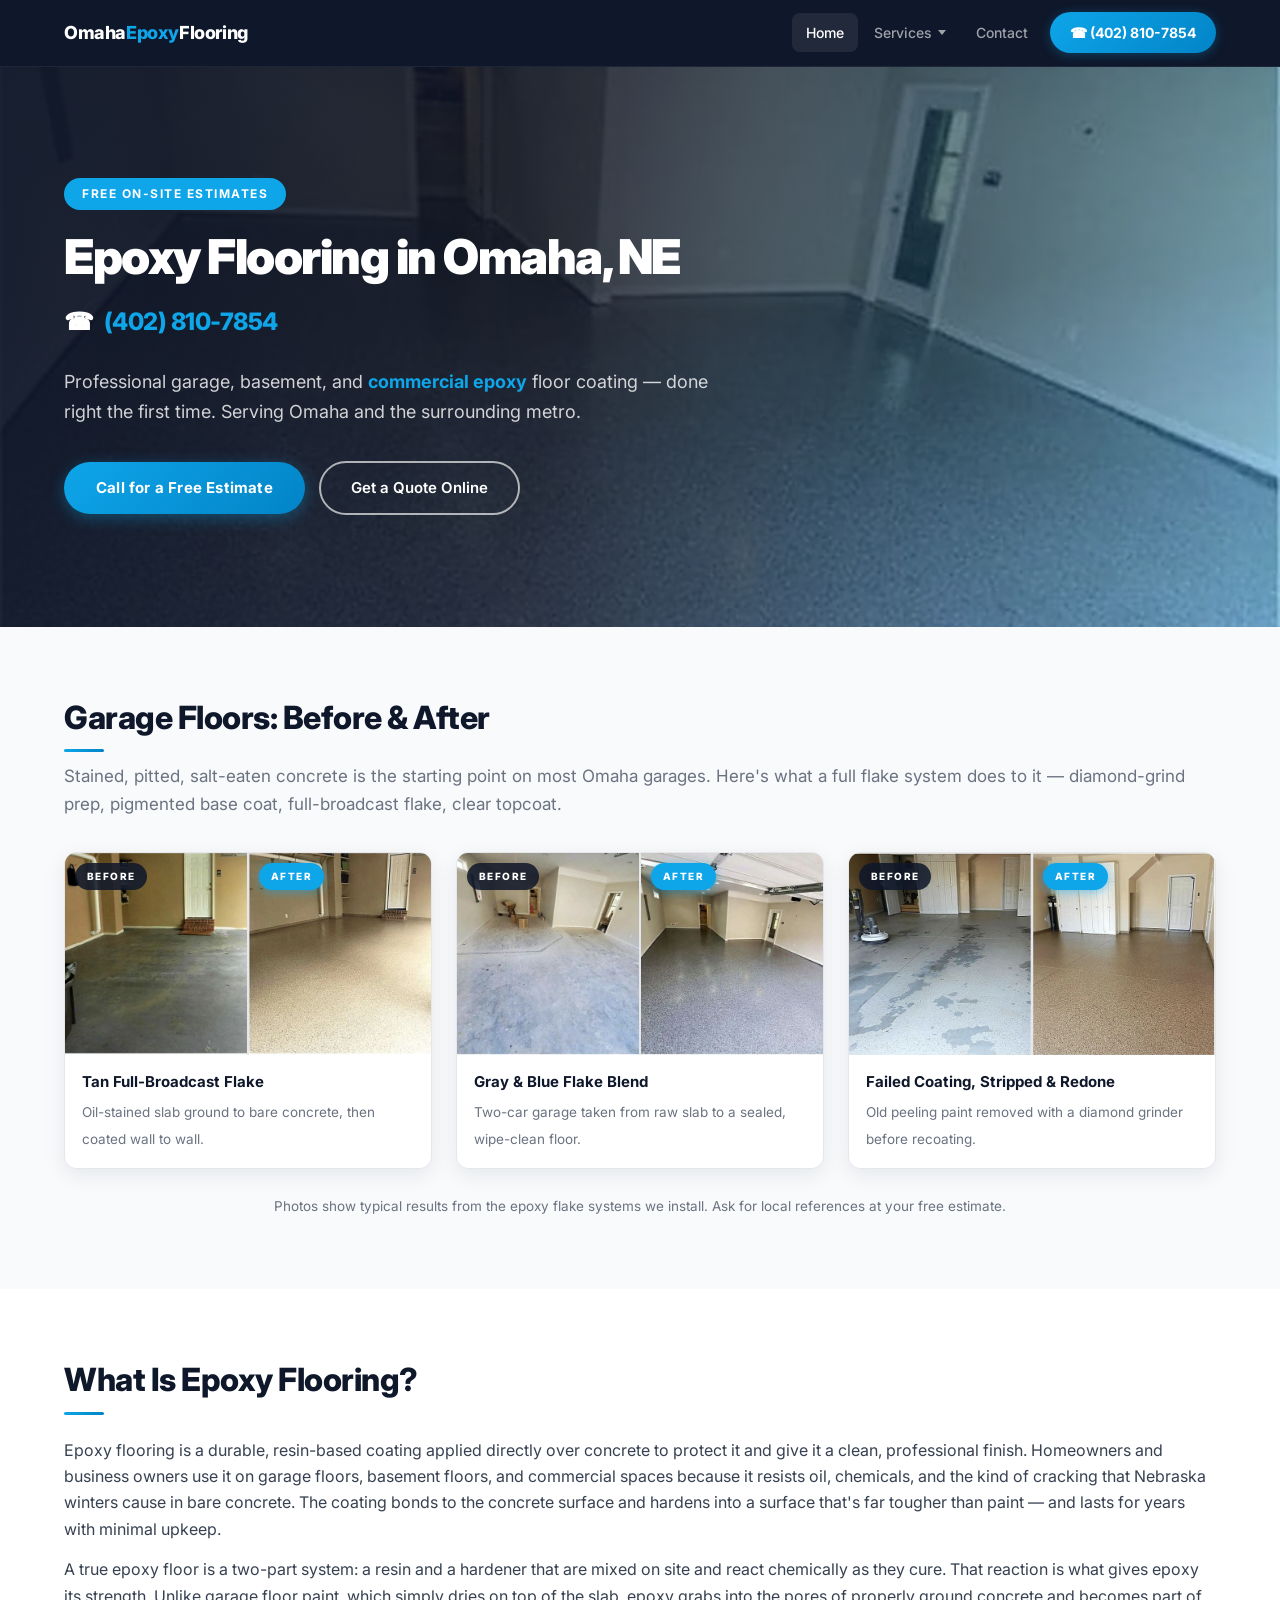
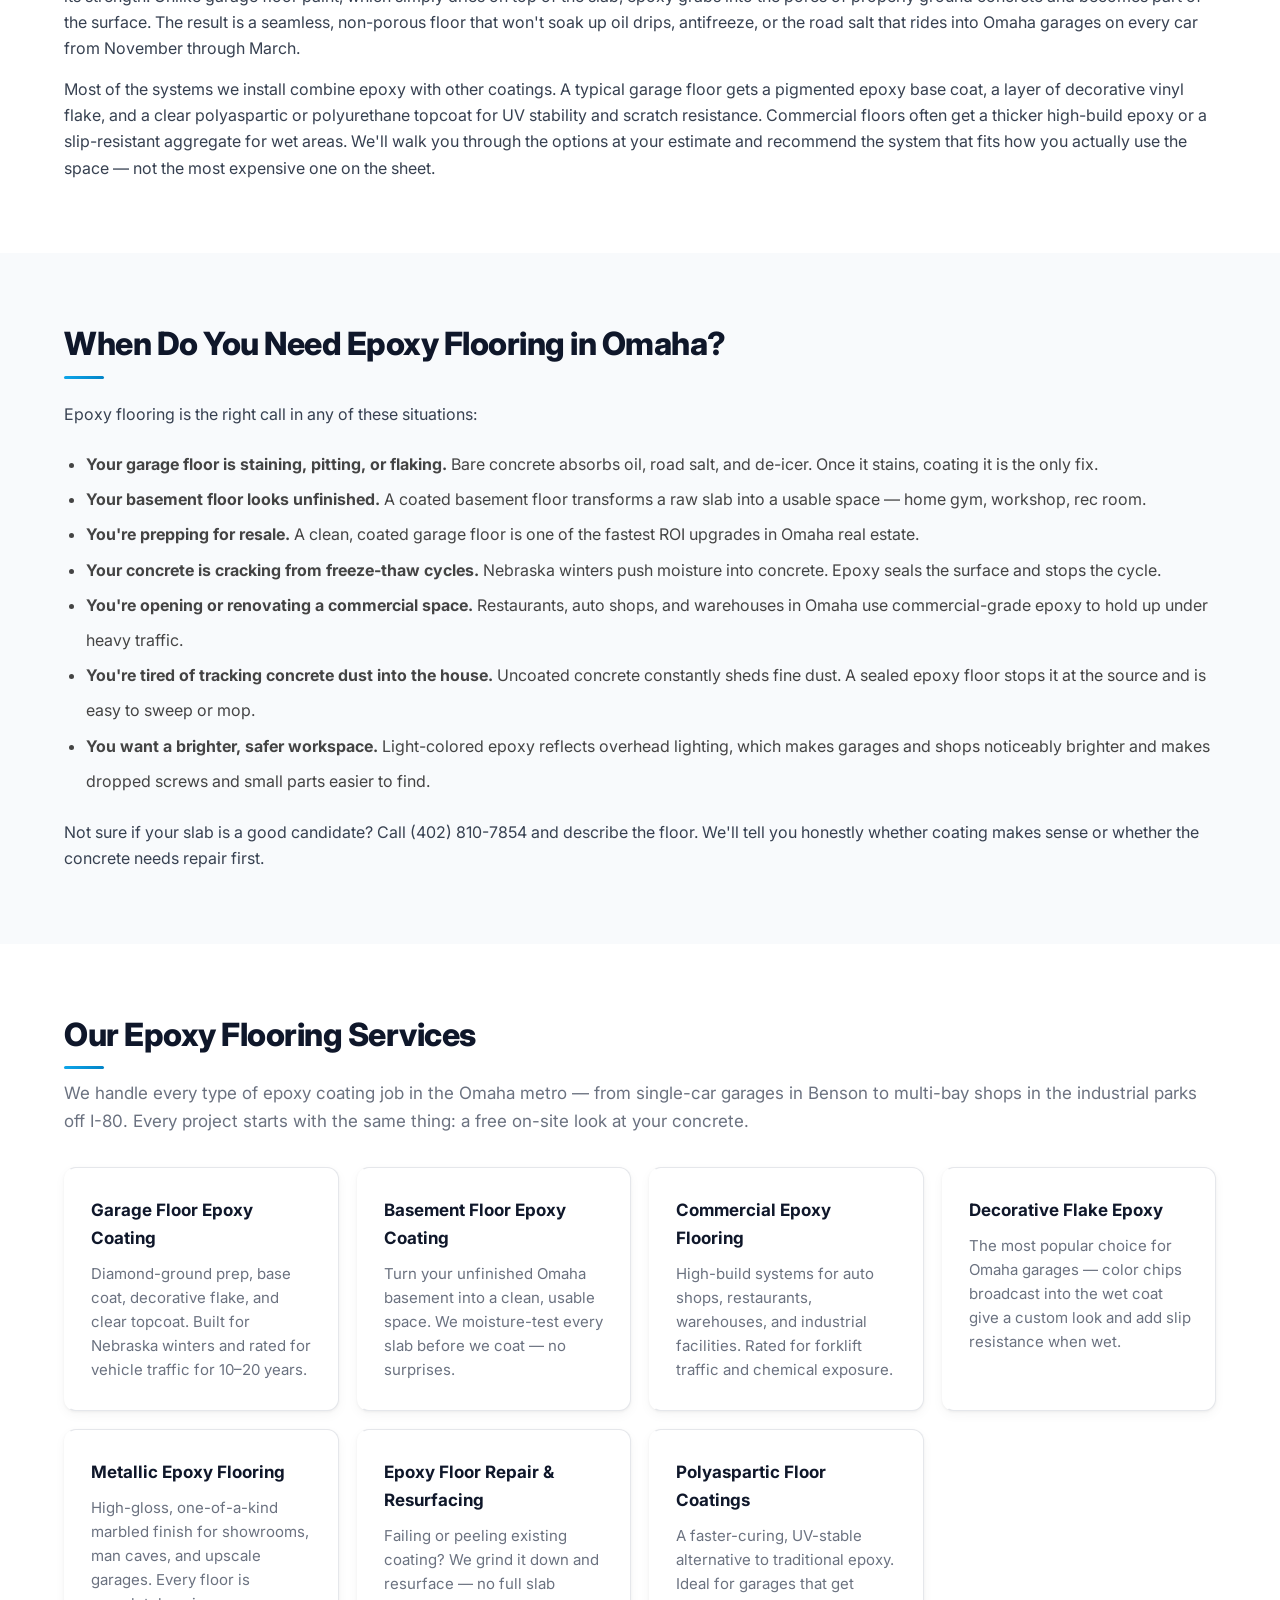
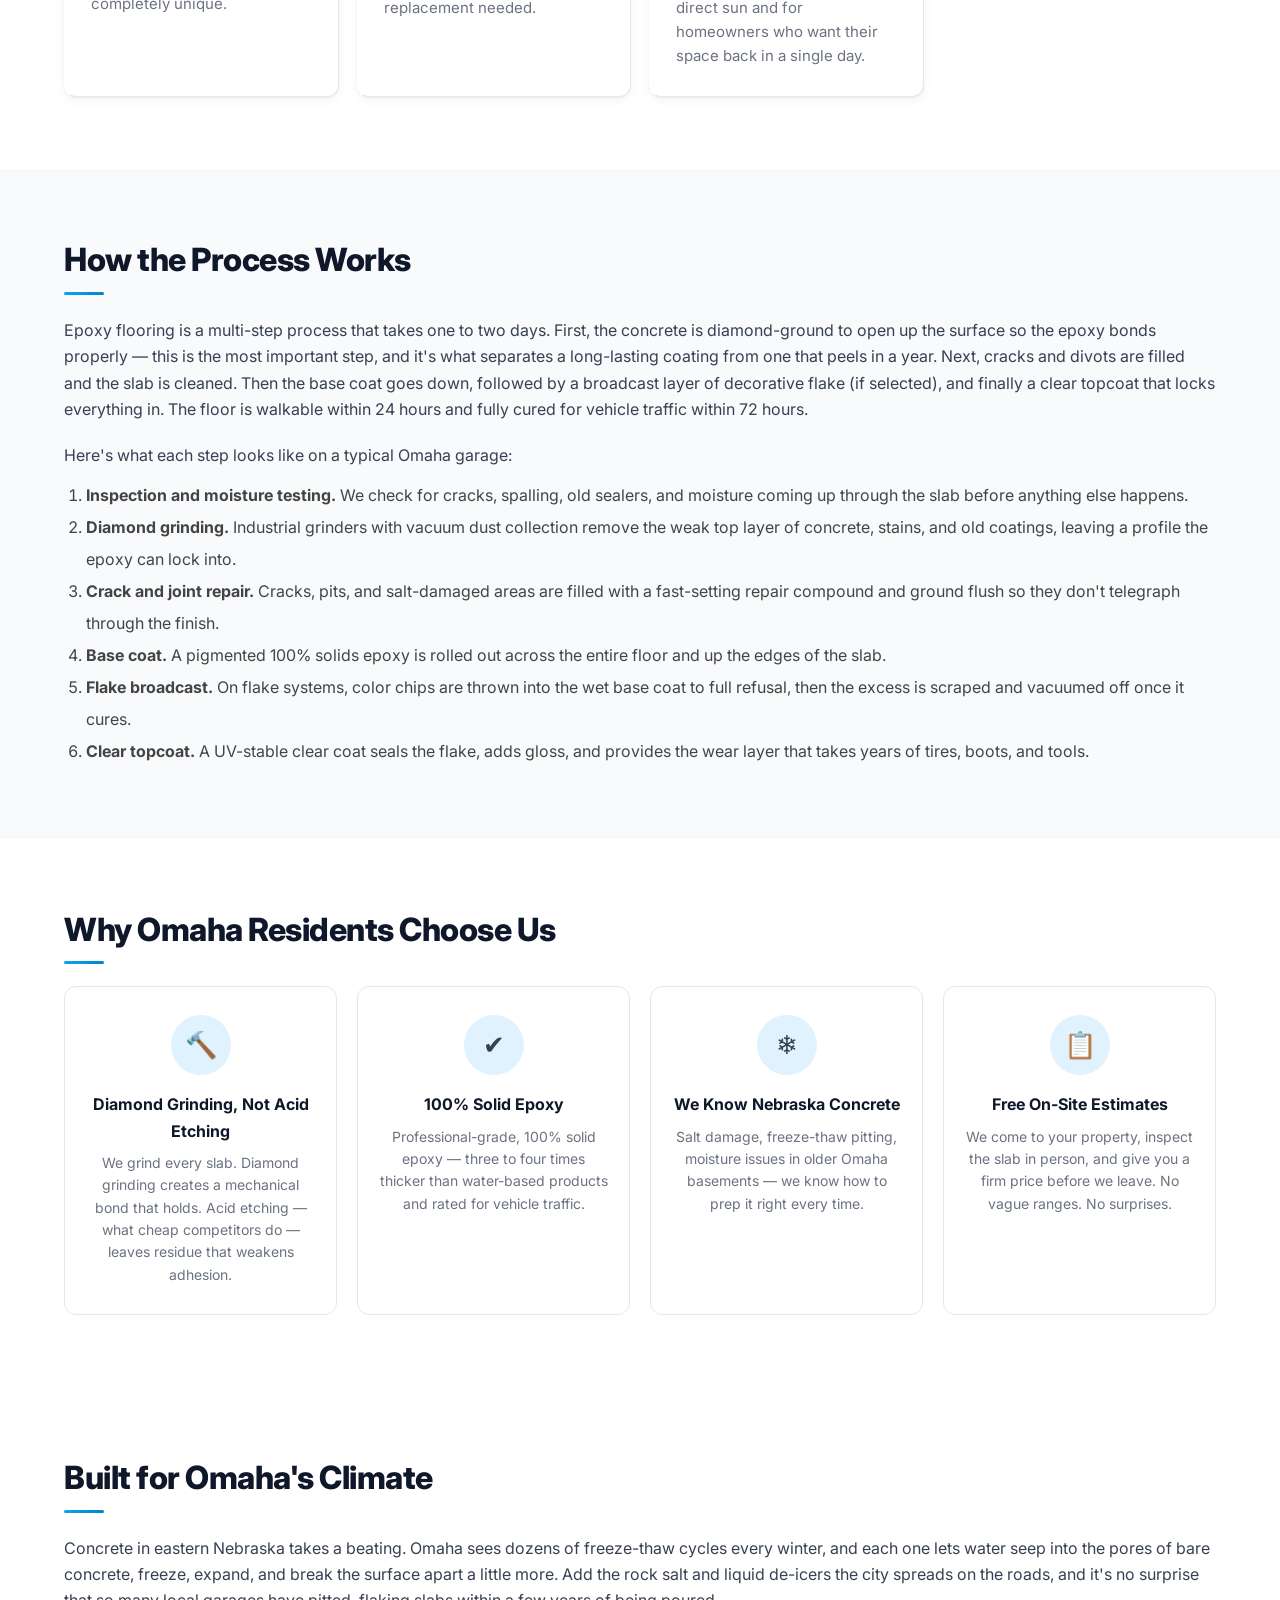
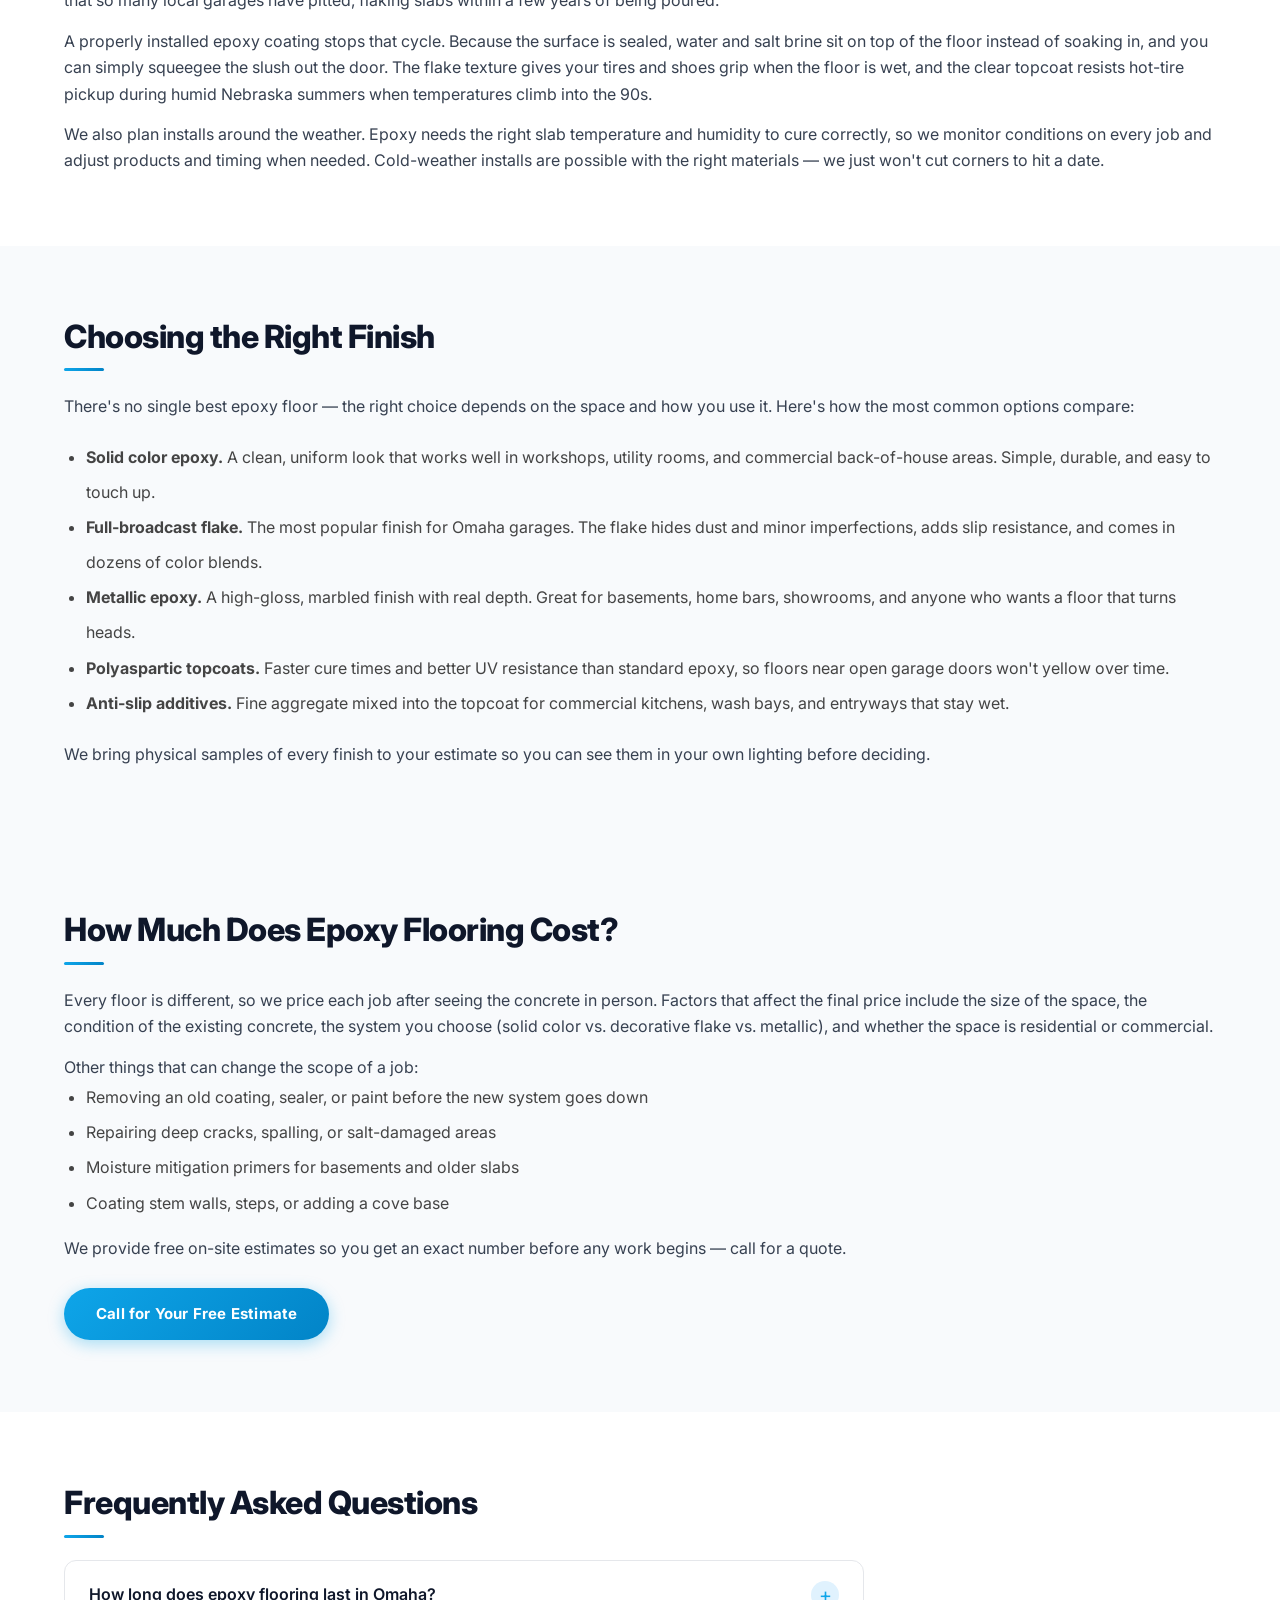
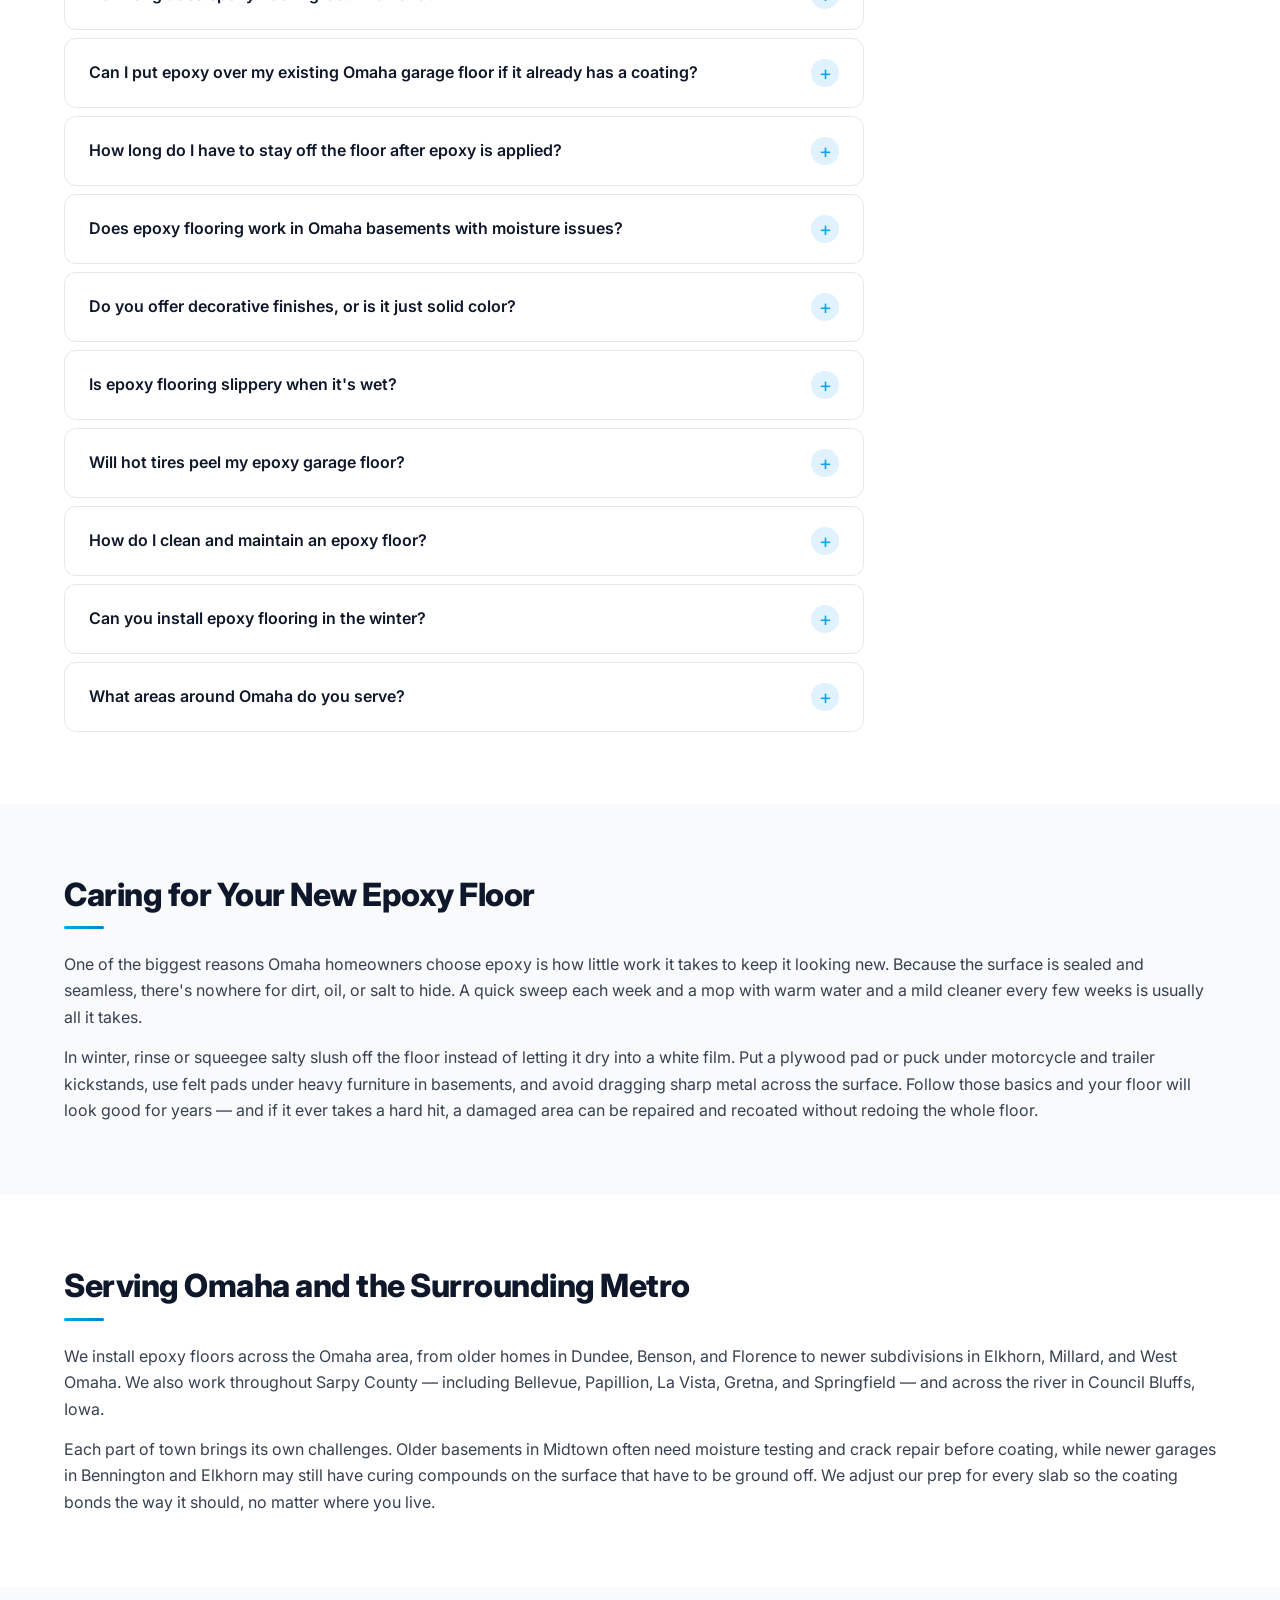
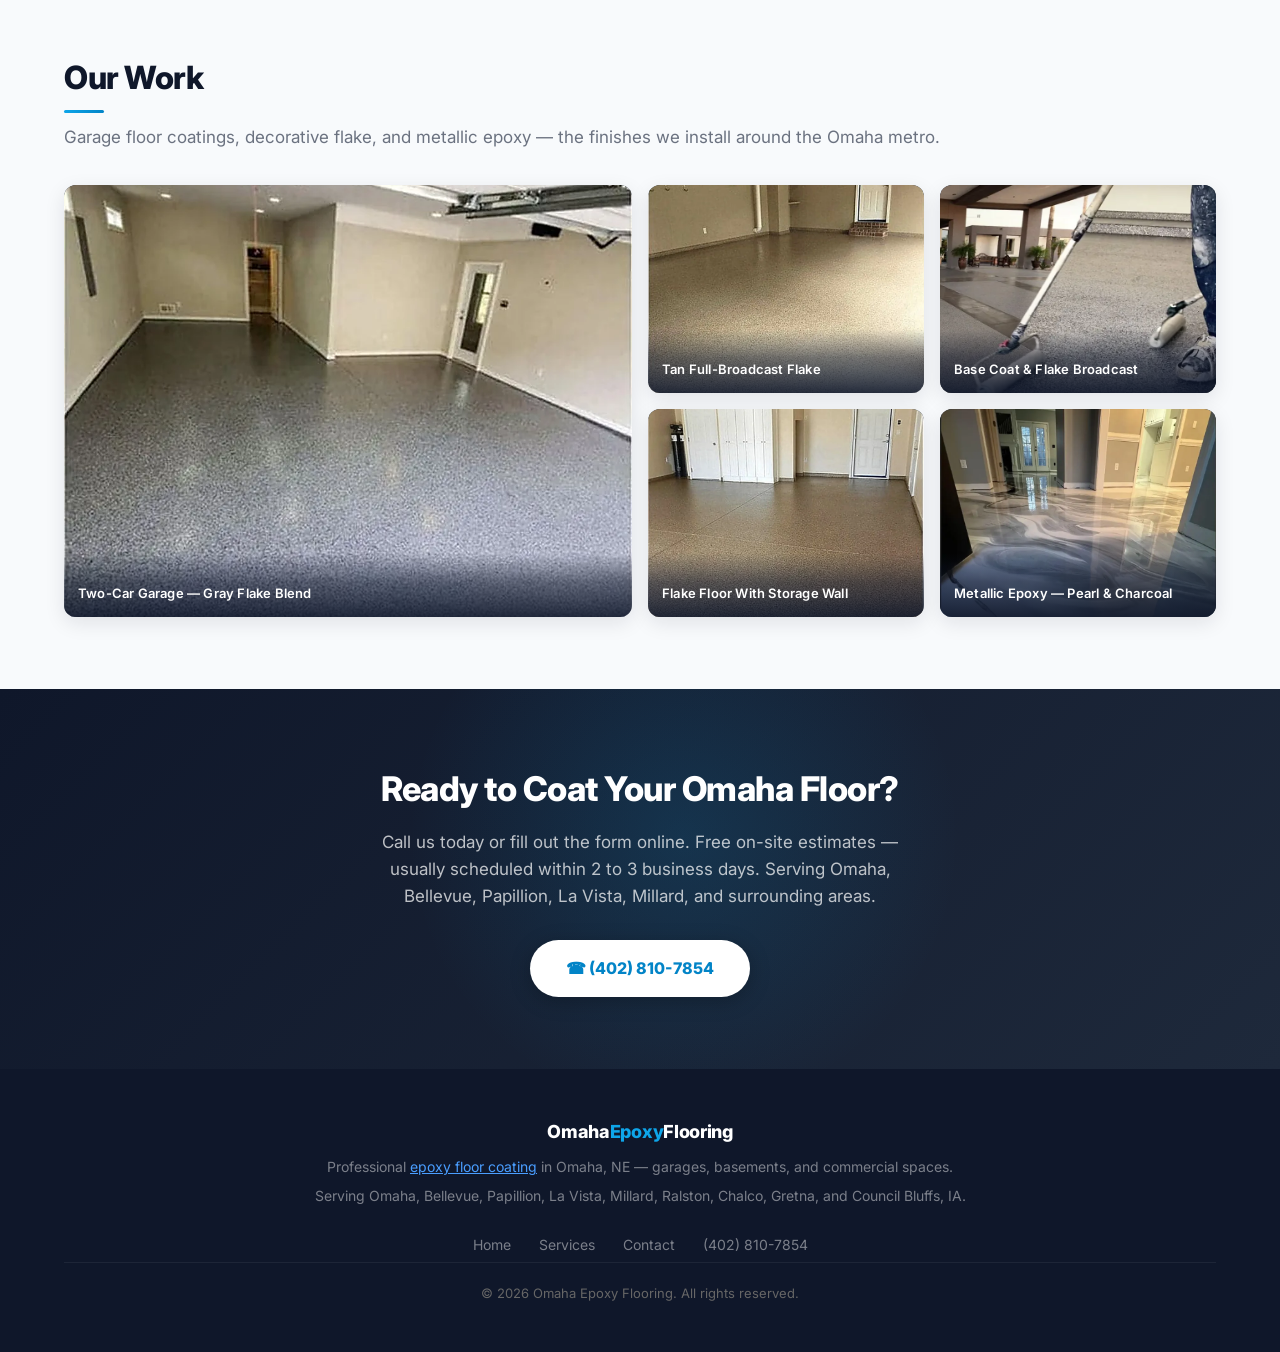
==== index.html @ 75a0d5e5 "Remove Savannah trash bin cleaning footer link Removed a paragraph about trash bin cleaning services" ====
<!DOCTYPE html>

<html lang="en">
<head>
<link href="https://www.omahaepoxyflooringpros.com/" rel="canonical"/>
<meta charset="utf-8"/>
<meta content="width=device-width, initial-scale=1.0" name="viewport"/>
<title>Epoxy Flooring in Omaha, NE | Free Estimates</title>
<meta content="Get professional epoxy floor coating in Omaha, NE. We coat garage floors, basements, and commercial spaces. Call today for a free on-site estimate." name="description"/>
<link href="https://fonts.googleapis.com" rel="preconnect"/>
<link crossorigin="" href="https://fonts.gstatic.com" rel="preconnect"/>
<link href="https://fonts.googleapis.com/css2?family=Inter:wght@400;500;600;700;800;900&amp;display=swap" rel="stylesheet"/>
<link href="styles.css" rel="stylesheet"/>
<script type="application/ld+json">
  {
    "@context": "https://schema.org",
    "@type": "LocalBusiness",
    "name": "Omaha Epoxy Flooring",
    "telephone": "(402) 810-7854",
    "address": {
      "@type": "PostalAddress",
      "addressLocality": "Omaha",
      "addressRegion": "NE",
      "addressCountry": "US"
    },
    "areaServed": "Omaha, NE",
    "url": "https://www.omahaepoxyflooringpros.com/",
    "image": "https://www.omahaepoxyflooringpros.com/hero-garage-epoxy-omaha.webp",
    "description": "Professional epoxy floor coating in Omaha, NE for garages, basements, and commercial spaces.",
    "openingHours": "Mo-Fr 08:00-18:00"
  }
  </script>
<script type="application/ld+json">
  {
    "@context": "https://schema.org",
    "@type": "FAQPage",
    "mainEntity": [
      {
        "@type": "Question",
        "name": "How long does epoxy flooring last in Omaha?",
        "acceptedAnswer": {
          "@type": "Answer",
          "text": "A professionally installed epoxy floor coating typically lasts 10 to 20 years in a residential garage and 5 to 10 years in a high-traffic commercial setting."
        }
      },
      {
        "@type": "Question",
        "name": "How long do I have to stay off the floor after epoxy is applied?",
        "acceptedAnswer": {
          "@type": "Answer",
          "text": "You can walk on it in about 24 hours. Light furniture after 48 hours. Full vehicle traffic after 72 hours."
        }
      },
      {
        "@type": "Question",
        "name": "Do you offer decorative finishes?",
        "acceptedAnswer": {
          "@type": "Answer",
          "text": "Yes — solid color, full-broadcast decorative flake, partial flake, and metallic epoxy systems. We bring samples to your free estimate."
        }
      },
      {"@type": "Question", "name": "Is epoxy flooring slippery when it's wet?", "acceptedAnswer": {"@type": "Answer", "text": "A smooth, high-gloss epoxy can be slick when wet, which is why most garage systems we install use decorative flake or an anti-slip additive in the topcoat. Both add texture that gives tires and shoes grip, even when you're tracking in snow and slush during an Omaha winter."}},
      {"@type": "Question", "name": "Will hot tires peel my epoxy garage floor?", "acceptedAnswer": {"@type": "Answer", "text": "Hot-tire pickup happens with thin, water-based kits and garage floor paint. A professional 100% solids system over a diamond-ground slab, sealed with a polyaspartic or polyurethane topcoat, is built to resist it."}},
      {"@type": "Question", "name": "How do I clean and maintain an epoxy floor?", "acceptedAnswer": {"@type": "Answer", "text": "Sweep or dust-mop regularly and mop with warm water and a mild, pH-neutral cleaner. Wipe up oil and chemical spills promptly, rinse road salt off in winter, and avoid harsh acids or citrus cleaners that can dull the topcoat."}},
      {"@type": "Question", "name": "Can you install epoxy flooring in the winter?", "acceptedAnswer": {"@type": "Answer", "text": "Yes, as long as the garage or space can be kept within the right temperature range during the install and cure. We use cold-weather products when needed and will tell you up front if conditions call for a different schedule."}},
      {"@type": "Question", "name": "What areas around Omaha do you serve?", "acceptedAnswer": {"@type": "Answer", "text": "We install epoxy floors throughout Omaha and the surrounding metro, including Bellevue, Papillion, La Vista, Millard, Ralston, Elkhorn, Gretna, Bennington, and Council Bluffs, Iowa. Call to confirm your address."}}
    ]
  }
  </script>
</head>
<body>
<nav>
<div class="nav-logo">Omaha<span>Epoxy</span>Flooring</div>
<div class="nav-links">
<a class="active" href="/">Home</a>
<div class="has-dropdown">
<a href="services.html">Services</a>
<div class="dropdown-menu">
<ul class="dropdown-menu-list">
<li><a href="garage-floor-epoxy-omaha.html">Garage Floors</a></li>
<li><a href="basement-floor-epoxy-omaha.html">Basement Floors</a></li>
<li><a href="commercial-epoxy-flooring-omaha.html">Commercial Floors</a></li>
<li><a href="metallic-epoxy-flooring-omaha.html">Metallic Epoxy</a></li>
<li><a href="polyaspartic-coating-omaha.html">Polyaspartic Coatings</a></li>
</ul>
</div>
</div>
<a href="contact.html">Contact</a>
<a class="nav-phone" href="tel:4028107854">☎ (402) 810-7854</a>
</div>
</nav>
<section class="hero">
<div class="hero-content">
<span class="free-quote-badge">Free On-Site Estimates</span>
<h1>Epoxy Flooring in Omaha, NE</h1>
<a class="hero-phone" href="tel:4028107854">☎ <span>(402) 810-7854</span></a>
<p>Professional garage, basement, and <a href="commercial-epoxy-flooring-omaha.html" style="color:var(--primary); font-weight:700;">commercial epoxy</a> floor coating — done right the first time. Serving Omaha and the surrounding metro.</p>
<div class="hero-ctas">
<a class="btn-primary" href="tel:4028107854">Call for a Free Estimate</a>
<a class="btn-outline" href="contact.html">Get a Quote Online</a>
</div>
</div>
</section>
<!-- BEFORE & AFTER -->
<section class="bg-light">
<h2 class="section-title">Garage Floors: Before &amp; After</h2>
<p class="section-sub">Stained, pitted, salt-eaten concrete is the starting point on most Omaha garages. Here's what a full flake system does to it — diamond-grind prep, pigmented base coat, full-broadcast flake, clear topcoat.</p>
<div class="ba-grid">
<div class="ba-card">
<div class="ba-pair">
<div class="ba-shot"><span class="ba-badge ba-badge--before">Before</span><img alt="Worn, oil-stained bare concrete garage floor before epoxy coating" height="994" loading="lazy" src="garage-floor-before-omaha-1.webp" width="900"/></div>
<div class="ba-shot"><span class="ba-badge ba-badge--after">After</span><img alt="Garage floor after tan full-broadcast epoxy flake coating" height="996" loading="lazy" src="garage-floor-epoxy-after-omaha-1.webp" width="900"/></div>
</div>
<div class="ba-label"><strong>Tan Full-Broadcast Flake</strong><span>Oil-stained slab ground to bare concrete, then coated wall to wall.</span></div>
</div>
<div class="ba-card">
<div class="ba-pair">
<div class="ba-shot"><span class="ba-badge ba-badge--before">Before</span><img alt="Dusty unfinished concrete garage slab before epoxy floor coating" height="991" loading="lazy" src="garage-floor-before-omaha-2.webp" width="900"/></div>
<div class="ba-shot"><span class="ba-badge ba-badge--after">After</span><img alt="Two car garage after gray and blue epoxy flake floor coating" height="993" loading="lazy" src="garage-floor-epoxy-after-omaha-2.webp" width="900"/></div>
</div>
<div class="ba-label"><strong>Gray &amp; Blue Flake Blend</strong><span>Two-car garage taken from raw slab to a sealed, wipe-clean floor.</span></div>
</div>
<div class="ba-card">
<div class="ba-pair">
<div class="ba-shot"><span class="ba-badge ba-badge--before">Before</span><img alt="Garage floor with failing paint being ground off before epoxy coating" height="1002" loading="lazy" src="garage-floor-before-omaha-3.webp" width="900"/></div>
<div class="ba-shot"><span class="ba-badge ba-badge--after">After</span><img alt="Finished garage floor with tan decorative epoxy flake coating" height="997" loading="lazy" src="garage-floor-epoxy-after-omaha-3.webp" width="900"/></div>
</div>
<div class="ba-label"><strong>Failed Coating, Stripped &amp; Redone</strong><span>Old peeling paint removed with a diamond grinder before recoating.</span></div>
</div>
</div>
<p class="ba-note">Photos show typical results from the epoxy flake systems we install. Ask for local references at your free estimate.</p>
</section>
<section>
<h2 class="section-title">What Is Epoxy Flooring?</h2>
<p>Epoxy flooring is a durable, resin-based coating applied directly over concrete to protect it and give it a clean, professional finish. Homeowners and business owners use it on garage floors, basement floors, and commercial spaces because it resists oil, chemicals, and the kind of cracking that Nebraska winters cause in bare concrete. The coating bonds to the concrete surface and hardens into a surface that's far tougher than paint — and lasts for years with minimal upkeep.</p>
<p style="margin-top:14px;">A true epoxy floor is a two-part system: a resin and a hardener that are mixed on site and react chemically as they cure. That reaction is what gives epoxy its strength. Unlike garage floor paint, which simply dries on top of the slab, epoxy grabs into the pores of properly ground concrete and becomes part of the surface. The result is a seamless, non-porous floor that won't soak up oil drips, antifreeze, or the road salt that rides into Omaha garages on every car from November through March.</p>
<p style="margin-top:14px;">Most of the systems we install combine epoxy with other coatings. A typical garage floor gets a pigmented epoxy base coat, a layer of decorative vinyl flake, and a clear polyaspartic or polyurethane topcoat for UV stability and scratch resistance. Commercial floors often get a thicker high-build epoxy or a slip-resistant aggregate for wet areas. We'll walk you through the options at your estimate and recommend the system that fits how you actually use the space — not the most expensive one on the sheet.</p>
</section>
<section class="bg-light">
<h2 class="section-title">When Do You Need Epoxy Flooring in Omaha?</h2>
<p style="margin-bottom:20px;">Epoxy flooring is the right call in any of these situations:</p>
<ul style="padding-left:22px; line-height:2.2; color:#444; font-size:16px;">
<li><strong>Your garage floor is staining, pitting, or flaking.</strong> Bare concrete absorbs oil, road salt, and de-icer. Once it stains, coating it is the only fix.</li>
<li><strong>Your basement floor looks unfinished.</strong> A coated basement floor transforms a raw slab into a usable space — home gym, workshop, rec room.</li>
<li><strong>You're prepping for resale.</strong> A clean, coated garage floor is one of the fastest ROI upgrades in Omaha real estate.</li>
<li><strong>Your concrete is cracking from freeze-thaw cycles.</strong> Nebraska winters push moisture into concrete. Epoxy seals the surface and stops the cycle.</li>
<li><strong>You're opening or renovating a commercial space.</strong> Restaurants, auto shops, and warehouses in Omaha use commercial-grade epoxy to hold up under heavy traffic.</li>
<li><strong>You're tired of tracking concrete dust into the house.</strong> Uncoated concrete constantly sheds fine dust. A sealed epoxy floor stops it at the source and is easy to sweep or mop.</li>
<li><strong>You want a brighter, safer workspace.</strong> Light-colored epoxy reflects overhead lighting, which makes garages and shops noticeably brighter and makes dropped screws and small parts easier to find.</li>
</ul>
<p style="margin-top:20px;">Not sure if your slab is a good candidate? Call <a href="tel:4028107854">(402) 810-7854</a> and describe the floor. We'll tell you honestly whether coating makes sense or whether the concrete needs repair first.</p>
</section>
<section>
<h2 class="section-title">Our Epoxy Flooring Services</h2>
<p class="section-sub">We handle every type of epoxy coating job in the Omaha metro — from single-car garages in Benson to multi-bay shops in the industrial parks off I-80. Every project starts with the same thing: a free on-site look at your concrete.</p>
<div class="services-grid">
<div class="service-card">
<h3><a href="garage-floor-epoxy-omaha.html">Garage Floor Epoxy Coating</a></h3>
<p>Diamond-ground prep, base coat, decorative flake, and clear topcoat. Built for Nebraska winters and rated for vehicle traffic for 10–20 years.</p>
</div>
<div class="service-card">
<h3><a href="basement-floor-epoxy-omaha.html">Basement Floor Epoxy Coating</a></h3>
<p>Turn your unfinished Omaha basement into a clean, usable space. We moisture-test every slab before we coat — no surprises.</p>
</div>
<div class="service-card">
<h3><a href="commercial-epoxy-flooring-omaha.html">Commercial Epoxy Flooring</a></h3>
<p>High-build systems for auto shops, restaurants, warehouses, and industrial facilities. Rated for forklift traffic and chemical exposure.</p>
</div>
<div class="service-card">
<h3>Decorative Flake Epoxy</h3>
<p>The most popular choice for Omaha garages — color chips broadcast into the wet coat give a custom look and add slip resistance when wet.</p>
</div>
<div class="service-card">
<h3><a href="metallic-epoxy-flooring-omaha.html">Metallic Epoxy Flooring</a></h3>
<p>High-gloss, one-of-a-kind marbled finish for showrooms, man caves, and upscale garages. Every floor is completely unique.</p>
</div>
<div class="service-card">
<h3>Epoxy Floor Repair &amp; Resurfacing</h3>
<p>Failing or peeling existing coating? We grind it down and resurface — no full slab replacement needed.</p>
</div>
<div class="service-card">
<h3><a href="polyaspartic-coating-omaha.html">Polyaspartic Floor Coatings</a></h3>
<p>A faster-curing, UV-stable alternative to traditional epoxy. Ideal for garages that get direct sun and for homeowners who want their space back in a single day.</p>
</div>
</div>
</section>
<section class="bg-light">
<h2 class="section-title">How the Process Works</h2>
<p>Epoxy flooring is a multi-step process that takes one to two days. First, the concrete is diamond-ground to open up the surface so the epoxy bonds properly — this is the most important step, and it's what separates a long-lasting coating from one that peels in a year. Next, cracks and divots are filled and the slab is cleaned. Then the base coat goes down, followed by a broadcast layer of decorative flake (if selected), and finally a clear topcoat that locks everything in. The floor is walkable within 24 hours and fully cured for vehicle traffic within 72 hours.</p>
<p style="margin:20px 0 10px;">Here's what each step looks like on a typical Omaha garage:</p>
<ol style="padding-left:22px; line-height:2; color:#444; font-size:16px;">
<li><strong>Inspection and moisture testing.</strong> We check for cracks, spalling, old sealers, and moisture coming up through the slab before anything else happens.</li>
<li><strong>Diamond grinding.</strong> Industrial grinders with vacuum dust collection remove the weak top layer of concrete, stains, and old coatings, leaving a profile the epoxy can lock into.</li>
<li><strong>Crack and joint repair.</strong> Cracks, pits, and salt-damaged areas are filled with a fast-setting repair compound and ground flush so they don't telegraph through the finish.</li>
<li><strong>Base coat.</strong> A pigmented 100% solids epoxy is rolled out across the entire floor and up the edges of the slab.</li>
<li><strong>Flake broadcast.</strong> On flake systems, color chips are thrown into the wet base coat to full refusal, then the excess is scraped and vacuumed off once it cures.</li>
<li><strong>Clear topcoat.</strong> A UV-stable clear coat seals the flake, adds gloss, and provides the wear layer that takes years of tires, boots, and tools.</li>
</ol>
</section>
<section>
<h2 class="section-title">Why Omaha Residents Choose Us</h2>
<div class="trust-grid">
<div class="trust-item">
<div class="trust-icon">🔨</div>
<h3>Diamond Grinding, Not Acid Etching</h3>
<p>We grind every slab. Diamond grinding creates a mechanical bond that holds. Acid etching — what cheap competitors do — leaves residue that weakens adhesion.</p>
</div>
<div class="trust-item">
<div class="trust-icon">✔</div>
<h3>100% Solid Epoxy</h3>
<p>Professional-grade, 100% solid epoxy — three to four times thicker than water-based products and rated for vehicle traffic.</p>
</div>
<div class="trust-item">
<div class="trust-icon">❄</div>
<h3>We Know Nebraska Concrete</h3>
<p>Salt damage, freeze-thaw pitting, moisture issues in older Omaha basements — we know how to prep it right every time.</p>
</div>
<div class="trust-item">
<div class="trust-icon">📋</div>
<h3>Free On-Site Estimates</h3>
<p>We come to your property, inspect the slab in person, and give you a firm price before we leave. No vague ranges. No surprises.</p>
</div>
</div>
</section>
<section>
<h2 class="section-title">Built for Omaha's Climate</h2>
<p>Concrete in eastern Nebraska takes a beating. Omaha sees dozens of freeze-thaw cycles every winter, and each one lets water seep into the pores of bare concrete, freeze, expand, and break the surface apart a little more. Add the rock salt and liquid de-icers the city spreads on the roads, and it's no surprise that so many local garages have pitted, flaking slabs within a few years of being poured.</p>
<p style="margin-top:14px;">A properly installed epoxy coating stops that cycle. Because the surface is sealed, water and salt brine sit on top of the floor instead of soaking in, and you can simply squeegee the slush out the door. The flake texture gives your tires and shoes grip when the floor is wet, and the clear topcoat resists hot-tire pickup during humid Nebraska summers when temperatures climb into the 90s.</p>
<p style="margin-top:14px;">We also plan installs around the weather. Epoxy needs the right slab temperature and humidity to cure correctly, so we monitor conditions on every job and adjust products and timing when needed. Cold-weather installs are possible with the right materials — we just won't cut corners to hit a date.</p>
</section>
<section class="bg-light">
<h2 class="section-title">Choosing the Right Finish</h2>
<p style="margin-bottom:20px;">There's no single best epoxy floor — the right choice depends on the space and how you use it. Here's how the most common options compare:</p>
<ul style="padding-left:22px; line-height:2.2; color:#444; font-size:16px;">
<li><strong>Solid color epoxy.</strong> A clean, uniform look that works well in workshops, utility rooms, and commercial back-of-house areas. Simple, durable, and easy to touch up.</li>
<li><strong>Full-broadcast flake.</strong> The most popular finish for Omaha garages. The flake hides dust and minor imperfections, adds slip resistance, and comes in dozens of color blends.</li>
<li><strong>Metallic epoxy.</strong> A high-gloss, marbled finish with real depth. Great for basements, home bars, showrooms, and anyone who wants a floor that turns heads.</li>
<li><strong>Polyaspartic topcoats.</strong> Faster cure times and better UV resistance than standard epoxy, so floors near open garage doors won't yellow over time.</li>
<li><strong>Anti-slip additives.</strong> Fine aggregate mixed into the topcoat for commercial kitchens, wash bays, and entryways that stay wet.</li>
</ul>
<p style="margin-top:20px;">We bring physical samples of every finish to your estimate so you can see them in your own lighting before deciding.</p>
</section>
<section class="bg-light">
<h2 class="section-title">How Much Does Epoxy Flooring Cost?</h2>
<p>Every floor is different, so we price each job after seeing the concrete in person. Factors that affect the final price include the size of the space, the condition of the existing concrete, the system you choose (solid color vs. decorative flake vs. metallic), and whether the space is residential or commercial.</p>
<p style="margin-top:14px;">Other things that can change the scope of a job:</p>
<ul style="padding-left:22px; line-height:2.2; color:#444; font-size:16px;">
<li>Removing an old coating, sealer, or paint before the new system goes down</li>
<li>Repairing deep cracks, spalling, or salt-damaged areas</li>
<li>Moisture mitigation primers for basements and older slabs</li>
<li>Coating stem walls, steps, or adding a cove base</li>
</ul>
<p style="margin-top:14px;">We provide free on-site estimates so you get an exact number before any work begins — call for a quote.</p>
<br/>
<a class="btn-primary" href="tel:4028107854">Call for Your Free Estimate</a>
</section>
<section>
<h2 class="section-title">Frequently Asked Questions</h2>
<div class="faq-list">
<div class="faq-item">
<div class="faq-question"><h3>How long does epoxy flooring last in Omaha?</h3><span class="faq-toggle">+</span></div>
<div class="faq-answer"><p>A professionally installed epoxy floor coating typically lasts 10 to 20 years in a residential garage and 5 to 10 years in a high-traffic commercial setting. Longevity depends mostly on the quality of the concrete prep and the thickness of the coating. Proper diamond grinding and a 100% solid epoxy system will outlast any DIY kit by years.</p></div>
</div>
<div class="faq-item">
<div class="faq-question"><h3>Can I put epoxy over my existing Omaha garage floor if it already has a coating?</h3><span class="faq-toggle">+</span></div>
<div class="faq-answer"><p>It depends on what's already there. If there's a previous epoxy or paint coating, it needs to be tested for adhesion before a new coat goes on. We test adhesion on every job before we start — if the existing coating is solid, we can often go right over it. If it's failing, we'll grind it down to bare concrete.</p></div>
</div>
<div class="faq-item">
<div class="faq-question"><h3>How long do I have to stay off the floor after epoxy is applied?</h3><span class="faq-toggle">+</span></div>
<div class="faq-answer"><p>You can walk on it in about 24 hours. Light furniture can go back in after 48 hours. Wait a full 72 hours before driving a vehicle onto the surface. We'll give you exact timing based on temperature and humidity — Nebraska weather affects cure times.</p></div>
</div>
<div class="faq-item">
<div class="faq-question"><h3>Does epoxy flooring work in Omaha basements with moisture issues?</h3><span class="faq-toggle">+</span></div>
<div class="faq-answer"><p>Epoxy works well in basements here as long as moisture comes from above the slab, not pushing up through it. If you have hydrostatic pressure, standard epoxy will eventually bubble and delaminate. We test for moisture before every basement job — if we find a problem, we'll address it before coating.</p></div>
</div>
<div class="faq-item">
<div class="faq-question"><h3>Do you offer decorative finishes, or is it just solid color?</h3><span class="faq-toggle">+</span></div>
<div class="faq-answer"><p>We offer solid color, full-broadcast decorative flake (the most popular choice for Omaha garages), partial flake, and <a href="metallic-epoxy-flooring-omaha.html" style="color:var(--primary); font-weight:700;">metallic epoxy</a> systems. Decorative flake adds texture that makes the floor less slippery when wet. We'll bring samples to your free estimate.</p></div>
</div>
<div class="faq-item">
<div class="faq-question"><h3>Is epoxy flooring slippery when it's wet?</h3><span class="faq-toggle">+</span></div>
<div class="faq-answer"><p>A smooth, high-gloss epoxy can be slick when wet, which is why most garage systems we install use decorative flake or an anti-slip additive in the topcoat. Both add texture that gives tires and shoes grip, even when you're tracking in snow and slush during an Omaha winter.</p></div>
</div>
<div class="faq-item">
<div class="faq-question"><h3>Will hot tires peel my epoxy garage floor?</h3><span class="faq-toggle">+</span></div>
<div class="faq-answer"><p>Hot-tire pickup happens with thin, water-based kits and garage floor paint. A professional 100% solids system over a diamond-ground slab, sealed with a polyaspartic or polyurethane topcoat, is built to resist it.</p></div>
</div>
<div class="faq-item">
<div class="faq-question"><h3>How do I clean and maintain an epoxy floor?</h3><span class="faq-toggle">+</span></div>
<div class="faq-answer"><p>Sweep or dust-mop regularly and mop with warm water and a mild, pH-neutral cleaner. Wipe up oil and chemical spills promptly, rinse road salt off in winter, and avoid harsh acids or citrus cleaners that can dull the topcoat.</p></div>
</div>
<div class="faq-item">
<div class="faq-question"><h3>Can you install epoxy flooring in the winter?</h3><span class="faq-toggle">+</span></div>
<div class="faq-answer"><p>Yes, as long as the garage or space can be kept within the right temperature range during the install and cure. We use cold-weather products when needed and will tell you up front if conditions call for a different schedule.</p></div>
</div>
<div class="faq-item">
<div class="faq-question"><h3>What areas around Omaha do you serve?</h3><span class="faq-toggle">+</span></div>
<div class="faq-answer"><p>We install epoxy floors throughout Omaha and the surrounding metro, including Bellevue, Papillion, La Vista, Millard, Ralston, Elkhorn, Gretna, Bennington, and Council Bluffs, Iowa. Call to confirm your address.</p></div>
</div>
</div>
</section>
<section class="bg-light">
<h2 class="section-title">Caring for Your New Epoxy Floor</h2>
<p>One of the biggest reasons Omaha homeowners choose epoxy is how little work it takes to keep it looking new. Because the surface is sealed and seamless, there's nowhere for dirt, oil, or salt to hide. A quick sweep each week and a mop with warm water and a mild cleaner every few weeks is usually all it takes.</p>
<p style="margin-top:14px;">In winter, rinse or squeegee salty slush off the floor instead of letting it dry into a white film. Put a plywood pad or puck under motorcycle and trailer kickstands, use felt pads under heavy furniture in basements, and avoid dragging sharp metal across the surface. Follow those basics and your floor will look good for years — and if it ever takes a hard hit, a damaged area can be repaired and recoated without redoing the whole floor.</p>
</section>
<section>
<h2 class="section-title">Serving Omaha and the Surrounding Metro</h2>
<p>We install epoxy floors across the Omaha area, from older homes in Dundee, Benson, and Florence to newer subdivisions in Elkhorn, Millard, and West Omaha. We also work throughout Sarpy County — including Bellevue, Papillion, La Vista, Gretna, and Springfield — and across the river in Council Bluffs, Iowa.</p>
<p style="margin-top:14px;">Each part of town brings its own challenges. Older basements in Midtown often need moisture testing and crack repair before coating, while newer garages in Bennington and Elkhorn may still have curing compounds on the surface that have to be ground off. We adjust our prep for every slab so the coating bonds the way it should, no matter where you live.</p>
</section>
<!-- PHOTO GALLERY -->
<section class="bg-light">
<h2 class="section-title">Our Work</h2>
<p class="section-sub">Garage floor coatings, decorative flake, and metallic epoxy — the finishes we install around the Omaha metro.</p>
<div class="photo-grid">
<div class="photo-item photo-item--wide">
<img alt="Two car residential garage with gray epoxy flake floor coating in Omaha NE" height="993" loading="lazy" src="garage-floor-epoxy-after-omaha-2.webp" width="900"/>
<div class="photo-caption">Two-Car Garage — Gray Flake Blend</div>
</div>
<div class="photo-item">
<img alt="Garage floor coated with tan decorative epoxy flake" height="996" loading="lazy" src="garage-floor-epoxy-after-omaha-1.webp" width="900"/>
<div class="photo-caption">Tan Full-Broadcast Flake</div>
</div>
<div class="photo-item">
<img alt="Installer rolling epoxy base coat before broadcasting decorative flake" height="497" loading="lazy" src="epoxy-flake-broadcast-application.webp" width="1000"/>
<div class="photo-caption">Base Coat &amp; Flake Broadcast</div>
</div>
<div class="photo-item">
<img alt="Garage with tan epoxy flake floor and built in storage cabinets" height="997" loading="lazy" src="garage-floor-epoxy-after-omaha-3.webp" width="900"/>
<div class="photo-caption">Flake Floor With Storage Wall</div>
</div>
<div class="photo-item">
<img alt="Metallic epoxy floor with pearl and charcoal swirl finish" height="926" loading="lazy" src="metallic-epoxy-floor-omaha-1.webp" width="800"/>
<div class="photo-caption">Metallic Epoxy — Pearl &amp; Charcoal</div>
</div>
</div>
</section>
<section class="cta-banner">
<h2>Ready to Coat Your Omaha Floor?</h2>
<p>Call us today or fill out the form online. Free on-site estimates — usually scheduled within 2 to 3 business days. Serving Omaha, Bellevue, Papillion, La Vista, Millard, and surrounding areas.</p>
<a class="btn-white" href="tel:4028107854">☎ (402) 810-7854</a>
</section>
<footer>
<div class="footer-logo">Omaha<span>Epoxy</span>Flooring</div>
<p>Professional <a href="http://www.epoxyfloorscolumbusga.com/" style="color:#4a9eff;text-decoration:underline;">epoxy floor coating</a> in Omaha, NE — garages, basements, and commercial spaces.</p>
<p style="margin-top:6px;">Serving Omaha, Bellevue, Papillion, La Vista, Millard, Ralston, Chalco, Gretna, and Council Bluffs, IA.</p>
<nav>
<a href="/">Home</a>
<a href="services.html">Services</a>
<a href="contact.html">Contact</a>
<a href="tel:4028107854">(402) 810-7854</a>
</nav>
<p style="margin-top:20px; font-size:13px; color:#666;">© 2026 Omaha Epoxy Flooring. All rights reserved.</p>
</footer>
<script>
document.querySelectorAll('.faq-question').forEach(q => {
  q.addEventListener('click', () => q.closest('.faq-item').classList.toggle('open'));
});
</script>
</body>
</html>
---- styles.css ----
/* =================================
   Omaha Epoxy Flooring — Stylesheet
   Modern redesign — sky blue palette
   iDeVRM / GitHub Pages
   ================================= */

@import url('https://fonts.googleapis.com/css2?family=Inter:wght@400;500;600;700;800;900&display=swap');

* { margin: 0; padding: 0; box-sizing: border-box; }

:root {
  --primary:       #0ea5e9;
  --primary-dark:  #0284c7;
  --primary-light: #e0f2fe;
  --dark:          #0f172a;
  --dark2:         #1e293b;
  --text:          #374151;
  --muted:         #6b7280;
  --light:         #f8fafc;
  --white:         #ffffff;
  --border:        #e5e7eb;
  --radius:        12px;
  --pill:          100px;
}

body { font-family: 'Inter', 'Segoe UI', sans-serif; color: var(--text); line-height: 1.65; font-size: 16px; }
a { text-decoration: none; color: inherit; }
img { max-width: 100%; }

/* ── BUTTONS ── */
.btn-primary {
  display: inline-flex; align-items: center; gap: 8px;
  background: linear-gradient(135deg, var(--primary) 0%, var(--primary-dark) 100%);
  color: var(--white); padding: 14px 32px; border-radius: var(--pill);
  font-size: 15px; font-weight: 700; letter-spacing: 0.2px;
  transition: all 0.25s; cursor: pointer; border: none;
  box-shadow: 0 4px 16px rgba(14,165,233,0.35);
}
.btn-primary:hover { transform: translateY(-2px); box-shadow: 0 8px 24px rgba(14,165,233,0.45); }

.btn-outline {
  display: inline-flex; align-items: center; gap: 8px;
  border: 2px solid rgba(255,255,255,0.65); color: var(--white);
  padding: 13px 30px; border-radius: var(--pill);
  font-size: 15px; font-weight: 600; transition: all 0.25s;
}
.btn-outline:hover { background: rgba(255,255,255,0.12); border-color: var(--white); }

/* ── NAV ── */
nav {
  background: var(--dark); padding: 0 5%;
  display: flex; align-items: center; justify-content: space-between;
  position: sticky; top: 0; z-index: 100;
  border-bottom: 1px solid rgba(255,255,255,0.06);
}
.nav-logo { color: var(--white); font-size: 18px; font-weight: 800; padding: 18px 0; letter-spacing: -0.4px; }
.nav-logo span { color: var(--primary); }
.nav-links { display: flex; gap: 2px; align-items: center; }
.nav-links a { color: rgba(255,255,255,0.6); padding: 8px 14px; font-size: 14px; font-weight: 500; transition: all 0.2s; border-radius: 8px; }
.nav-links a:hover, .nav-links a.active { color: var(--white); background: rgba(255,255,255,0.08); }
.nav-phone {
  background: linear-gradient(135deg, var(--primary), var(--primary-dark)) !important;
  color: var(--white) !important; padding: 9px 20px !important;
  border-radius: var(--pill) !important; font-weight: 700 !important;
  font-size: 14px !important; box-shadow: 0 2px 12px rgba(14,165,233,0.3) !important;
  margin-left: 6px !important;
}
.nav-phone:hover { opacity: 0.88 !important; }

/* ── HERO ── */
.hero {
  background: linear-gradient(100deg, rgba(15,23,42,0.95) 0%, rgba(15,23,42,0.80) 44%, rgba(2,132,199,0.40) 100%),
              url('hero-garage-epoxy-omaha.webp') center 60%/cover no-repeat;
  min-height: 560px; display: flex; align-items: center; padding: 80px 5%;
}
.hero-content { max-width: 680px; }
.hero h1 { color: var(--white); font-size: 48px; line-height: 1.12; margin-bottom: 18px; font-weight: 900; letter-spacing: -1.5px; }
.hero p { color: rgba(255,255,255,0.8); font-size: 18px; margin-bottom: 34px; line-height: 1.65; }
.hero-ctas { display: flex; gap: 14px; flex-wrap: wrap; align-items: center; }
.hero-phone { color: var(--white); font-size: 24px; font-weight: 800; margin-bottom: 26px; display: inline-flex; align-items: center; gap: 10px; letter-spacing: -0.5px; }
.hero-phone span { color: var(--primary); }
.free-quote-badge {
  background: var(--primary); color: var(--white); border-radius: var(--pill);
  padding: 6px 18px; font-weight: 700; font-size: 12px;
  text-transform: uppercase; letter-spacing: 1.5px; display: inline-block; margin-bottom: 20px;
}

/* ── SECTIONS ── */
section { padding: 72px 5%; }
.section-title { font-size: 32px; font-weight: 800; color: var(--dark); letter-spacing: -0.5px; line-height: 1.2; }
.section-title::after { content: ''; display: block; width: 40px; height: 3px; background: linear-gradient(90deg, var(--primary), var(--primary-dark)); border-radius: 2px; margin-top: 12px; margin-bottom: 22px; }
.section-sub { font-size: 17px; color: var(--muted); margin-top: -12px; margin-bottom: 32px; }
.bg-light { background: var(--light); }

/* ── SERVICE CARDS ── */
.services-grid { display: grid; grid-template-columns: repeat(auto-fill, minmax(260px, 1fr)); gap: 18px; }
.service-card {
  background: var(--white); border-radius: var(--radius); padding: 28px 24px;
  box-shadow: 0 1px 3px rgba(0,0,0,0.05), 0 4px 12px rgba(0,0,0,0.04);
  border: 1px solid var(--border); border-left: 3px solid transparent;
  transition: all 0.25s;
}
.service-card:hover { border-left-color: var(--primary); transform: translateY(-3px); box-shadow: 0 8px 28px rgba(14,165,233,0.12); }
.service-card h3 { font-size: 17px; font-weight: 700; margin-bottom: 10px; color: var(--dark); }
.service-card p { font-size: 15px; color: var(--muted); line-height: 1.6; }

/* ── FAQ ACCORDION ── */
.faq-list { max-width: 800px; display: flex; flex-direction: column; gap: 8px; }
.faq-item { background: var(--white); border: 1px solid var(--border); border-radius: var(--radius); overflow: hidden; transition: box-shadow 0.2s; }
.faq-item:hover { box-shadow: 0 2px 12px rgba(0,0,0,0.06); }
.faq-question { padding: 20px 24px; cursor: pointer; display: flex; justify-content: space-between; align-items: center; gap: 16px; user-select: none; }
.faq-question h3 { font-size: 16px; font-weight: 600; color: var(--dark); line-height: 1.4; }
.faq-toggle { flex-shrink: 0; width: 28px; height: 28px; border-radius: 50%; background: var(--primary-light); color: var(--primary); display: flex; align-items: center; justify-content: center; font-size: 20px; line-height: 1; transition: all 0.25s; }
.faq-item.open .faq-toggle { background: var(--primary); color: var(--white); transform: rotate(45deg); }
.faq-answer { display: none; border-top: 1px solid var(--border); }
.faq-answer p { padding: 16px 24px 20px; font-size: 15px; color: var(--muted); line-height: 1.7; }
.faq-item.open .faq-answer { display: block; }

/* ── TRUST GRID ── */
.trust-grid { display: grid; grid-template-columns: repeat(auto-fill, minmax(220px, 1fr)); gap: 20px; }
.trust-item { padding: 28px 20px; background: var(--white); border-radius: var(--radius); border: 1px solid var(--border); text-align: center; transition: box-shadow 0.2s; }
.trust-item:hover { box-shadow: 0 4px 20px rgba(0,0,0,0.08); }
.trust-icon { font-size: 26px; width: 60px; height: 60px; border-radius: 50%; background: var(--primary-light); display: flex; align-items: center; justify-content: center; margin: 0 auto 16px; }
.trust-item h3 { font-size: 16px; font-weight: 700; color: var(--dark); margin-bottom: 8px; }
.trust-item p { font-size: 14px; color: var(--muted); line-height: 1.6; }

/* ── CTA BANNER ── */
.cta-banner { background: linear-gradient(135deg, var(--dark) 0%, var(--dark2) 100%); padding: 72px 5%; text-align: center; position: relative; overflow: hidden; }
.cta-banner::before { content: ''; position: absolute; top: -40%; left: 30%; width: 600px; height: 600px; background: radial-gradient(circle, rgba(14,165,233,0.15) 0%, transparent 65%); pointer-events: none; }
.cta-banner h2 { color: var(--white); font-size: 34px; margin-bottom: 12px; font-weight: 800; letter-spacing: -0.5px; position: relative; }
.cta-banner p { color: rgba(255,255,255,0.72); margin-bottom: 30px; font-size: 17px; max-width: 540px; margin-left: auto; margin-right: auto; line-height: 1.6; position: relative; }
.btn-white { background: var(--white); color: var(--primary-dark); padding: 15px 36px; border-radius: var(--pill); font-weight: 800; font-size: 16px; display: inline-flex; align-items: center; gap: 8px; transition: all 0.25s; box-shadow: 0 4px 20px rgba(0,0,0,0.25); position: relative; }
.btn-white:hover { transform: translateY(-2px); box-shadow: 0 8px 32px rgba(0,0,0,0.3); }

/* ── CONTACT FORM ── */
.contact-grid { display: grid; grid-template-columns: 1fr 1fr; gap: 56px; max-width: 1000px; }
.contact-info h2 { font-size: 26px; font-weight: 800; margin-bottom: 14px; color: var(--dark); letter-spacing: -0.3px; }
.contact-info p { color: var(--muted); margin-bottom: 20px; font-size: 16px; line-height: 1.65; }
.contact-detail { display: flex; align-items: flex-start; gap: 14px; margin-bottom: 16px; font-size: 15px; }
form .form-group { margin-bottom: 16px; }
form label { display: block; font-weight: 600; margin-bottom: 6px; font-size: 12px; color: var(--dark); text-transform: uppercase; letter-spacing: 0.6px; }
form input, form textarea, form select { width: 100%; padding: 13px 16px; border: 1.5px solid var(--border); border-radius: 10px; font-size: 15px; font-family: inherit; transition: border-color 0.2s, box-shadow 0.2s; background: var(--white); color: var(--text); }
form input:focus, form textarea:focus, form select:focus { border-color: var(--primary); outline: none; box-shadow: 0 0 0 3px rgba(14,165,233,0.12); }
form textarea { height: 130px; resize: vertical; }
form button { width: 100%; margin-top: 8px; font-size: 16px; justify-content: center; }

/* ── FOOTER ── */
footer { background: var(--dark); color: rgba(255,255,255,0.45); padding: 48px 5%; text-align: center; }
footer .footer-logo { color: var(--white); font-size: 18px; font-weight: 800; margin-bottom: 10px; letter-spacing: -0.3px; }
footer .footer-logo span { color: var(--primary); }
footer p { font-size: 14px; margin-top: 8px; line-height: 1.6; }
footer nav { margin-top: 20px; display: flex; justify-content: center; gap: 4px; flex-wrap: wrap; }
footer nav a { color: rgba(255,255,255,0.45); font-size: 14px; padding: 6px 12px; border-radius: 8px; transition: all 0.2s; }
footer nav a:hover { color: var(--white); background: rgba(255,255,255,0.08); }

/* ── PAGE HEADER ── */
.page-header { background: linear-gradient(135deg, rgba(15,23,42,0.93) 0%, rgba(2,132,199,0.52) 100%), url('hero-garage-epoxy-omaha.webp') center 60%/cover no-repeat; padding: 72px 5%; text-align: center; }
.page-header h1 { color: var(--white); font-size: 40px; margin-bottom: 12px; font-weight: 900; letter-spacing: -0.8px; }
.page-header p { color: rgba(255,255,255,0.78); font-size: 18px; }

/* ── RESPONSIVE ── */
@media (max-width: 768px) {
  nav { flex-wrap: wrap; padding: 12px 5%; gap: 10px; }
  .nav-links { flex-wrap: wrap; gap: 2px; width: 100%; }
  .nav-logo { padding: 0; }
  .hero { min-height: auto; padding: 56px 5%; }
  .hero h1 { font-size: 32px; letter-spacing: -0.8px; }
  .hero p { font-size: 16px; }
  .section-title { font-size: 26px; }
  .contact-grid { grid-template-columns: 1fr; gap: 36px; }
  .trust-grid { grid-template-columns: 1fr 1fr; }
  .services-grid { grid-template-columns: 1fr; }
  .cta-banner h2 { font-size: 26px; }
}


/* ---- Services nav dropdown ---- */
.nav-links .has-dropdown { position: relative; display: inline-flex; align-items: center; }
.has-dropdown > a { display: inline-flex; align-items: center; gap: 6px; }
.has-dropdown > a::after {
  content: ""; width: 0; height: 0;
  border-left: 4px solid transparent; border-right: 4px solid transparent;
  border-top: 5px solid currentColor;
}
/* padding-top (not margin) keeps the gap inside the hover target */
.dropdown-menu {
  display: none; position: absolute; top: 100%; left: -14px;
  padding-top: 14px; min-width: 250px; z-index: 200;
}
.has-dropdown:hover .dropdown-menu,
.has-dropdown:focus-within .dropdown-menu { display: block; }
.dropdown-menu-list {
  list-style: none; margin: 0; padding: 8px 0;
  background: var(--dark2);
  border: 1px solid rgba(255,255,255,0.08);
  border-top: 3px solid var(--primary);
  border-radius: 10px;
  box-shadow: 0 12px 32px rgba(0,0,0,0.35);
}
.dropdown-menu-list li + li { border-top: 1px solid rgba(255,255,255,0.06); }
.dropdown-menu-list a {
  display: block; padding: 11px 20px;
  color: rgba(255,255,255,0.72); font-size: 14px; font-weight: 500;
  white-space: nowrap; border-radius: 0;
}
.dropdown-menu-list a:hover { background: rgba(255,255,255,0.09); color: #fff; }
@media (max-width: 860px) {
  .dropdown-menu { position: static; padding-top: 6px; min-width: 0; }
  .dropdown-menu-list { box-shadow: none; }
}

/* =================================
   BEFORE / AFTER + PHOTO GALLERY
   ================================= */

/* ── Before / After cards ── */
.ba-grid { display: grid; grid-template-columns: repeat(3, 1fr); gap: 24px; margin-top: 34px; }
.ba-card {
  background: var(--white); border: 1px solid var(--border);
  border-radius: var(--radius); overflow: hidden;
  box-shadow: 0 6px 22px rgba(15,23,42,0.08); transition: all 0.25s;
}
.ba-card:hover { transform: translateY(-3px); box-shadow: 0 14px 34px rgba(15,23,42,0.14); }
.ba-pair { display: grid; grid-template-columns: 1fr 1fr; gap: 2px; background: var(--border); }
.ba-shot { position: relative; aspect-ratio: 9 / 10; overflow: hidden; background: var(--dark2); }
.ba-shot img { width: 100%; height: 100%; object-fit: cover; display: block; }
.ba-badge {
  position: absolute; top: 10px; left: 10px; z-index: 2;
  font-size: 10px; font-weight: 800; letter-spacing: 1.4px; text-transform: uppercase;
  padding: 5px 12px; border-radius: var(--pill); color: var(--white);
}
.ba-badge--before { background: rgba(15,23,42,0.85); }
.ba-badge--after  { background: var(--primary); box-shadow: 0 2px 10px rgba(14,165,233,0.5); }
.ba-label { padding: 15px 17px 17px; }
.ba-label strong { display: block; color: var(--dark); font-size: 15px; font-weight: 700; margin-bottom: 3px; }
.ba-label span { color: var(--muted); font-size: 13.5px; line-height: 1.5; }
.ba-note { margin-top: 26px; font-size: 13.5px; color: var(--muted); text-align: center; }

/* ── Photo gallery ── */
/* 4 cols x 2 rows of ~4:3 tiles -> grid aspect 8/3 keeps every tile in proportion */
.photo-grid {
  display: grid; grid-template-columns: repeat(4, 1fr); grid-template-rows: repeat(2, 1fr);
  gap: 16px; margin-top: 34px; aspect-ratio: 8 / 3;
}
.photo-item {
  position: relative; border-radius: var(--radius); overflow: hidden; min-height: 0;
  background: var(--dark2); box-shadow: 0 6px 20px rgba(15,23,42,0.10);
}
.photo-item--wide { grid-column: span 2; grid-row: span 2; }
.photo-item img { width: 100%; height: 100%; object-fit: cover; display: block; transition: transform 0.55s ease; }
.photo-item:hover img { transform: scale(1.06); }
.photo-caption {
  position: absolute; left: 0; right: 0; bottom: 0; z-index: 2;
  background: linear-gradient(to top, rgba(15,23,42,0.90) 0%, rgba(15,23,42,0.55) 55%, rgba(15,23,42,0) 100%);
  color: var(--white); font-size: 13px; font-weight: 600; letter-spacing: 0.2px;
  padding: 30px 14px 12px;
}

@media (max-width: 960px) {
  .ba-grid { grid-template-columns: 1fr; gap: 20px; }
  .photo-grid {
    grid-template-columns: repeat(2, 1fr); grid-template-rows: none;
    grid-auto-rows: auto; aspect-ratio: auto;
  }
  .photo-item { aspect-ratio: 4 / 3; }
  .photo-item--wide { grid-column: span 2; grid-row: auto; aspect-ratio: 16 / 10; }
}
@media (max-width: 560px) {
  .photo-grid { grid-template-columns: 1fr; }
  .photo-item--wide { grid-column: span 1; aspect-ratio: 4 / 3; }
  .ba-label { padding: 13px 14px 15px; }
}

/* ── Inline photo row (service pages) ── */
.photo-row { display: grid; grid-template-columns: repeat(3, 1fr); gap: 16px; margin-top: 30px; }
.photo-row--two { grid-template-columns: repeat(2, 1fr); }
.photo-row > .photo-item { aspect-ratio: 4 / 3; }
@media (max-width: 760px) {
  .photo-row, .photo-row--two { grid-template-columns: 1fr; }
}
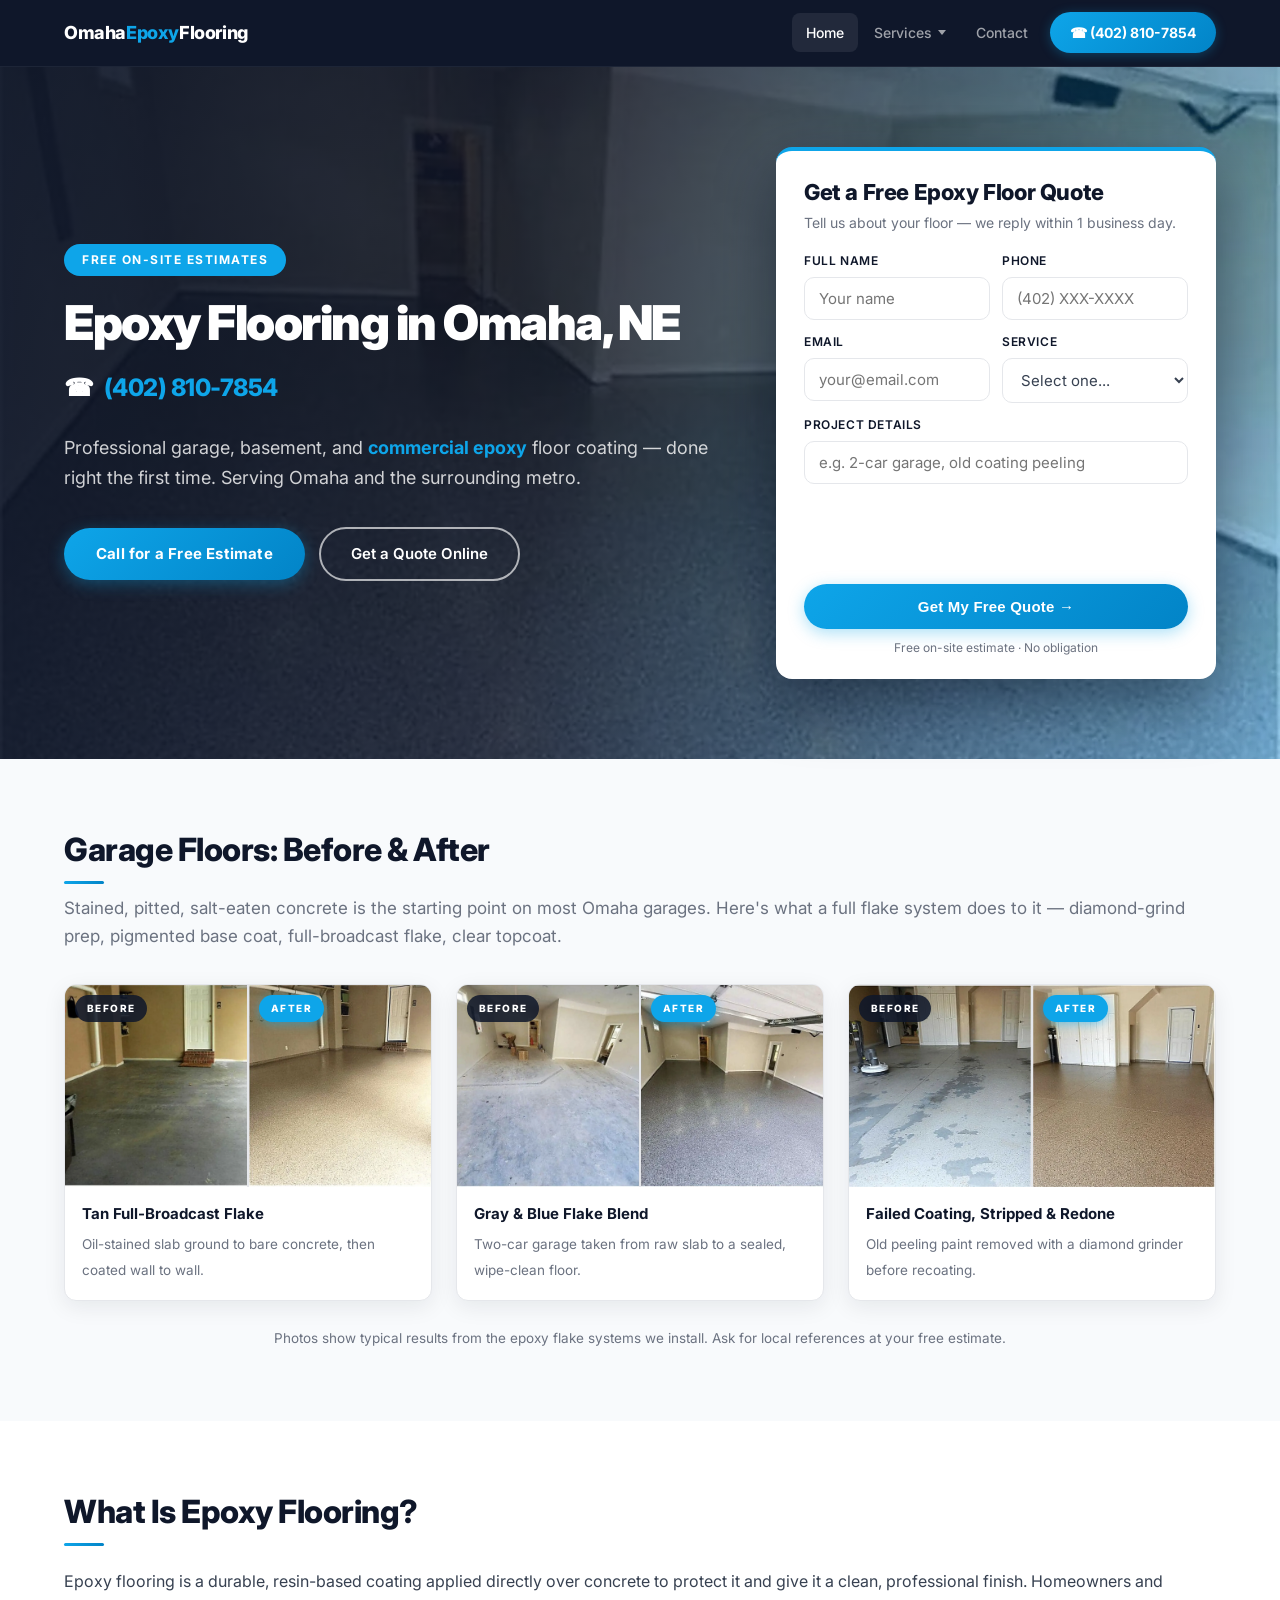
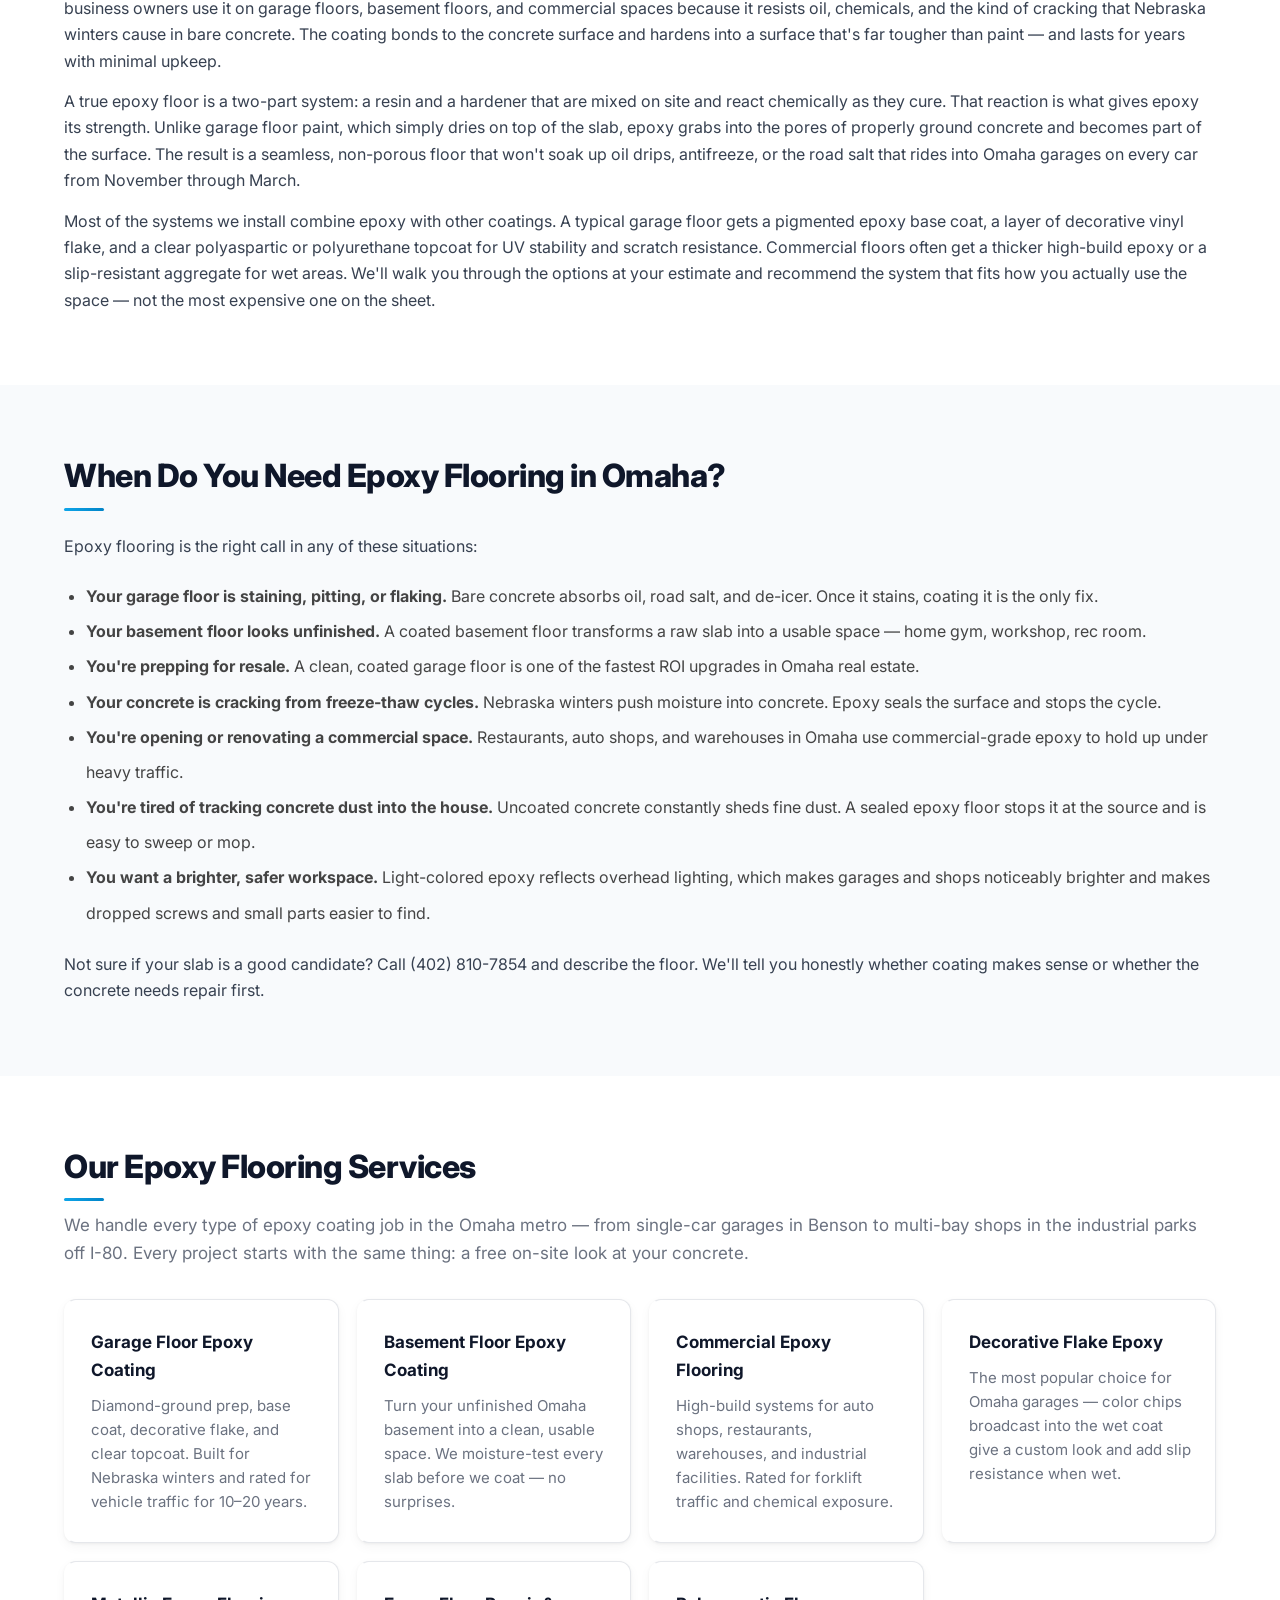
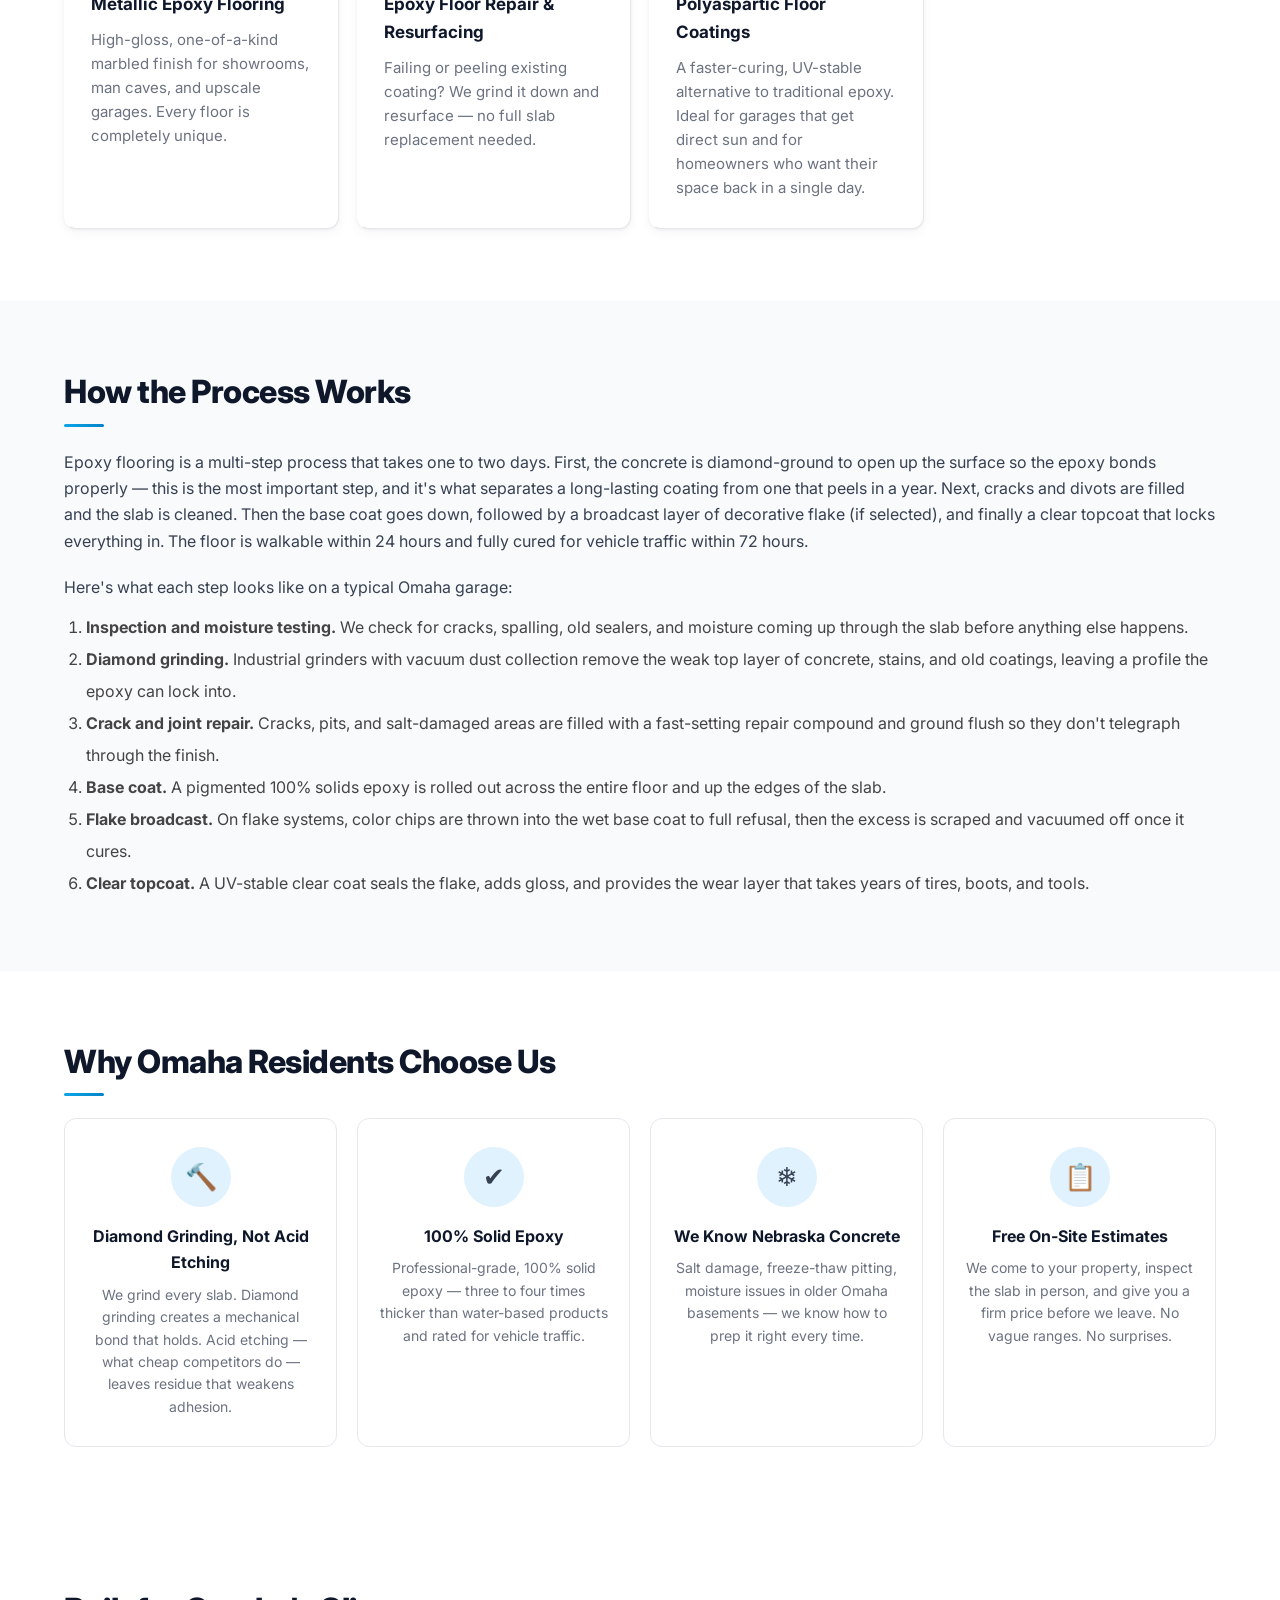
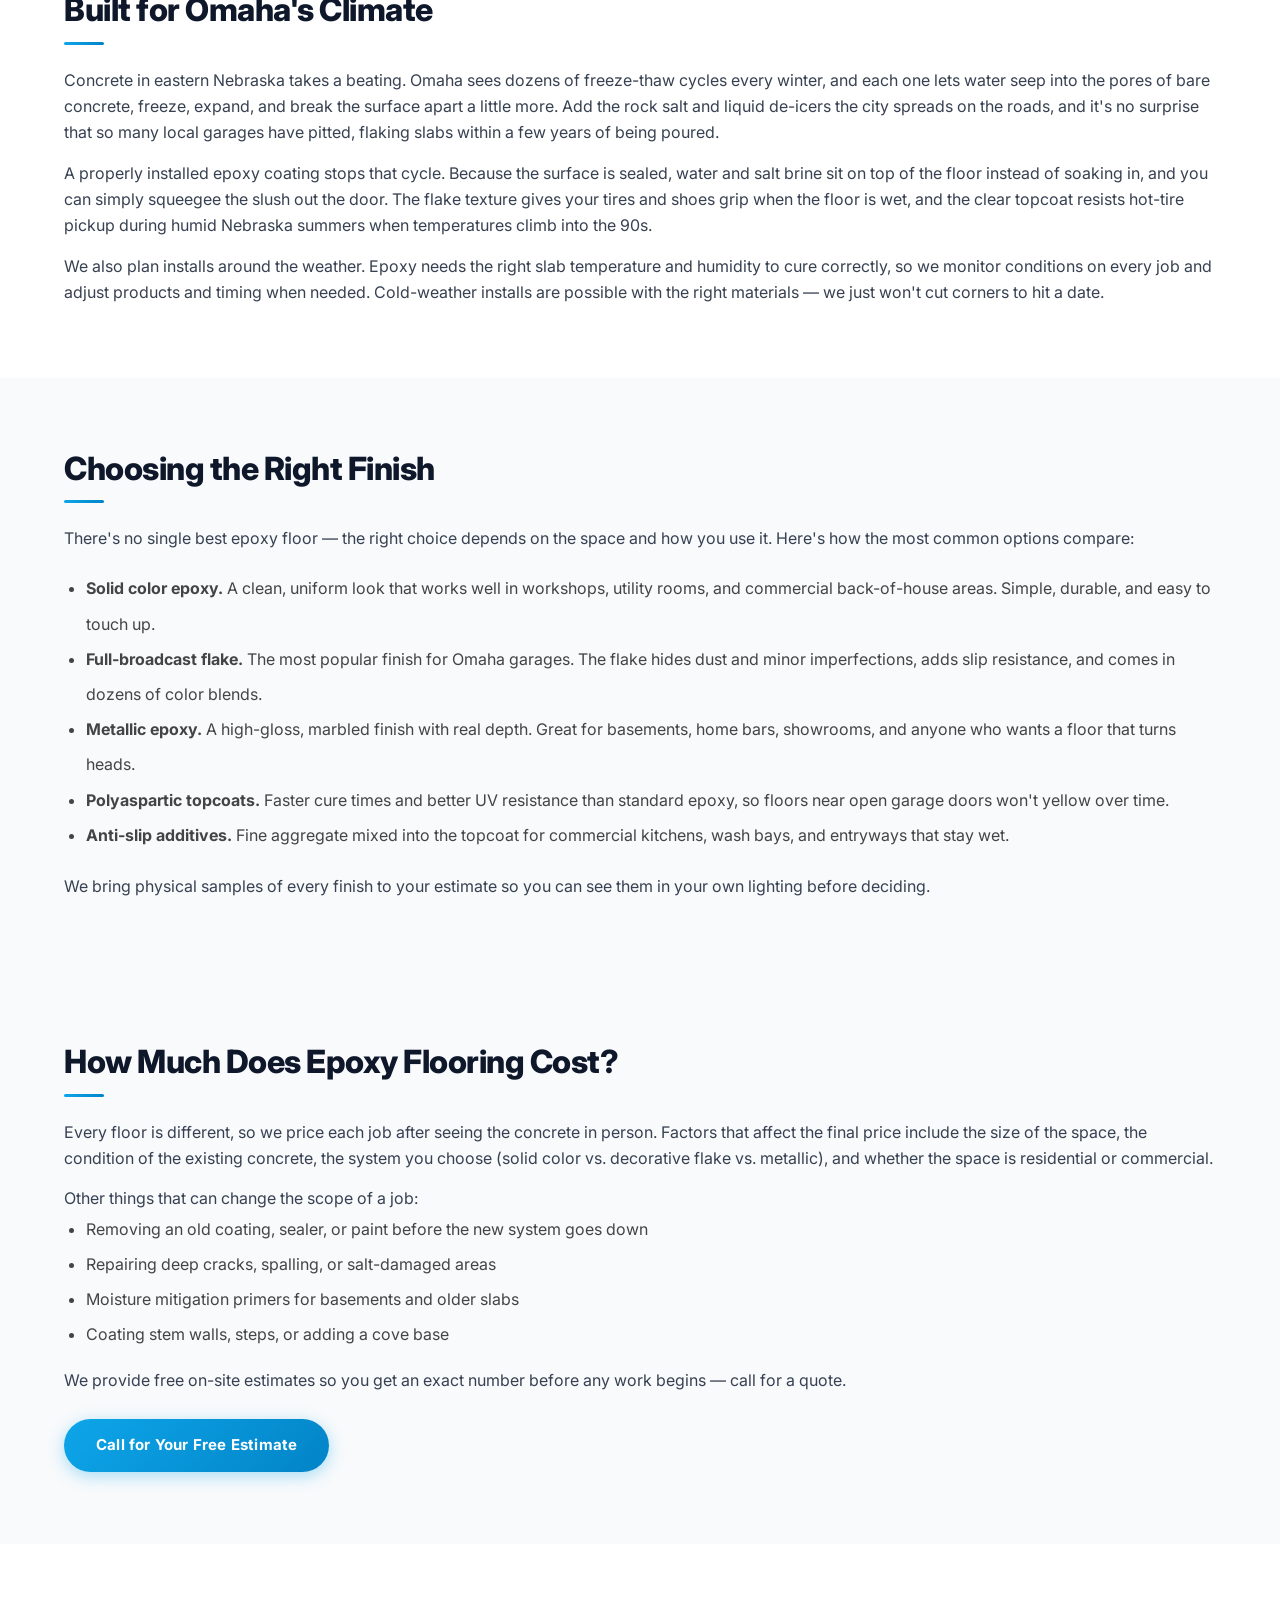
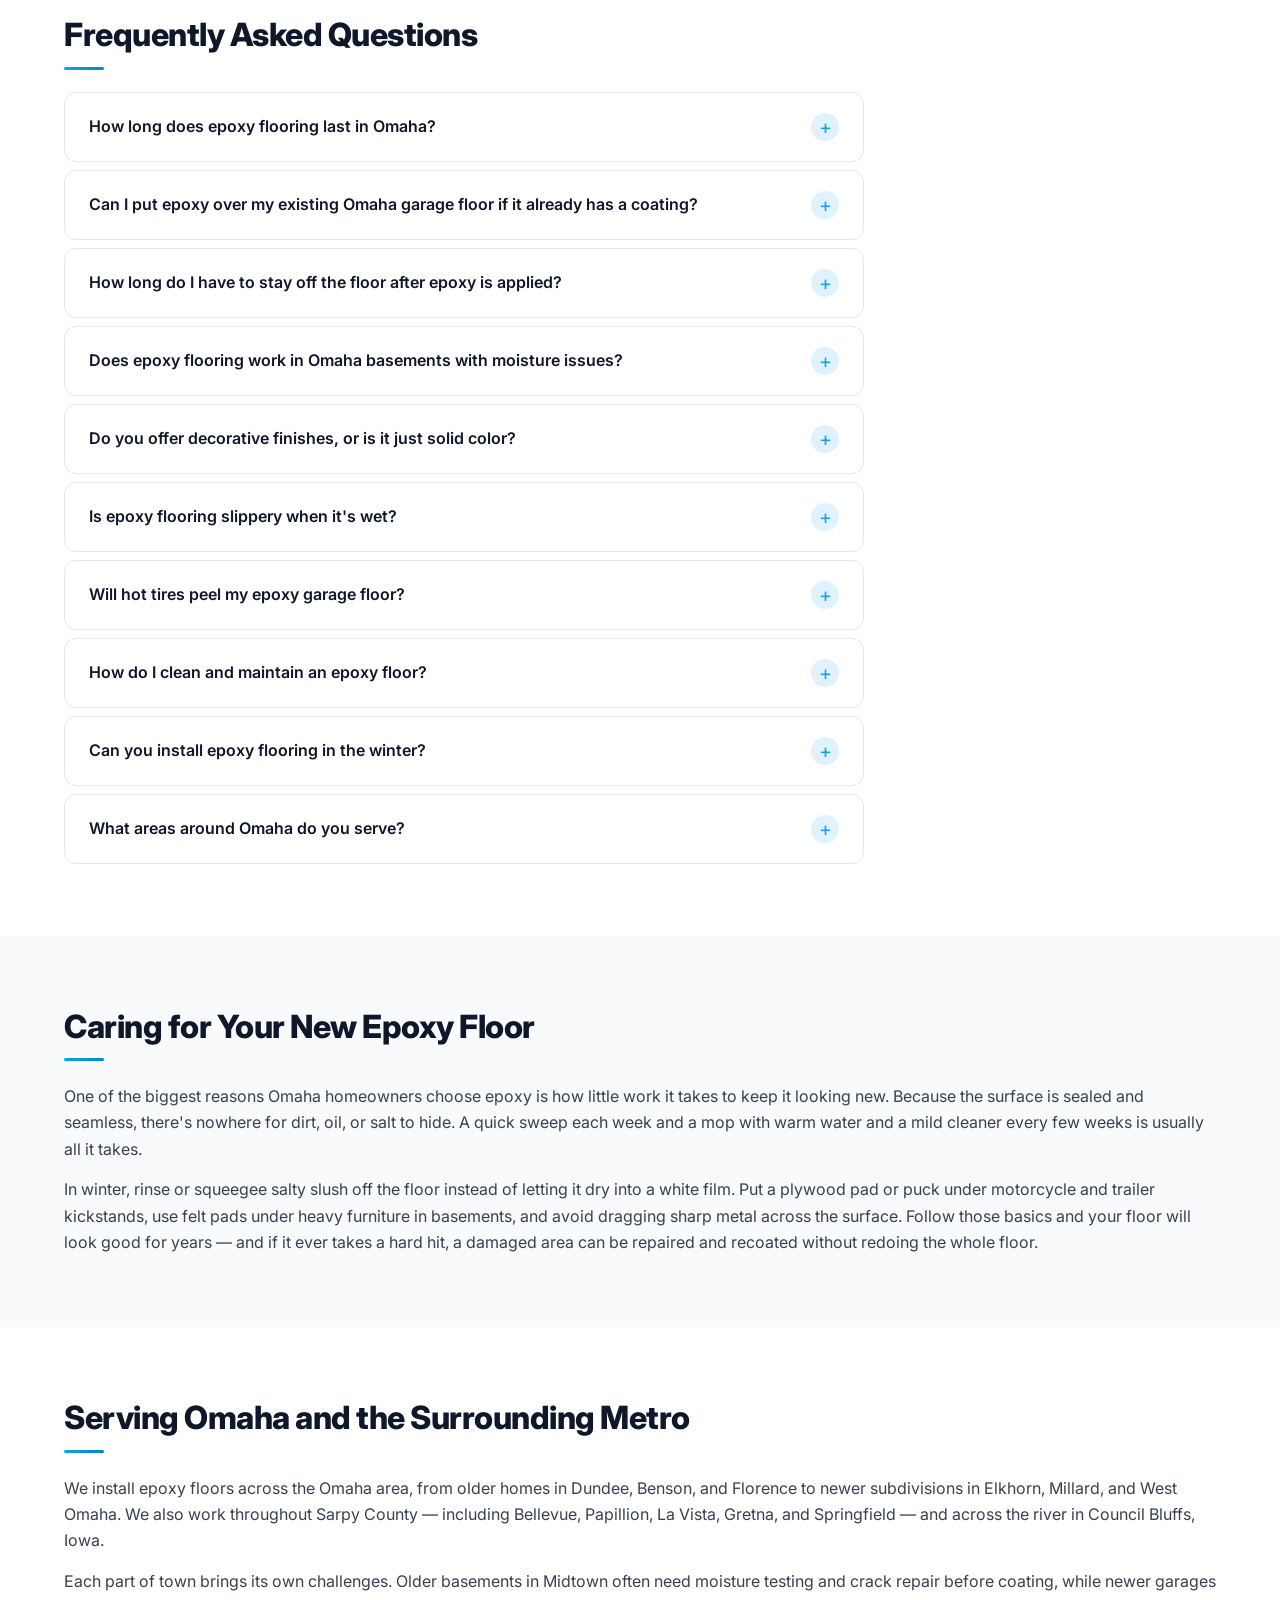
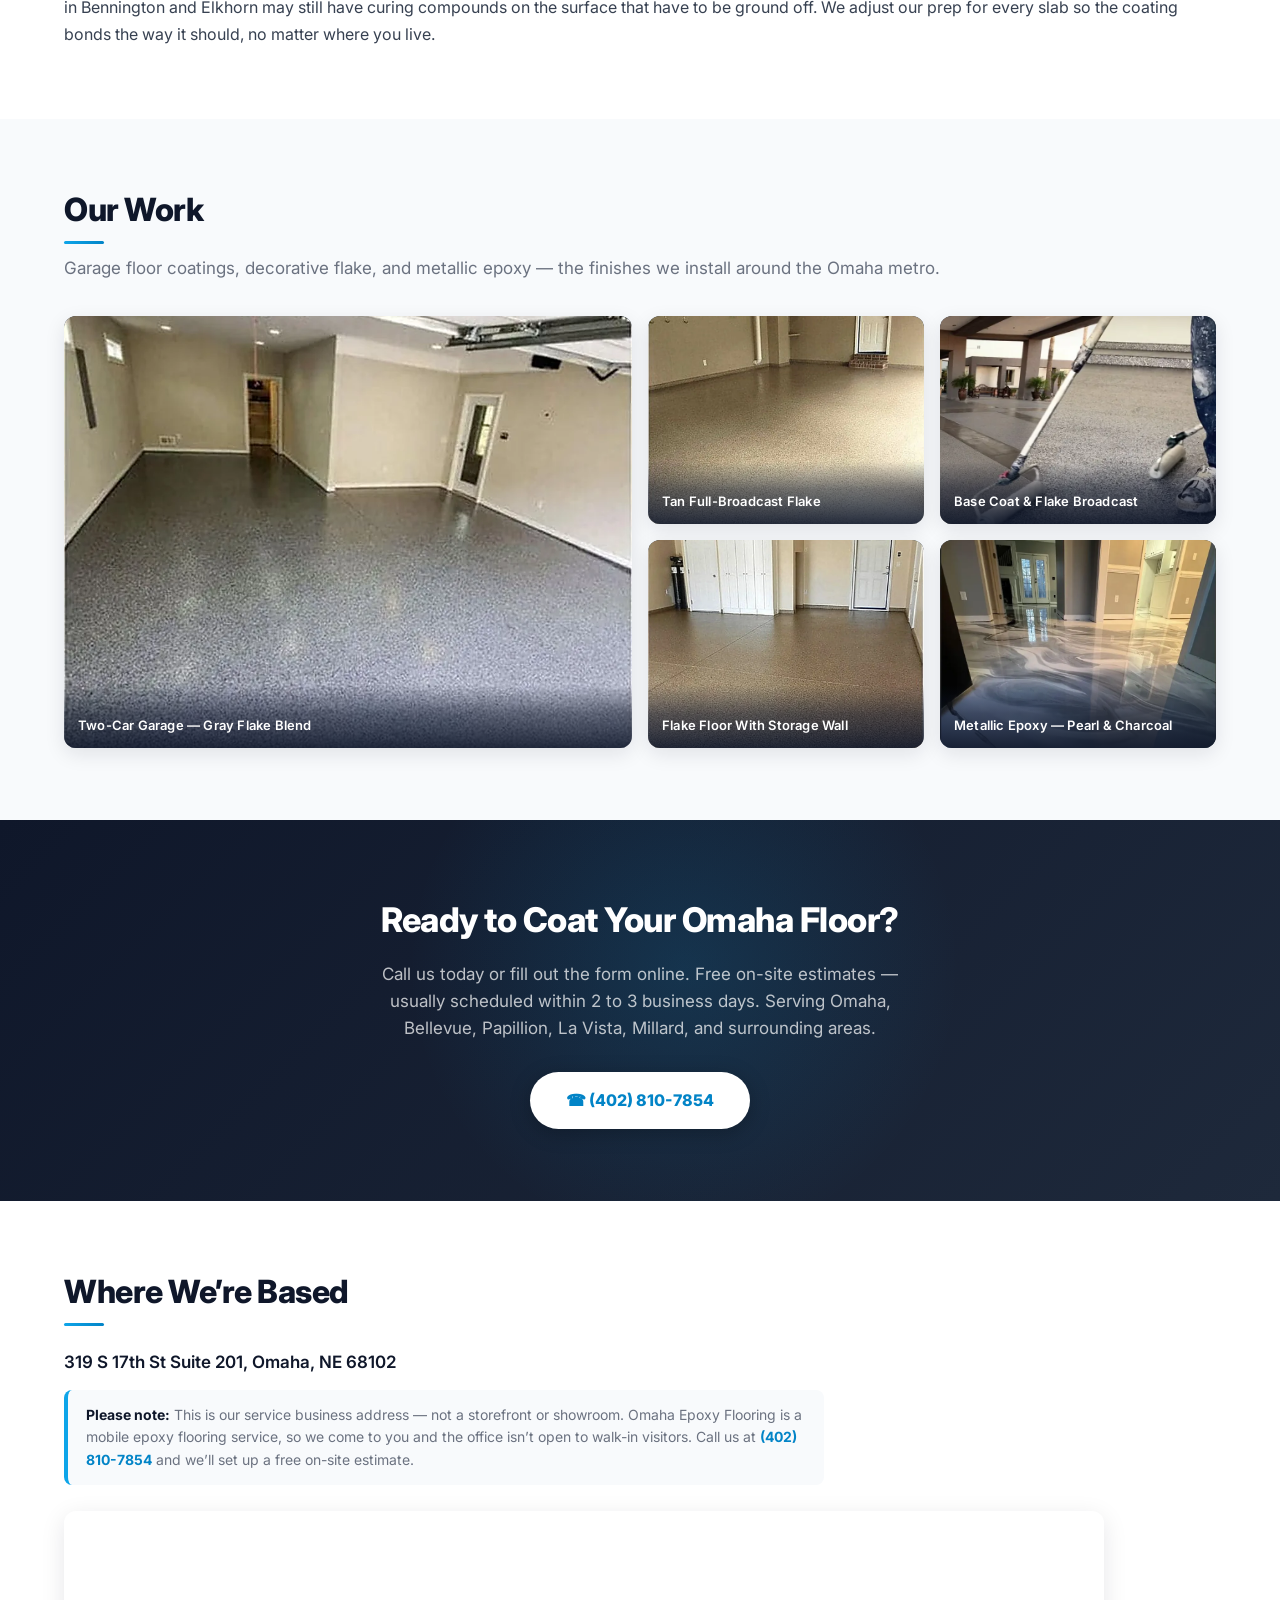
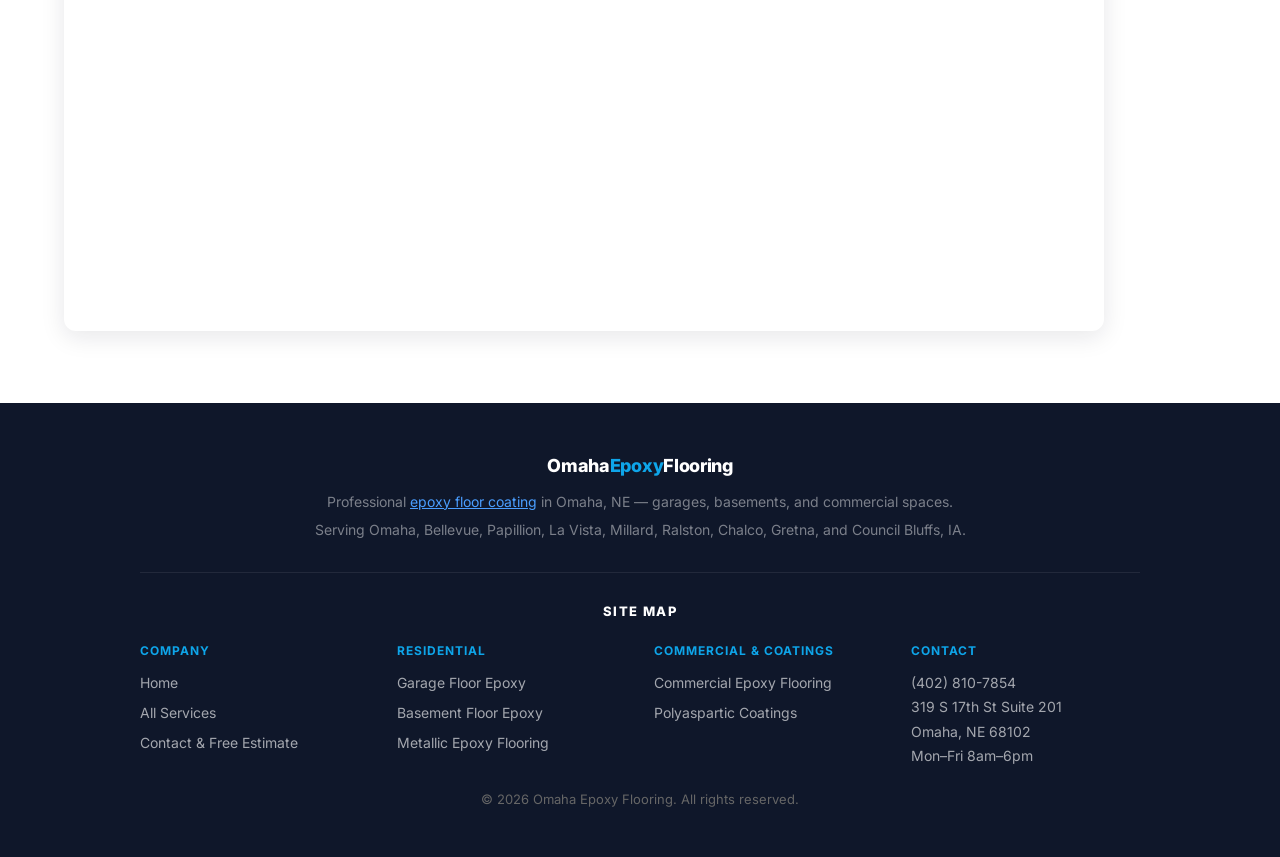
==== commit cafb7cdb: "Add business address, hero quote form, location map and footer site map; restore GSC verification ta" ====
--- a/index.html
+++ b/index.html
@@ -5,12 +5,14 @@
 <link href="https://www.omahaepoxyflooringpros.com/" rel="canonical"/>
 <meta charset="utf-8"/>
 <meta content="width=device-width, initial-scale=1.0" name="viewport"/>
+<meta content="c0JQcZ9uG5_QbLoRIh1S2BYED-ddRG3EpZ6x0F8Cx3Y" name="google-site-verification"/>
 <title>Epoxy Flooring in Omaha, NE | Free Estimates</title>
 <meta content="Get professional epoxy floor coating in Omaha, NE. We coat garage floors, basements, and commercial spaces. Call today for a free on-site estimate." name="description"/>
 <link href="https://fonts.googleapis.com" rel="preconnect"/>
 <link crossorigin="" href="https://fonts.gstatic.com" rel="preconnect"/>
 <link href="https://fonts.googleapis.com/css2?family=Inter:wght@400;500;600;700;800;900&amp;display=swap" rel="stylesheet"/>
-<link href="styles.css" rel="stylesheet"/>
+<link href="styles.css?v=20261019" rel="stylesheet"/>
+<script async="" defer="" src="https://js.hcaptcha.com/1/api.js"></script>
 <script type="application/ld+json">
   {
     "@context": "https://schema.org",
@@ -19,8 +21,10 @@
     "telephone": "(402) 810-7854",
     "address": {
       "@type": "PostalAddress",
+      "streetAddress": "319 S 17th St Suite 201",
       "addressLocality": "Omaha",
       "addressRegion": "NE",
+      "postalCode": "68102",
       "addressCountry": "US"
     },
     "areaServed": "Omaha, NE",
@@ -90,6 +94,7 @@
 </div>
 </nav>
 <section class="hero">
+<div class="hero-inner">
 <div class="hero-content">
 <span class="free-quote-badge">Free On-Site Estimates</span>
 <h1>Epoxy Flooring in Omaha, NE</h1>
@@ -100,6 +105,50 @@
 <a class="btn-outline" href="contact.html">Get a Quote Online</a>
 </div>
 </div>
+<div class="hero-form" id="quote">
+<h2 class="hero-form-title">Get a Free Epoxy Floor Quote</h2>
+<p class="hero-form-sub">Tell us about your floor &mdash; we reply within 1 business day.</p>
+<form action="https://formspree.io/f/xlgaowgk" method="POST">
+<input name="_subject" type="hidden" value="New Lead &mdash; Homepage Quote Form &mdash; Epoxy Flooring in Omaha"/>
+<div class="form-row">
+<div class="form-group">
+<label for="hq-name">Full Name</label>
+<input autocomplete="name" id="hq-name" name="name" placeholder="Your name" required="" type="text"/>
+</div>
+<div class="form-group">
+<label for="hq-phone">Phone</label>
+<input autocomplete="tel" id="hq-phone" name="phone" placeholder="(402) XXX-XXXX" required="" type="tel"/>
+</div>
+</div>
+<div class="form-row">
+<div class="form-group">
+<label for="hq-email">Email</label>
+<input autocomplete="email" id="hq-email" name="email" placeholder="your@email.com" type="email"/>
+</div>
+<div class="form-group">
+<label for="hq-service">Service</label>
+<select id="hq-service" name="service">
+<option value="">Select one...</option>
+<option value="garage-floor-epoxy">Garage Floor Epoxy</option>
+<option value="basement-floor-epoxy">Basement Floor Epoxy</option>
+<option value="commercial-epoxy">Commercial Epoxy Flooring</option>
+<option value="metallic-epoxy">Metallic Epoxy</option>
+<option value="polyaspartic">Polyaspartic Coating</option>
+<option value="not-sure">Not sure &mdash; need advice</option>
+</select>
+</div>
+</div>
+<div class="form-group">
+<label for="hq-details">Project Details</label>
+<input id="hq-details" name="details" placeholder="e.g. 2-car garage, old coating peeling" type="text"/>
+</div>
+<div class="h-captcha" data-sitekey="a63a3644-0fc8-4288-8ac4-30ec6cce0a66"></div>
+<input autocomplete="off" name="_gotcha" style="display:none" tabindex="-1" type="text"/>
+<button class="btn-primary" type="submit">Get My Free Quote &rarr;</button>
+<p class="hero-form-note">Free on-site estimate &middot; No obligation</p>
+</form>
+</div>
+</div>
 </section>
 <!-- BEFORE & AFTER -->
 <section class="bg-light">
@@ -132,7 +181,7 @@
 </section>
 <section>
 <h2 class="section-title">What Is Epoxy Flooring?</h2>
-<p>Epoxy flooring is a durable, resin-based coating applied directly over concrete to protect it and give it a clean, professional finish. Homeowners and business owners use it on garage floors, basement floors, and commercial spaces because it resists oil, chemicals, and the kind of cracking that Nebraska winters cause in bare concrete. The coating bonds to the concrete surface and hardens into a surface that's far tougher than paint — and lasts for years with minimal upkeep.</p>
+<p><a href="https://www.mandurahepoxyflooring.com/">Epoxy flooring</a> is a durable, resin-based coating applied directly over concrete to protect it and give it a clean, professional finish. Homeowners and business owners use it on garage floors, basement floors, and commercial spaces because it resists oil, chemicals, and the kind of cracking that Nebraska winters cause in bare concrete. The coating bonds to the concrete surface and hardens into a surface that's far tougher than paint — and lasts for years with minimal upkeep.</p>
 <p style="margin-top:14px;">A true epoxy floor is a two-part system: a resin and a hardener that are mixed on site and react chemically as they cure. That reaction is what gives epoxy its strength. Unlike garage floor paint, which simply dries on top of the slab, epoxy grabs into the pores of properly ground concrete and becomes part of the surface. The result is a seamless, non-porous floor that won't soak up oil drips, antifreeze, or the road salt that rides into Omaha garages on every car from November through March.</p>
 <p style="margin-top:14px;">Most of the systems we install combine epoxy with other coatings. A typical garage floor gets a pigmented epoxy base coat, a layer of decorative vinyl flake, and a clear polyaspartic or polyurethane topcoat for UV stability and scratch resistance. Commercial floors often get a thicker high-build epoxy or a slip-resistant aggregate for wet areas. We'll walk you through the options at your estimate and recommend the system that fits how you actually use the space — not the most expensive one on the sheet.</p>
 </section>
@@ -341,16 +390,56 @@
 <p>Call us today or fill out the form online. Free on-site estimates — usually scheduled within 2 to 3 business days. Serving Omaha, Bellevue, Papillion, La Vista, Millard, and surrounding areas.</p>
 <a class="btn-white" href="tel:4028107854">☎ (402) 810-7854</a>
 </section>
+<!-- MAP / LOCATION -->
+<section class="location-section">
+<h2 class="section-title">Where We&rsquo;re Based</h2>
+<p class="location-address">319 S 17th St Suite 201, Omaha, NE 68102</p>
+<p class="location-note"><strong>Please note:</strong> This is our service business address &mdash; not a storefront or showroom. Omaha Epoxy Flooring is a mobile epoxy flooring service, so we come to you and the office isn&rsquo;t open to walk-in visitors. Call us at <a href="tel:4028107854">(402) 810-7854</a> and we&rsquo;ll set up a free on-site estimate.</p>
+<div class="map-embed">
+<iframe allowfullscreen="" height="420" loading="lazy" referrerpolicy="no-referrer-when-downgrade" src="https://www.google.com/maps?q=319%20S%2017th%20St%20Suite%20201%2C%20Omaha%2C%20NE%2068102&amp;output=embed" style="border:0; display:block;" title="Map to Omaha Epoxy Flooring service address, 319 S 17th St Suite 201, Omaha, NE 68102" width="100%"></iframe>
+</div>
+</section>
 <footer>
 <div class="footer-logo">Omaha<span>Epoxy</span>Flooring</div>
 <p>Professional <a href="http://www.epoxyfloorscolumbusga.com/" style="color:#4a9eff;text-decoration:underline;">epoxy floor coating</a> in Omaha, NE — garages, basements, and commercial spaces.</p>
 <p style="margin-top:6px;">Serving Omaha, Bellevue, Papillion, La Vista, Millard, Ralston, Chalco, Gretna, and Council Bluffs, IA.</p>
-<nav>
-<a href="/">Home</a>
-<a href="services.html">Services</a>
-<a href="contact.html">Contact</a>
-<a href="tel:4028107854">(402) 810-7854</a>
-</nav>
+<div class="footer-sitemap" role="navigation" aria-label="Site map">
+<p class="footer-sitemap-title">Site Map</p>
+<div class="footer-sitemap-grid">
+<div class="footer-sitemap-col">
+<p class="footer-col-title">Company</p>
+<ul>
+<li><a href="/">Home</a></li>
+<li><a href="services.html">All Services</a></li>
+<li><a href="contact.html">Contact &amp; Free Estimate</a></li>
+</ul>
+</div>
+<div class="footer-sitemap-col">
+<p class="footer-col-title">Residential</p>
+<ul>
+<li><a href="garage-floor-epoxy-omaha.html">Garage Floor Epoxy</a></li>
+<li><a href="basement-floor-epoxy-omaha.html">Basement Floor Epoxy</a></li>
+<li><a href="metallic-epoxy-flooring-omaha.html">Metallic Epoxy Flooring</a></li>
+</ul>
+</div>
+<div class="footer-sitemap-col">
+<p class="footer-col-title">Commercial &amp; Coatings</p>
+<ul>
+<li><a href="commercial-epoxy-flooring-omaha.html">Commercial Epoxy Flooring</a></li>
+<li><a href="polyaspartic-coating-omaha.html">Polyaspartic Coatings</a></li>
+</ul>
+</div>
+<div class="footer-sitemap-col">
+<p class="footer-col-title">Contact</p>
+<address>
+<a href="tel:4028107854">(402) 810-7854</a><br/>
+319 S 17th St Suite 201<br/>
+Omaha, NE 68102<br/>
+Mon&ndash;Fri 8am&ndash;6pm
+</address>
+</div>
+</div>
+</div>
 <p style="margin-top:20px; font-size:13px; color:#666;">© 2026 Omaha Epoxy Flooring. All rights reserved.</p>
 </footer>
 <script>
--- a/styles.css
+++ b/styles.css
@@ -278,3 +278,50 @@
 @media (max-width: 760px) {
   .photo-row, .photo-row--two { grid-template-columns: 1fr; }
 }
+
+
+/* =================================
+   HERO QUOTE FORM / LOCATION MAP / FOOTER SITE MAP
+   ================================= */
+
+/* ── Hero quote form ── */
+.hero-inner { display: grid; grid-template-columns: minmax(0, 1fr) minmax(0, 440px); gap: 48px; align-items: center; width: 100%; max-width: 1240px; margin: 0 auto; }
+.hero-form { background: var(--white); border-radius: 16px; padding: 28px 28px 22px; border-top: 4px solid var(--primary); box-shadow: 0 24px 60px rgba(2,6,23,0.45); }
+.hero-form .hero-form-title { font-size: 22px; font-weight: 800; color: var(--dark); letter-spacing: -0.4px; line-height: 1.25; margin-bottom: 6px; }
+.hero .hero-form p { color: var(--muted); font-size: 14px; line-height: 1.5; margin-bottom: 18px; }
+.hero-form .form-row { display: grid; grid-template-columns: 1fr 1fr; gap: 12px; }
+.hero-form form .form-group { margin-bottom: 12px; }
+.hero-form form input, .hero-form form select { padding: 11px 14px; }
+.hero-form .h-captcha { margin: 2px 0 6px; min-height: 78px; }
+.hero-form form button { margin-top: 4px; }
+.hero .hero-form .hero-form-note { font-size: 12px; text-align: center; margin: 10px 0 0; }
+
+/* ── Location map (home page) ── */
+.location-address { font-size: 17px; font-weight: 600; color: var(--dark); margin-bottom: 14px; }
+.location-note { max-width: 760px; padding: 14px 18px; margin-bottom: 26px; background: var(--light); border-left: 4px solid var(--primary); border-radius: 8px; font-size: 14px; color: var(--muted); line-height: 1.6; }
+.location-note strong { color: var(--dark); }
+.location-note a { color: var(--primary-dark); font-weight: 700; }
+.map-embed { max-width: 1040px; border-radius: var(--radius); overflow: hidden; box-shadow: 0 6px 24px rgba(15,23,42,0.10); }
+
+/* ── Footer site map ── */
+.footer-sitemap { max-width: 1000px; margin: 30px auto 0; padding-top: 28px; border-top: 1px solid rgba(255,255,255,0.08); text-align: left; }
+footer .footer-sitemap-title { color: var(--white); font-size: 13px; font-weight: 800; text-transform: uppercase; letter-spacing: 1.4px; text-align: center; margin: 0 0 20px; }
+.footer-sitemap-grid { display: grid; grid-template-columns: repeat(4, minmax(0, 1fr)); gap: 28px; }
+footer .footer-col-title { color: var(--primary); font-size: 12px; font-weight: 700; text-transform: uppercase; letter-spacing: 1px; margin: 0 0 10px; }
+.footer-sitemap ul { list-style: none; }
+.footer-sitemap li { margin-bottom: 7px; font-size: 14px; }
+.footer-sitemap a { color: rgba(255,255,255,0.62); transition: color 0.2s; }
+.footer-sitemap a:hover { color: var(--white); }
+.footer-sitemap address { font-style: normal; font-size: 14px; line-height: 1.75; color: rgba(255,255,255,0.62); }
+
+@media (max-width: 960px) {
+  .hero-inner { grid-template-columns: 1fr; gap: 36px; }
+  .hero-form { max-width: 560px; }
+  .footer-sitemap-grid { grid-template-columns: repeat(2, minmax(0, 1fr)); }
+}
+@media (max-width: 480px) {
+  .hero-form { padding: 22px 18px 18px; }
+  .hero-form .form-row { grid-template-columns: 1fr; gap: 0; }
+  .hero-form .h-captcha { transform: scale(0.86); transform-origin: 0 0; }
+  .footer-sitemap-grid { grid-template-columns: 1fr; gap: 22px; }
+}
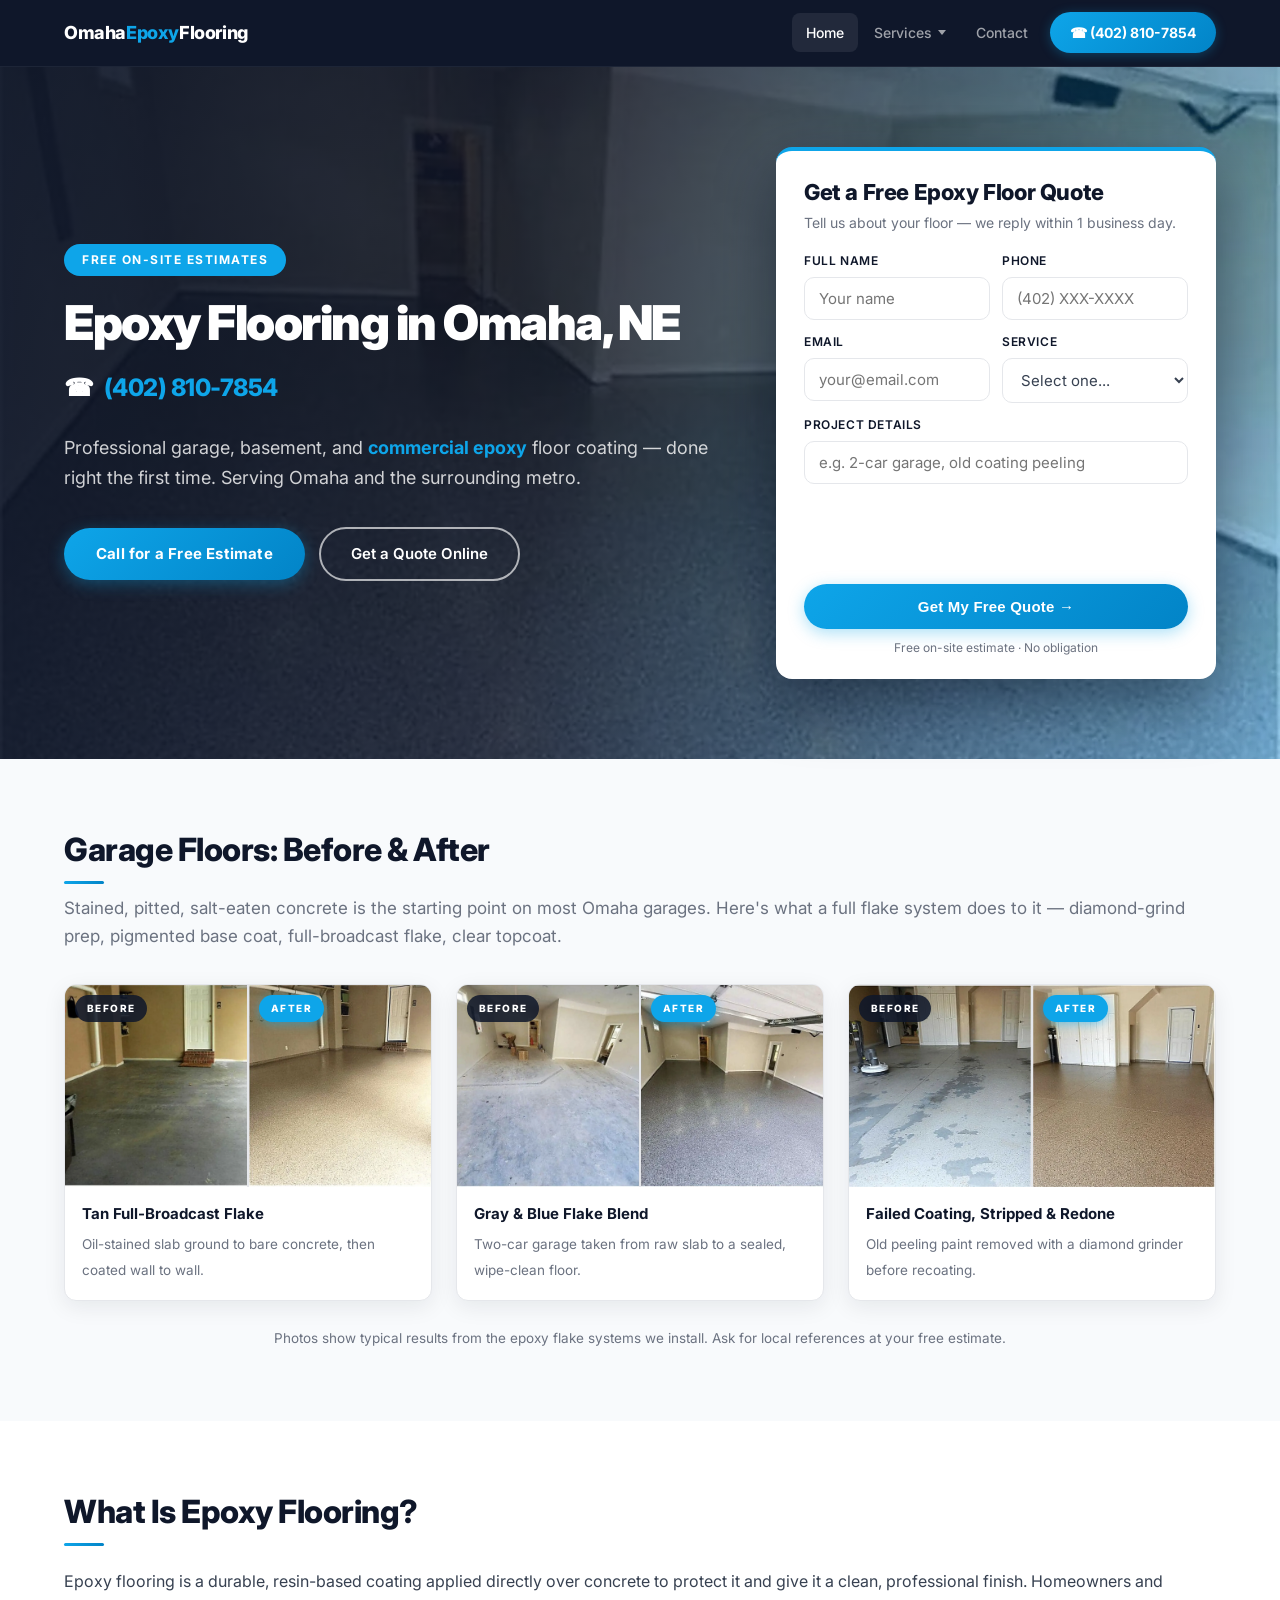
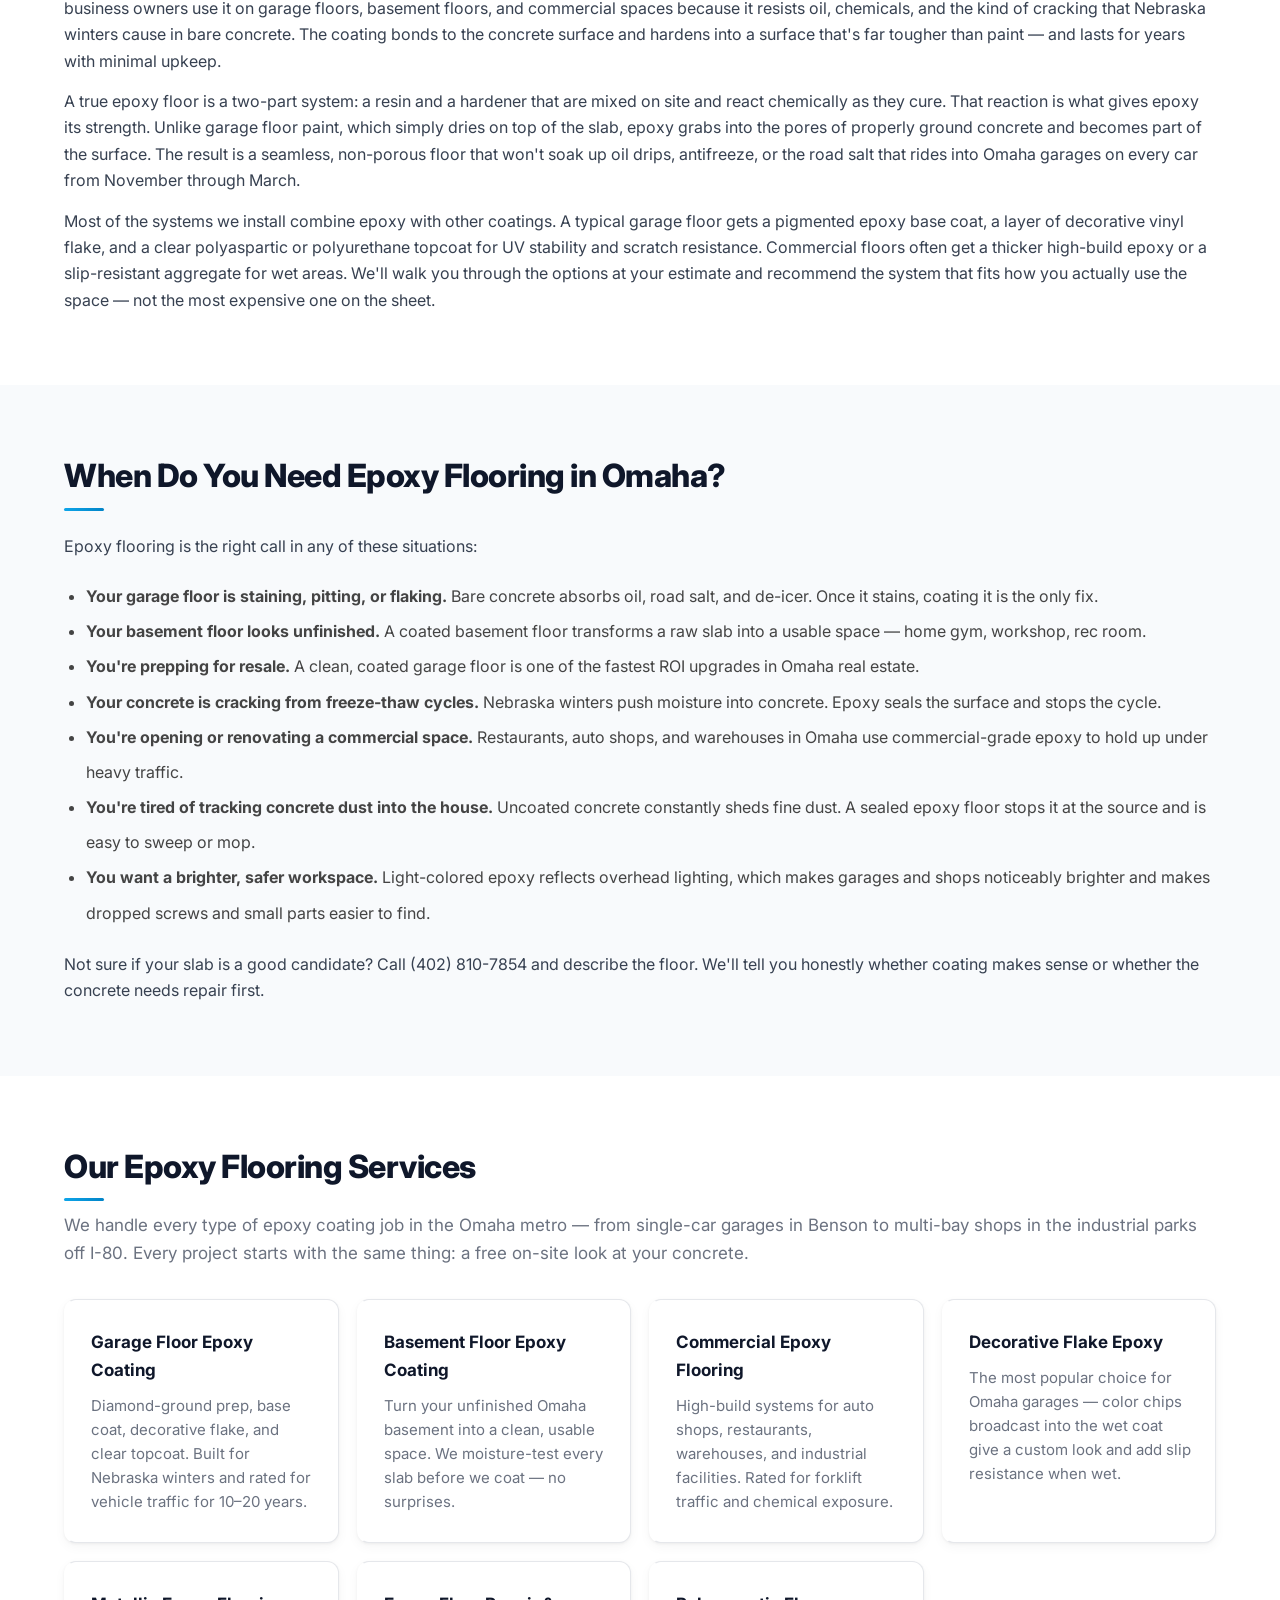
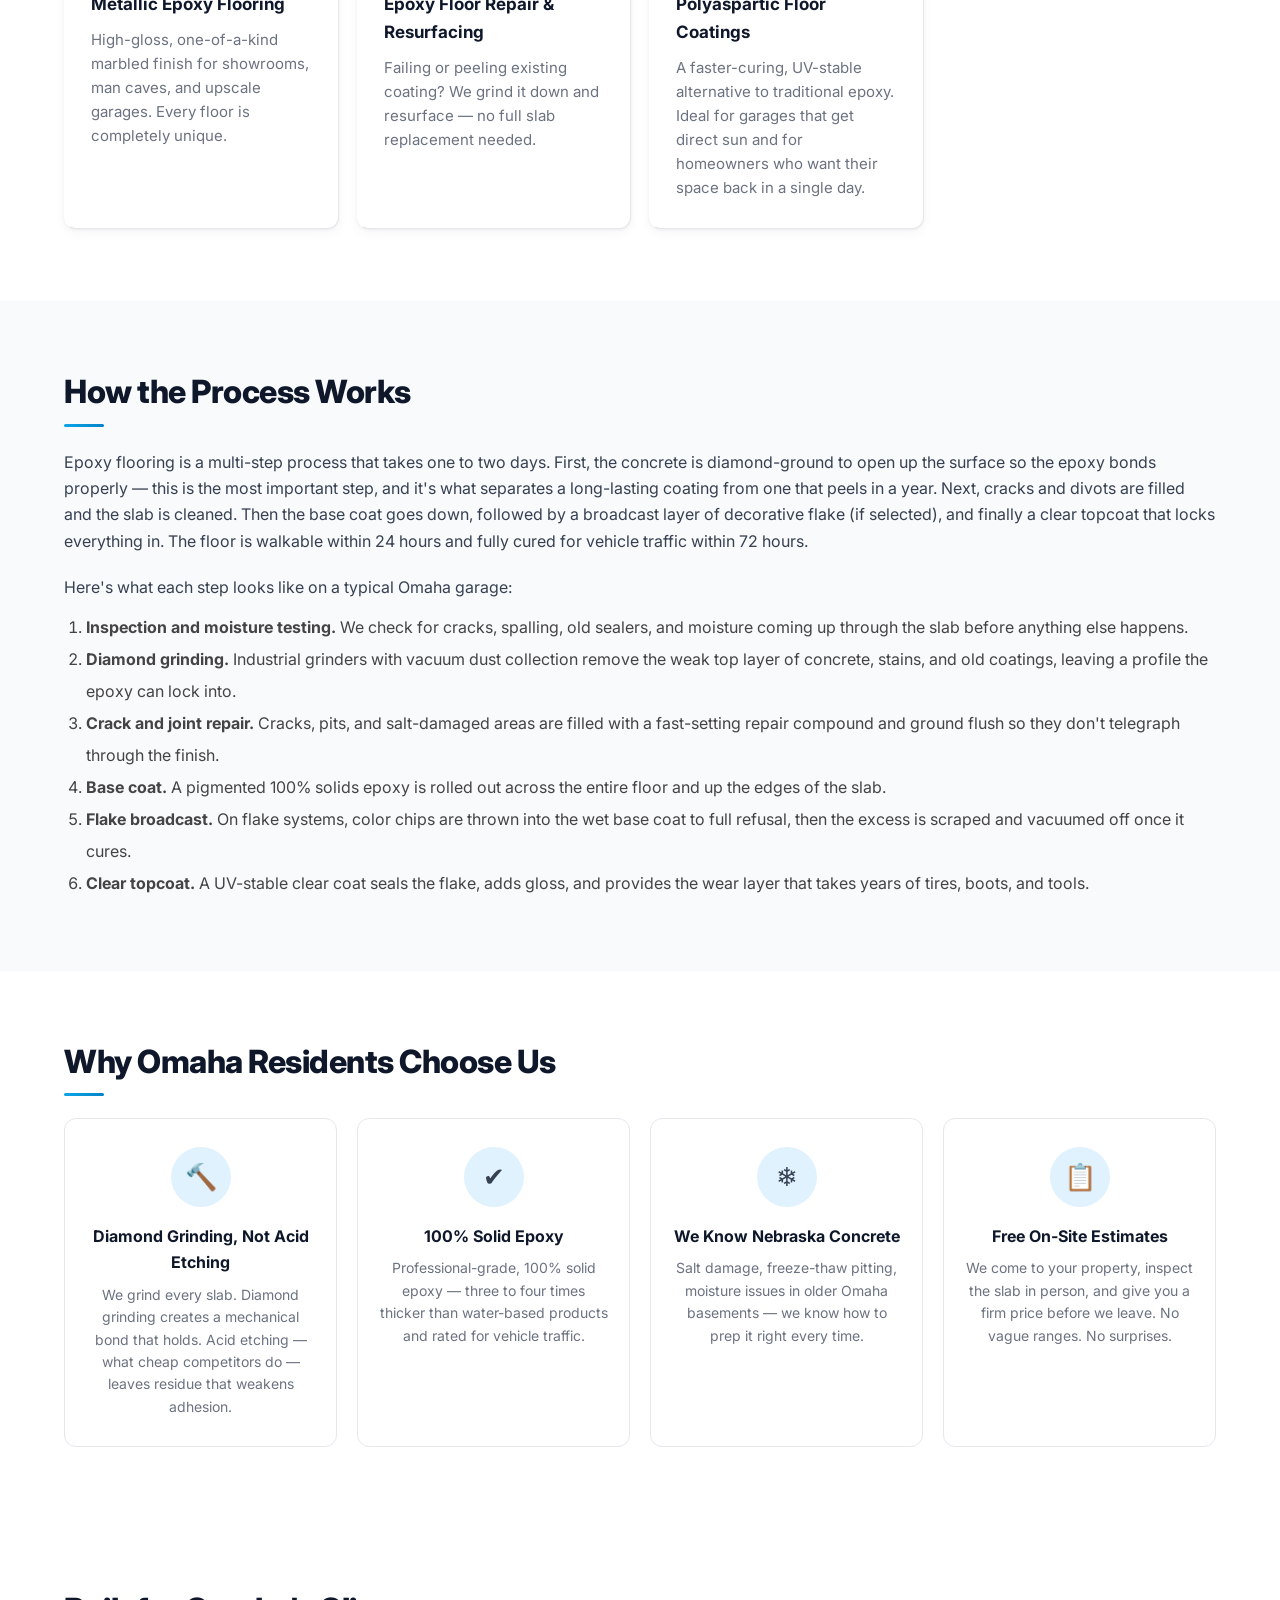
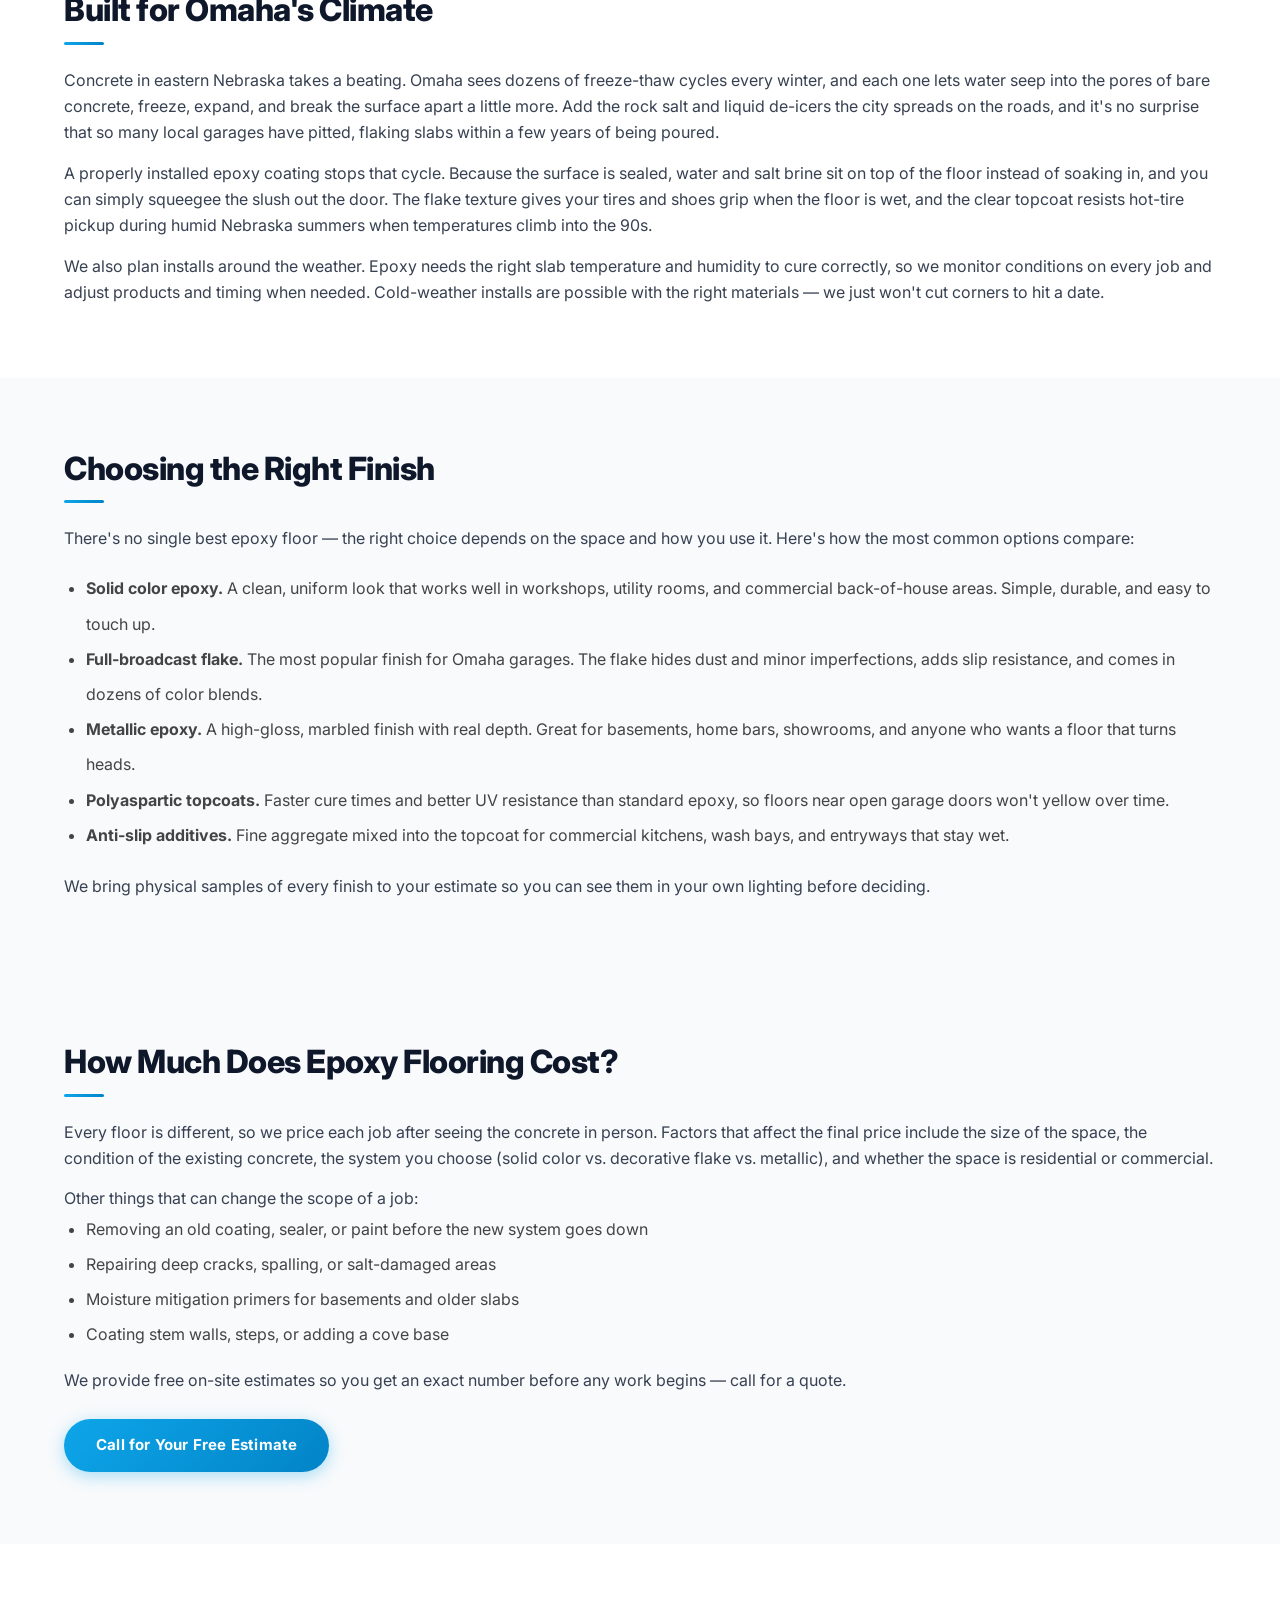
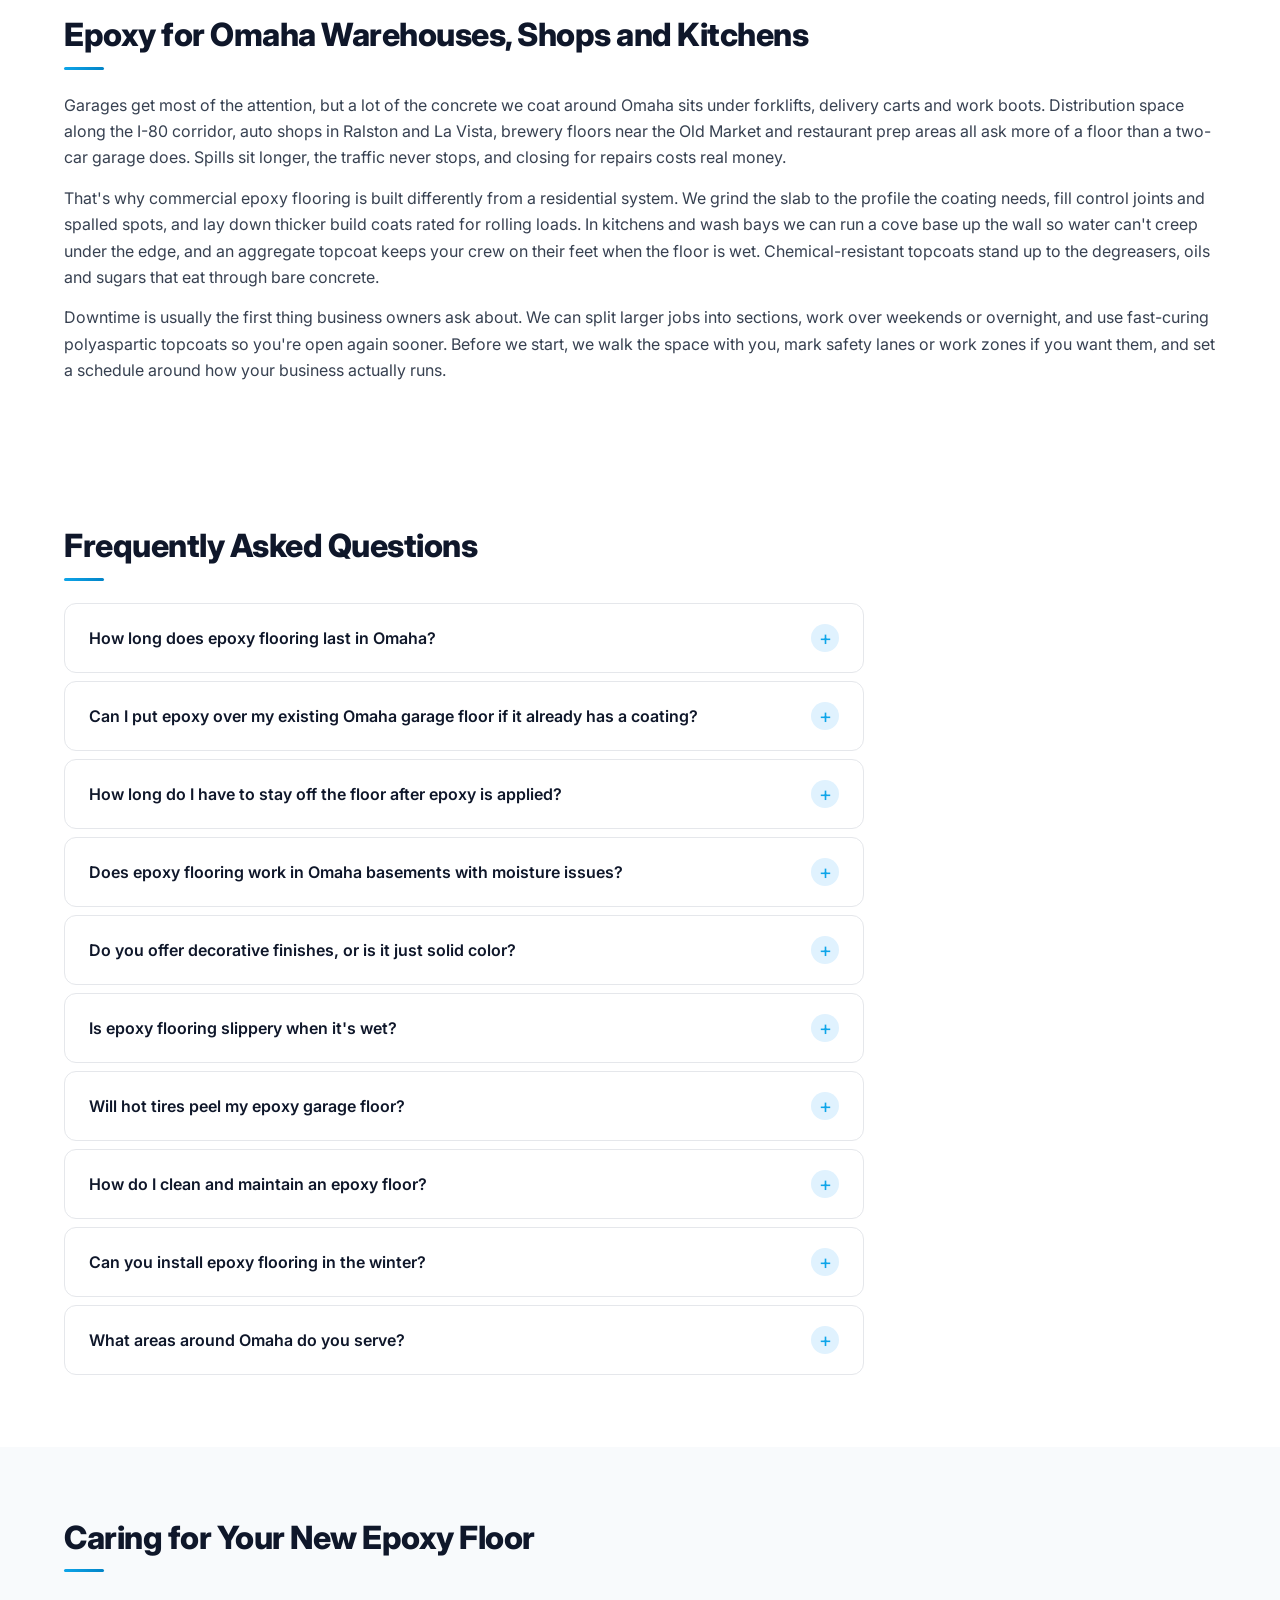
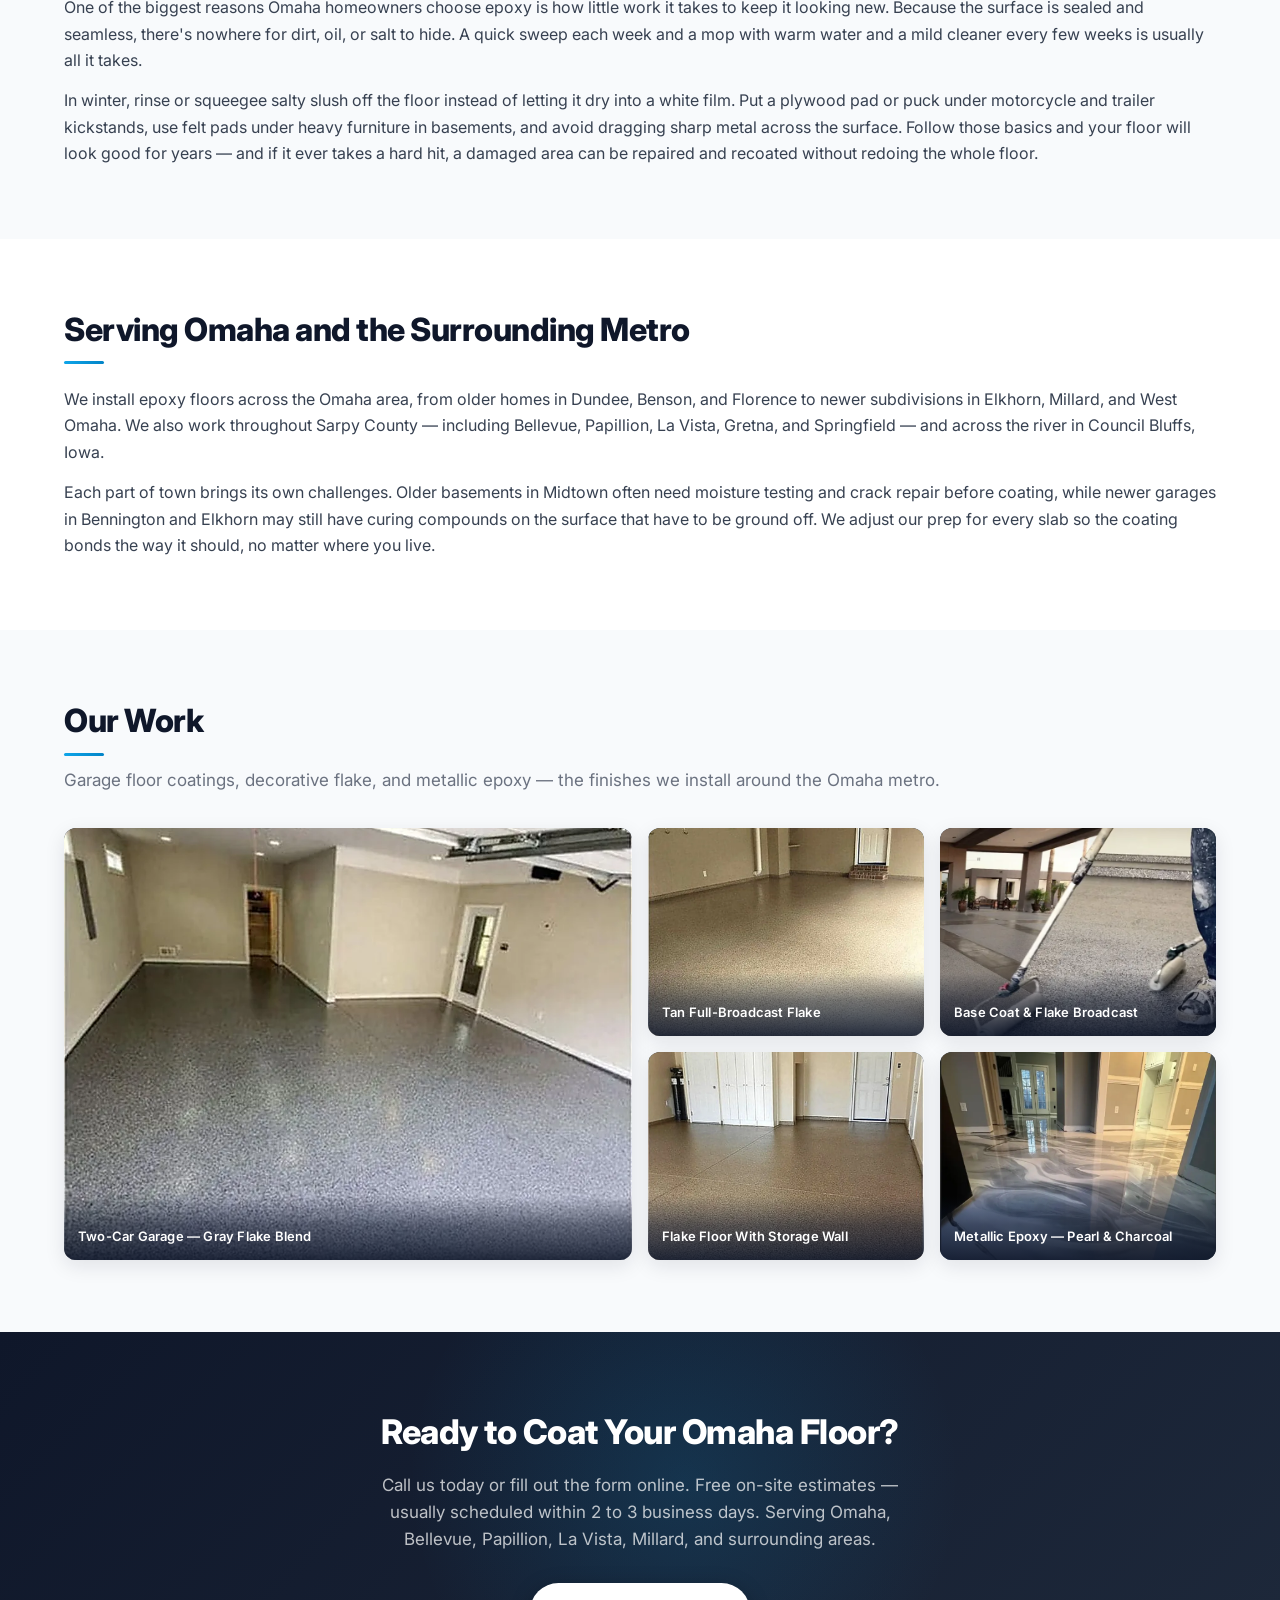
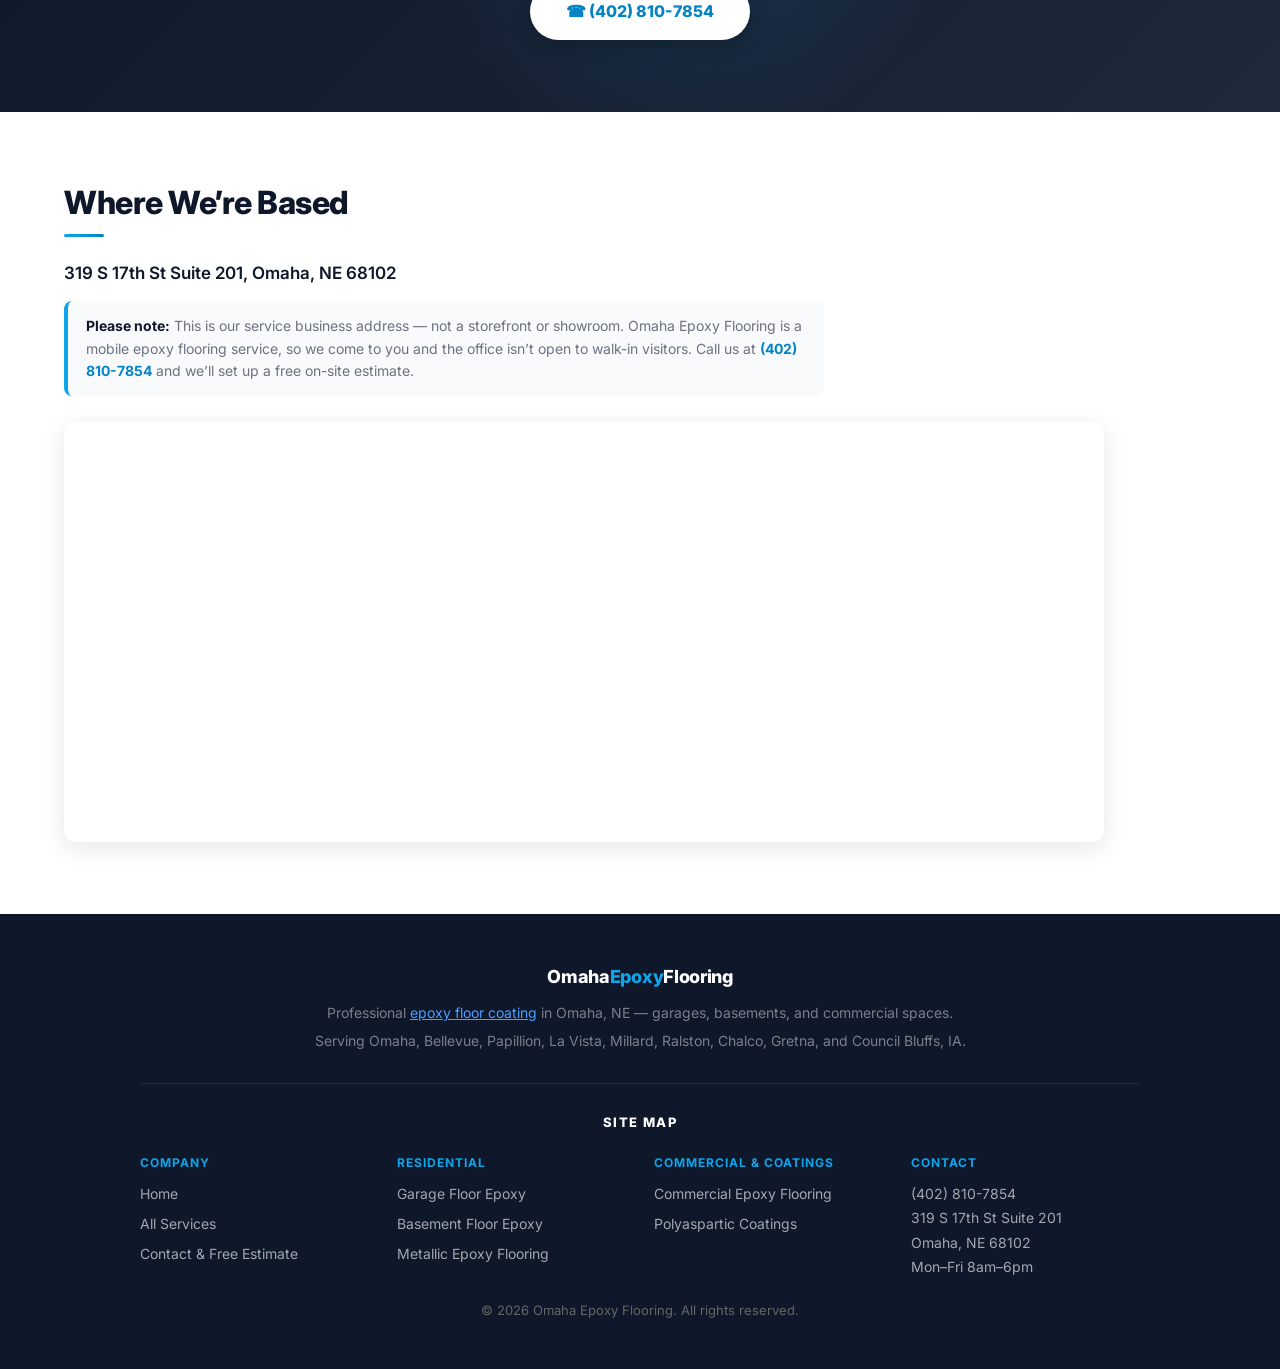
==== commit 7eb4cc9e: "Add backlink to fremontepoxyflooring.com (circle #294)" ====
--- a/index.html
+++ b/index.html
@@ -5,7 +5,7 @@
 <link href="https://www.omahaepoxyflooringpros.com/" rel="canonical"/>
 <meta charset="utf-8"/>
 <meta content="width=device-width, initial-scale=1.0" name="viewport"/>
-<meta content="c0JQcZ9uG5_QbLoRIh1S2BYED-ddRG3EpZ6x0F8Cx3Y" name="google-site-verification"/>
+<meta name="google-site-verification" content="Vicode8VkQYUqeR1bF9RwV2QSbh1ksF_jakP1w2Fpyk" />
 <title>Epoxy Flooring in Omaha, NE | Free Estimates</title>
 <meta content="Get professional epoxy floor coating in Omaha, NE. We coat garage floors, basements, and commercial spaces. Call today for a free on-site estimate." name="description"/>
 <link href="https://fonts.googleapis.com" rel="preconnect"/>
@@ -304,6 +304,12 @@
 <a class="btn-primary" href="tel:4028107854">Call for Your Free Estimate</a>
 </section>
 <section>
+<h2 class="section-title">Epoxy for Omaha Warehouses, Shops and Kitchens</h2>
+<p>Garages get most of the attention, but a lot of the concrete we coat around Omaha sits under forklifts, delivery carts and work boots. Distribution space along the I-80 corridor, auto shops in Ralston and La Vista, brewery floors near the Old Market and restaurant prep areas all ask more of a floor than a two-car garage does. Spills sit longer, the traffic never stops, and closing for repairs costs real money.</p>
+<p style="margin-top:14px;">That's why <a href="https://www.fremontepoxyflooring.com/">commercial epoxy flooring</a> is built differently from a residential system. We grind the slab to the profile the coating needs, fill control joints and spalled spots, and lay down thicker build coats rated for rolling loads. In kitchens and wash bays we can run a cove base up the wall so water can't creep under the edge, and an aggregate topcoat keeps your crew on their feet when the floor is wet. Chemical-resistant topcoats stand up to the degreasers, oils and sugars that eat through bare concrete.</p>
+<p style="margin-top:14px;">Downtime is usually the first thing business owners ask about. We can split larger jobs into sections, work over weekends or overnight, and use fast-curing polyaspartic topcoats so you're open again sooner. Before we start, we walk the space with you, mark safety lanes or work zones if you want them, and set a schedule around how your business actually runs.</p>
+</section>
+<section>
 <h2 class="section-title">Frequently Asked Questions</h2>
 <div class="faq-list">
 <div class="faq-item">
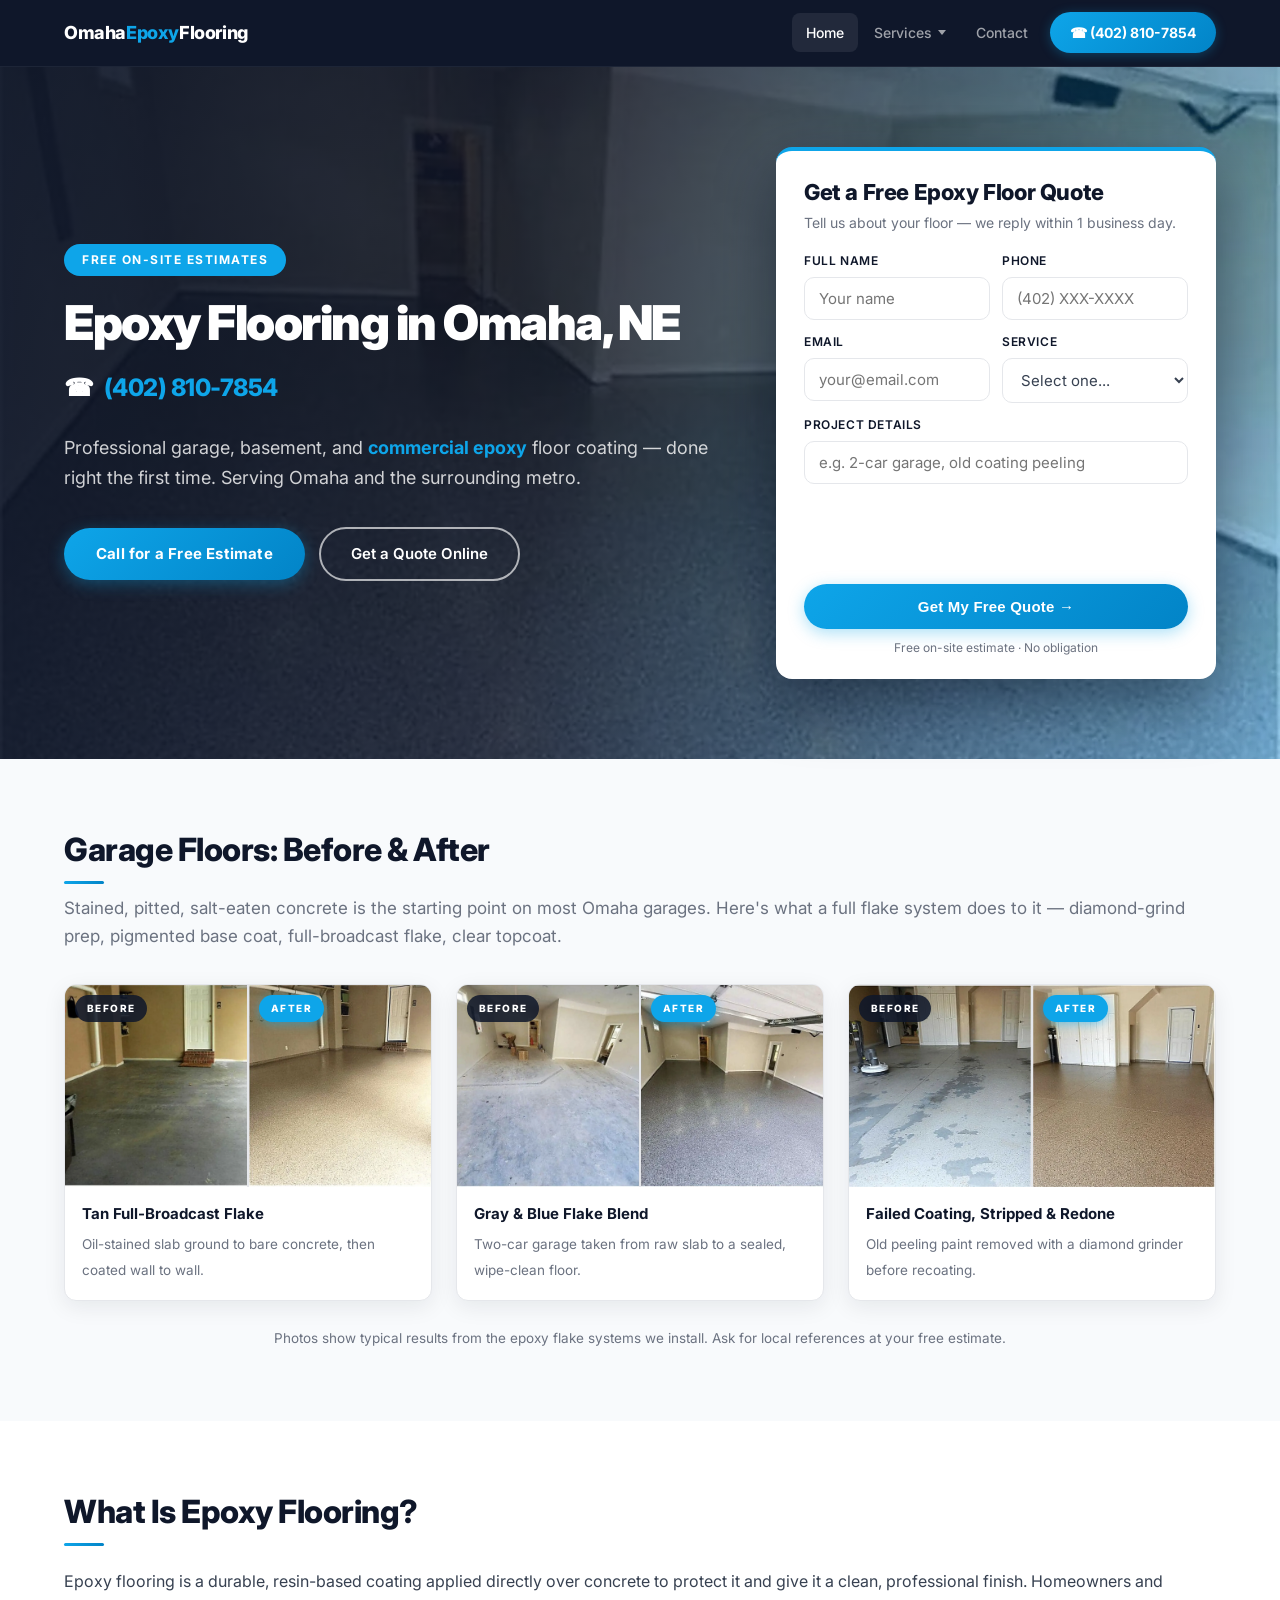
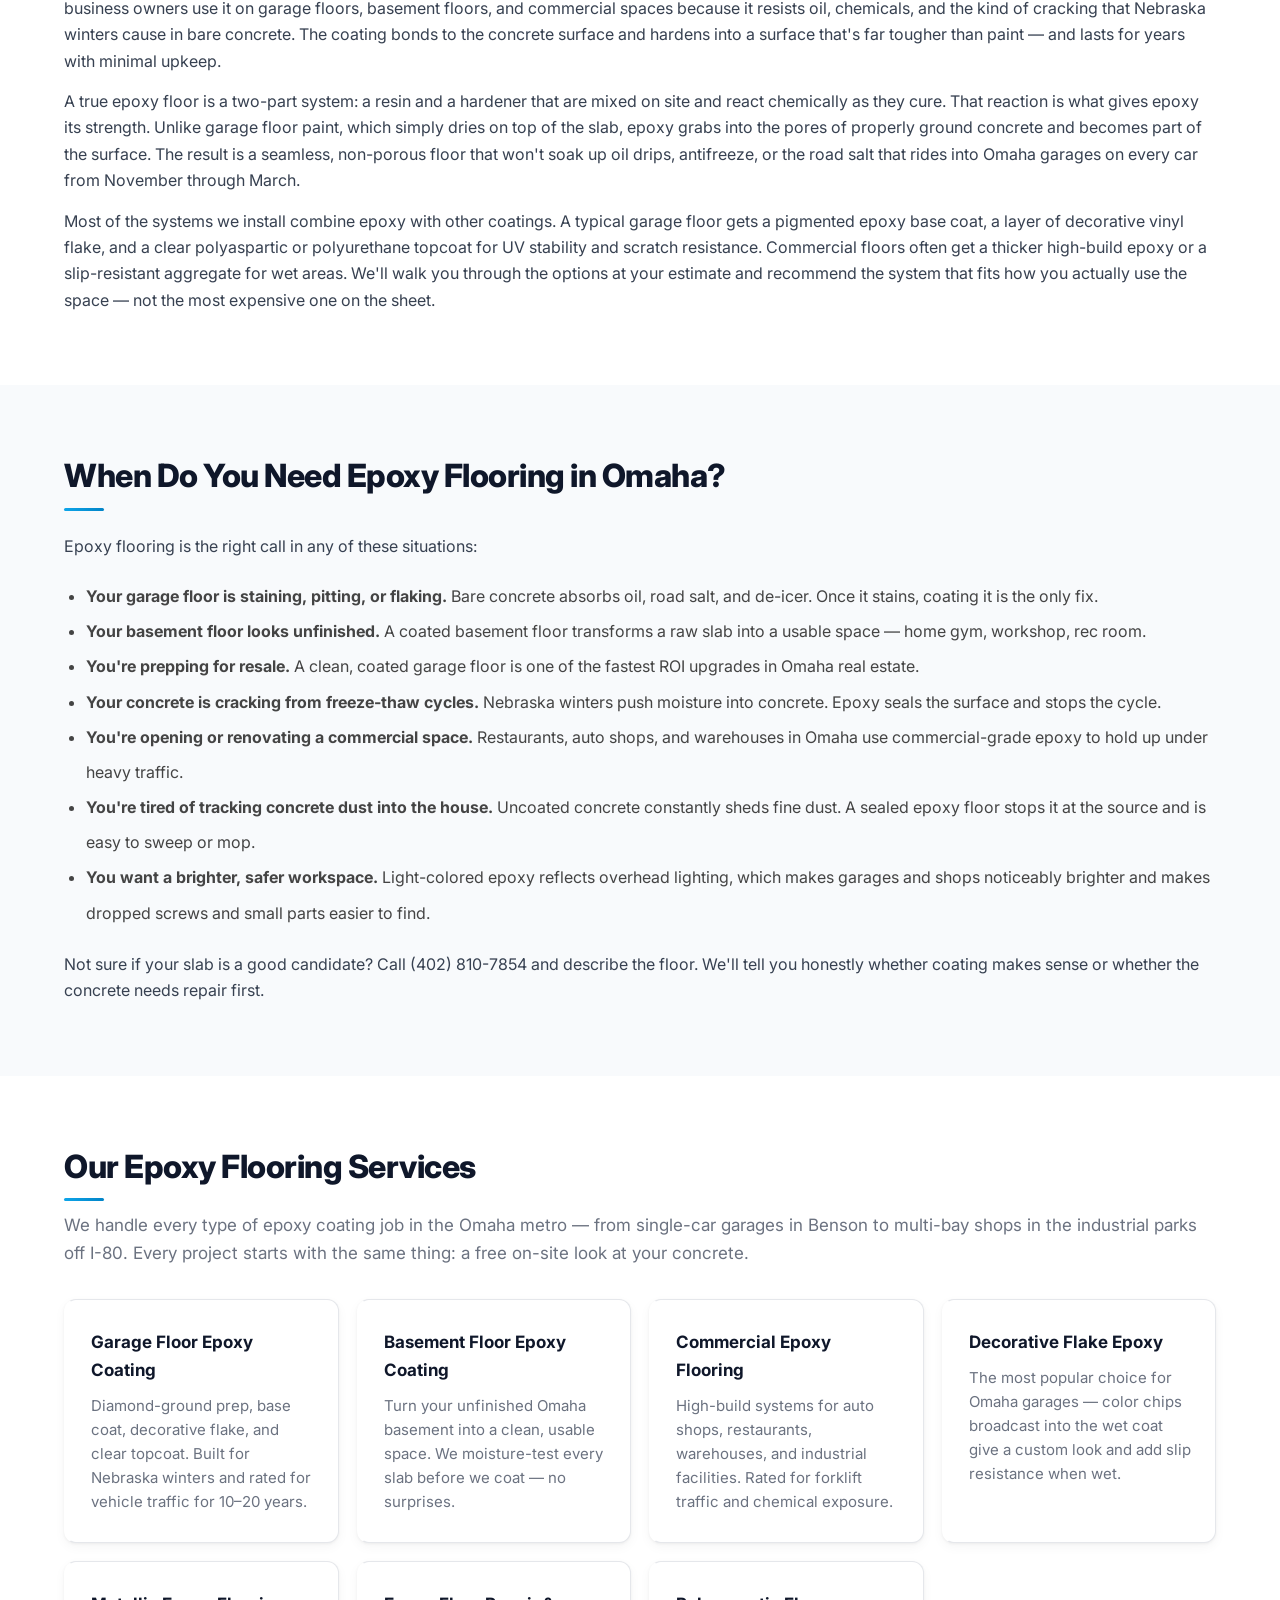
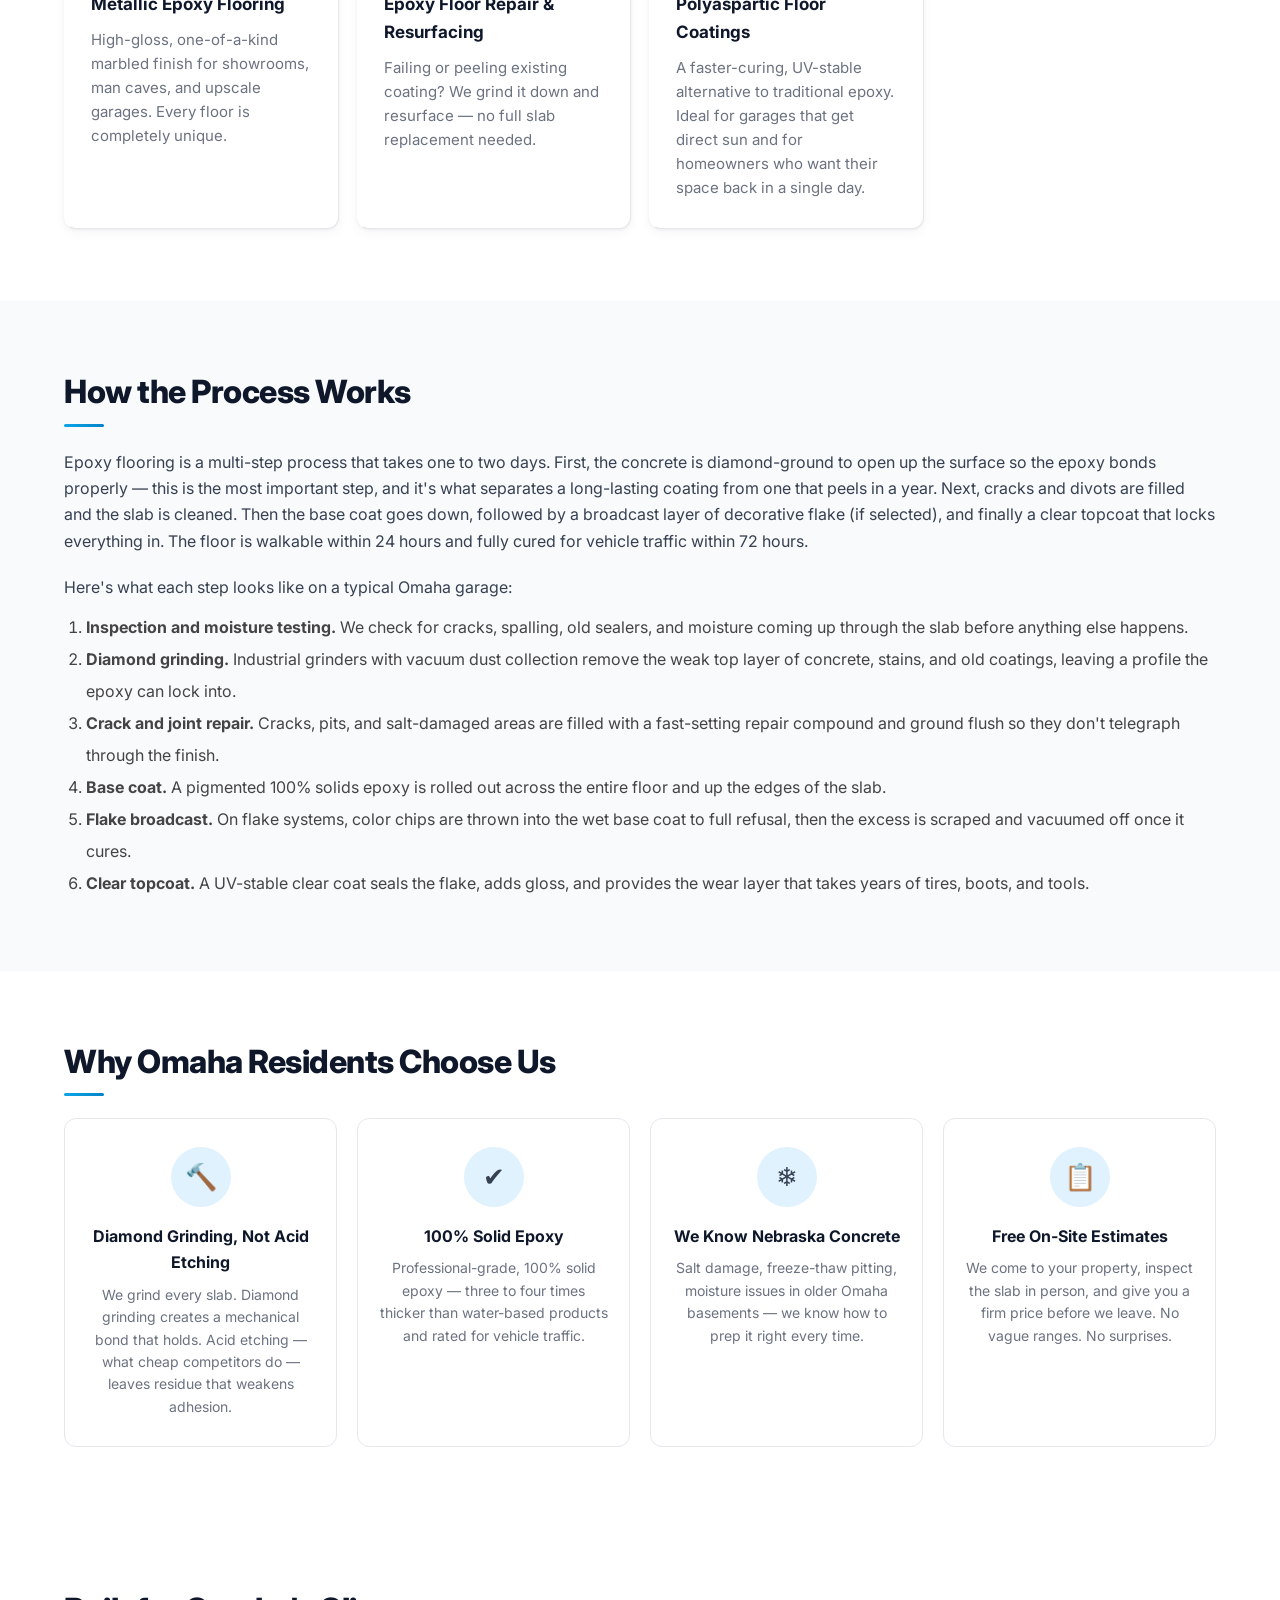
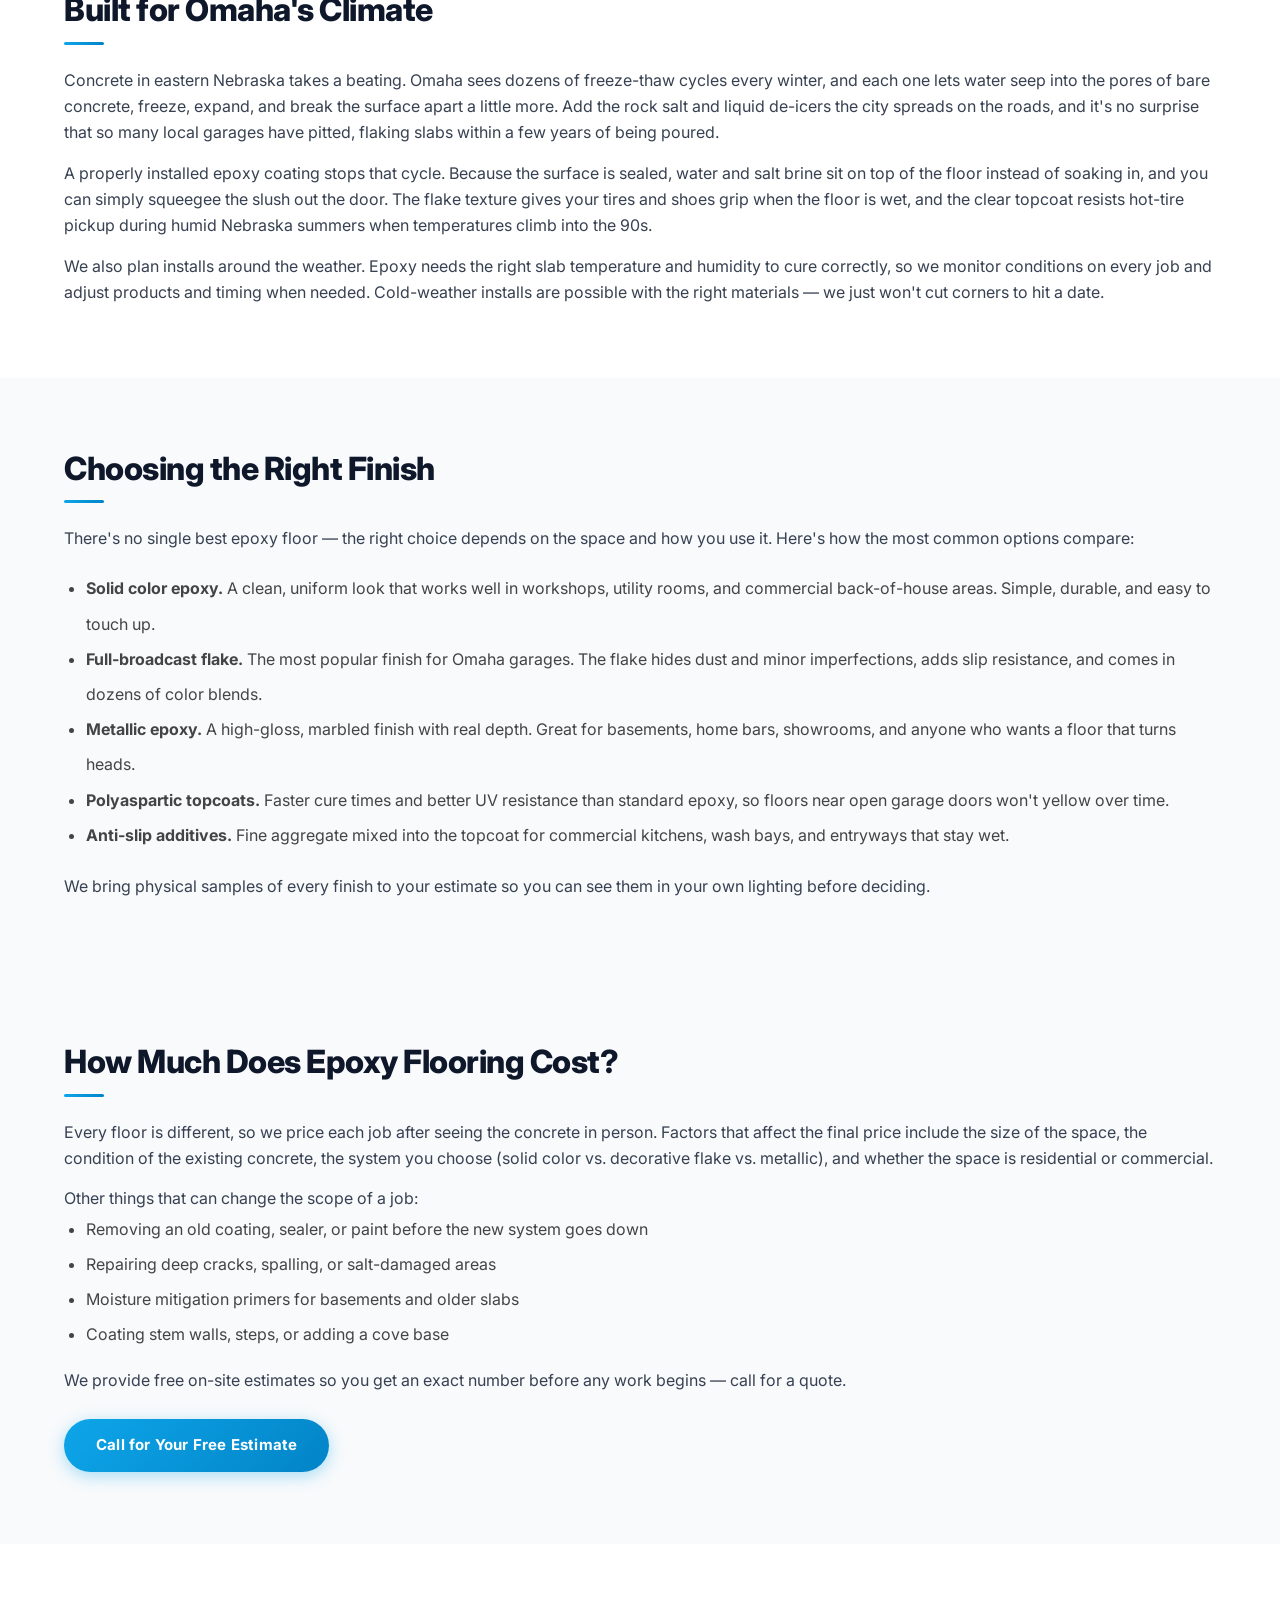
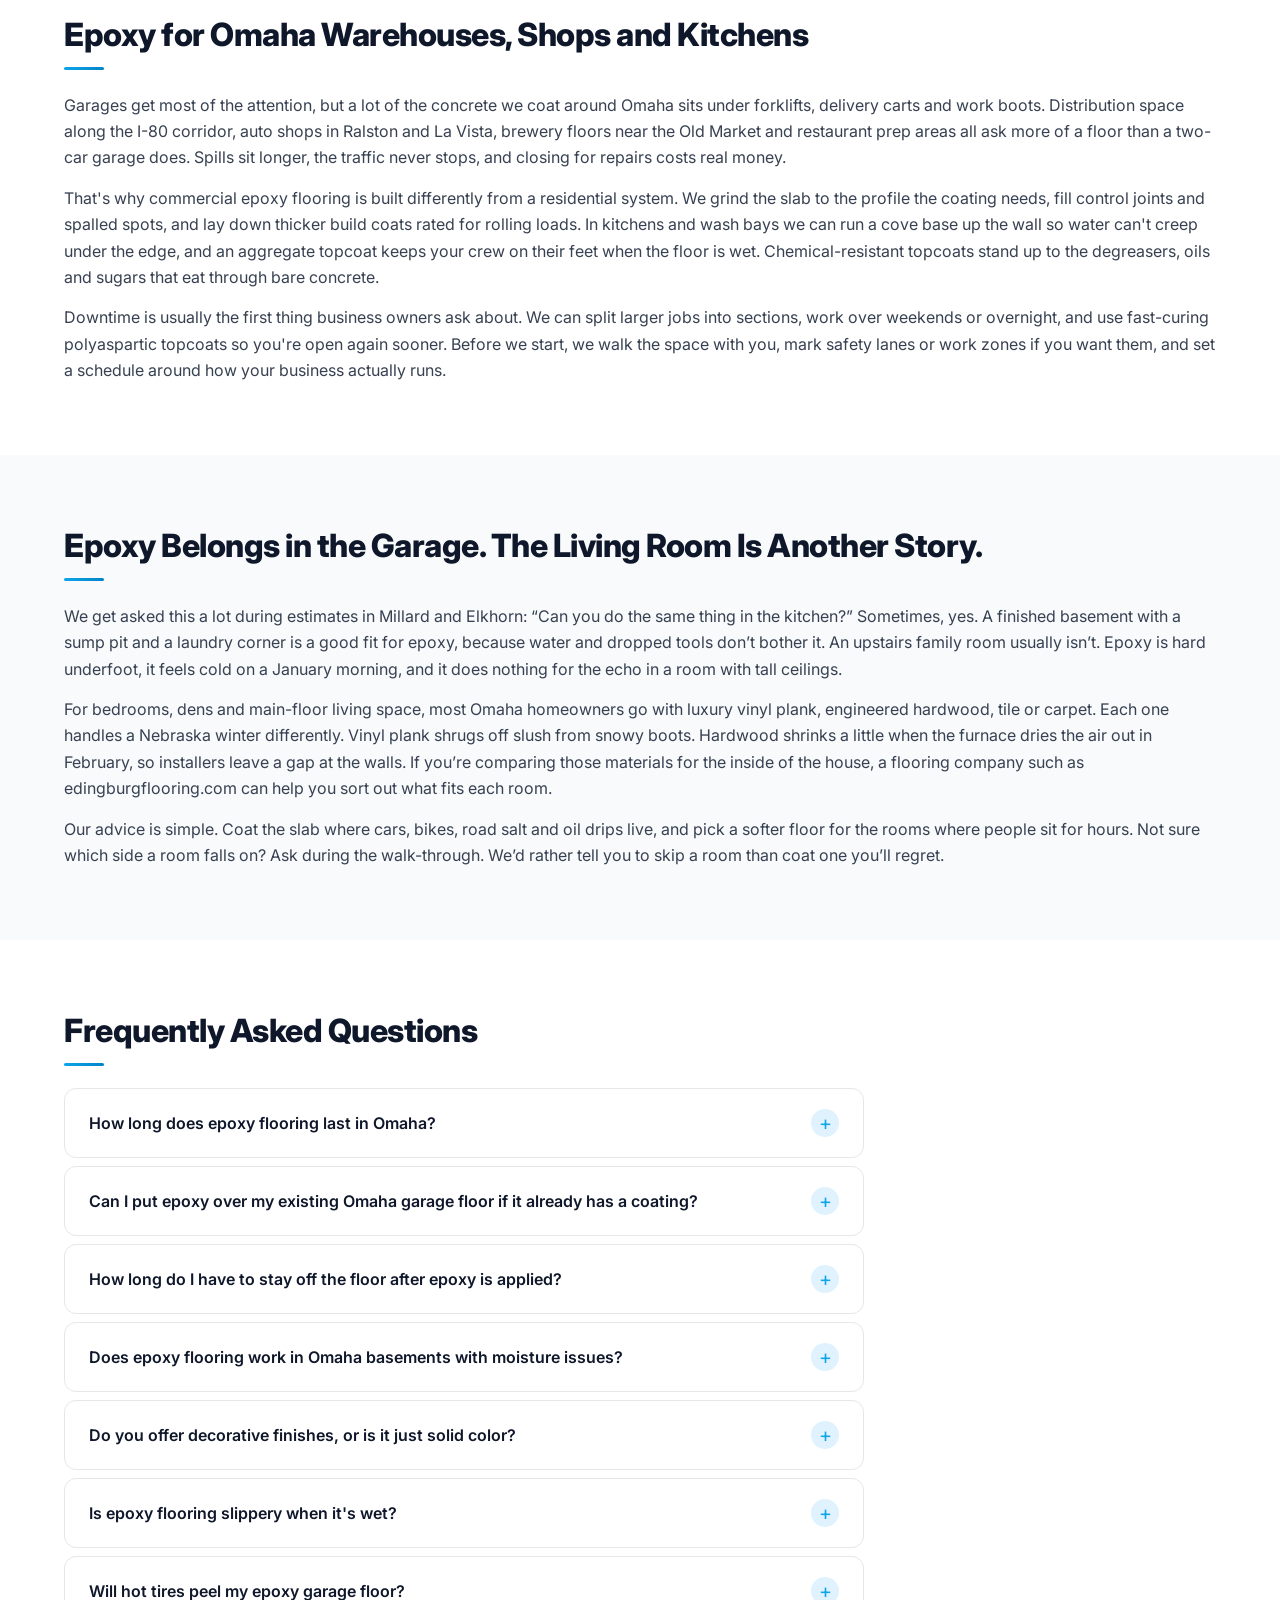
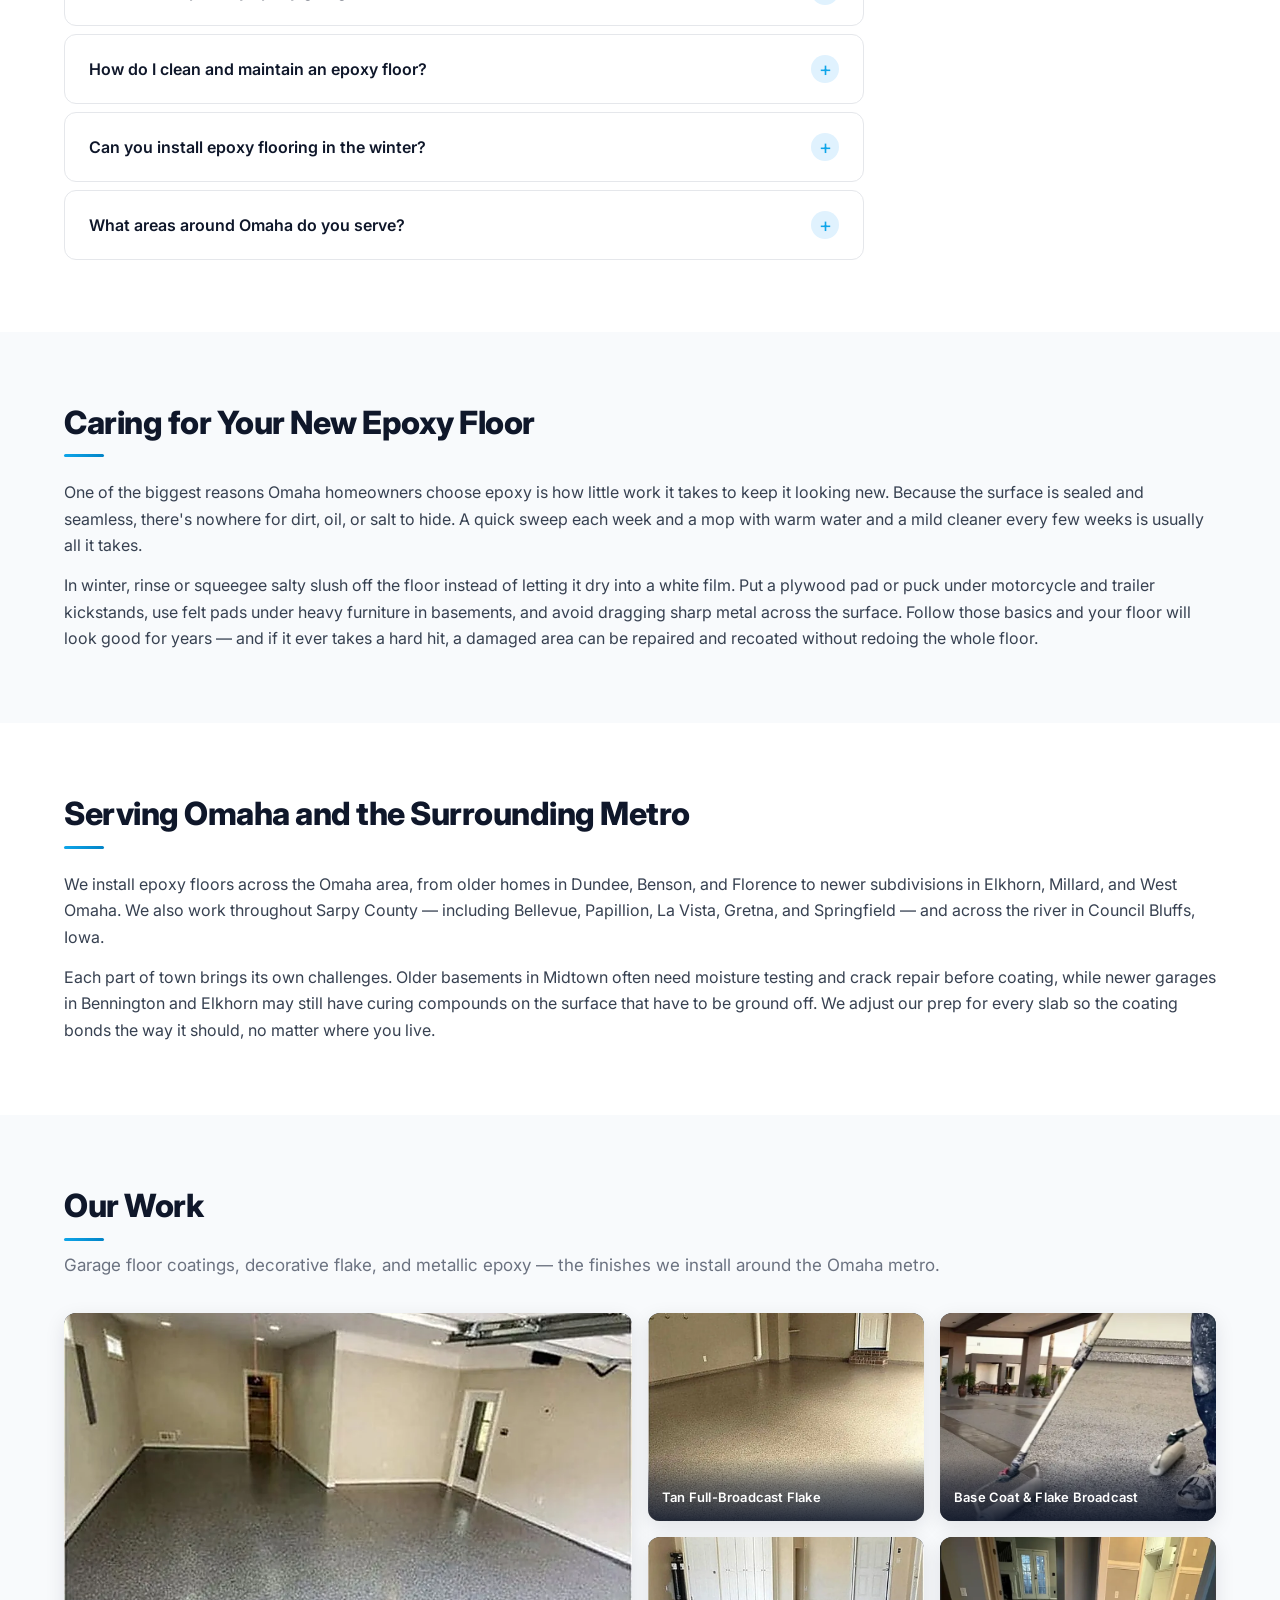
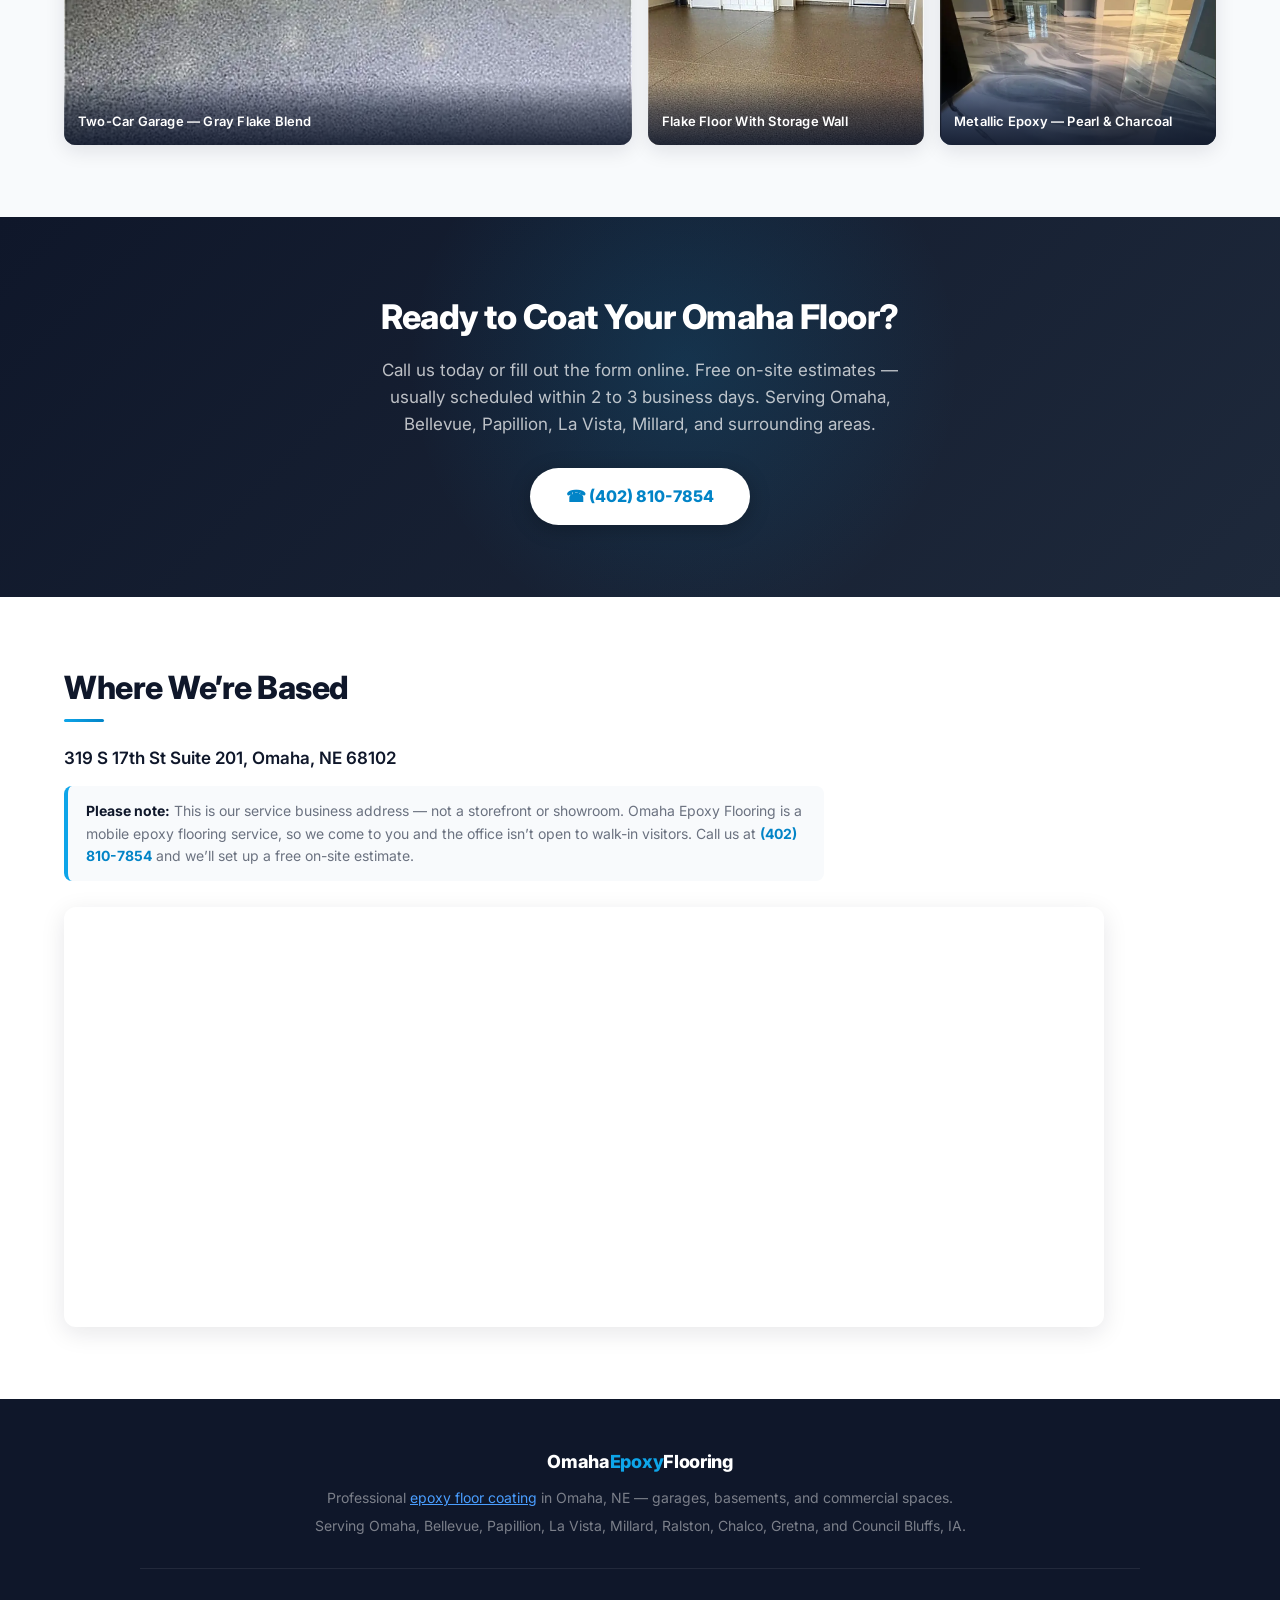
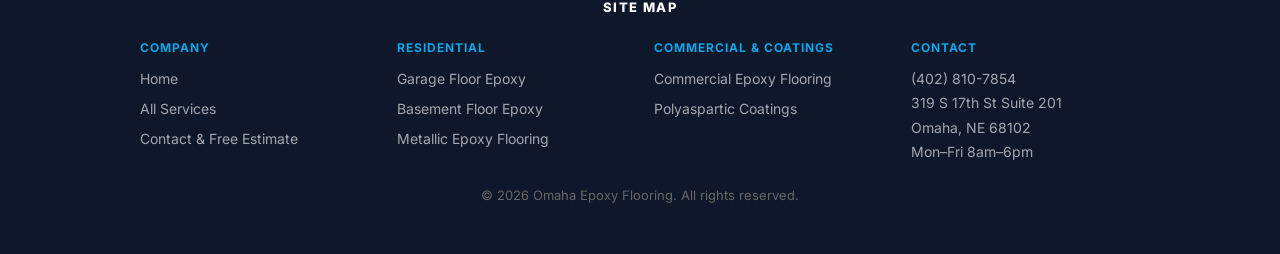
==== commit 65c3f23d: "Add backlink to edingburgflooring.com (circle #306)" ====
--- a/index.html
+++ b/index.html
@@ -309,6 +309,12 @@
 <p style="margin-top:14px;">That's why <a href="https://www.fremontepoxyflooring.com/">commercial epoxy flooring</a> is built differently from a residential system. We grind the slab to the profile the coating needs, fill control joints and spalled spots, and lay down thicker build coats rated for rolling loads. In kitchens and wash bays we can run a cove base up the wall so water can't creep under the edge, and an aggregate topcoat keeps your crew on their feet when the floor is wet. Chemical-resistant topcoats stand up to the degreasers, oils and sugars that eat through bare concrete.</p>
 <p style="margin-top:14px;">Downtime is usually the first thing business owners ask about. We can split larger jobs into sections, work over weekends or overnight, and use fast-curing polyaspartic topcoats so you're open again sooner. Before we start, we walk the space with you, mark safety lanes or work zones if you want them, and set a schedule around how your business actually runs.</p>
 </section>
+<section class="bg-light">
+<h2 class="section-title">Epoxy Belongs in the Garage. The Living Room Is Another Story.</h2>
+<p>We get asked this a lot during estimates in Millard and Elkhorn: &ldquo;Can you do the same thing in the kitchen?&rdquo; Sometimes, yes. A finished basement with a sump pit and a laundry corner is a good fit for epoxy, because water and dropped tools don&rsquo;t bother it. An upstairs family room usually isn&rsquo;t. Epoxy is hard underfoot, it feels cold on a January morning, and it does nothing for the echo in a room with tall ceilings.</p>
+<p style="margin-top:14px;">For bedrooms, dens and main-floor living space, most Omaha homeowners go with luxury vinyl plank, engineered hardwood, tile or carpet. Each one handles a Nebraska winter differently. Vinyl plank shrugs off slush from snowy boots. Hardwood shrinks a little when the furnace dries the air out in February, so installers leave a gap at the walls. If you&rsquo;re comparing those materials for the inside of the house, a flooring company such as <a href="https://edingburgflooring.com/">edingburgflooring.com</a> can help you sort out what fits each room.</p>
+<p style="margin-top:14px;">Our advice is simple. Coat the slab where cars, bikes, road salt and oil drips live, and pick a softer floor for the rooms where people sit for hours. Not sure which side a room falls on? Ask during the walk-through. We&rsquo;d rather tell you to skip a room than coat one you&rsquo;ll regret.</p>
+</section>
 <section>
 <h2 class="section-title">Frequently Asked Questions</h2>
 <div class="faq-list">
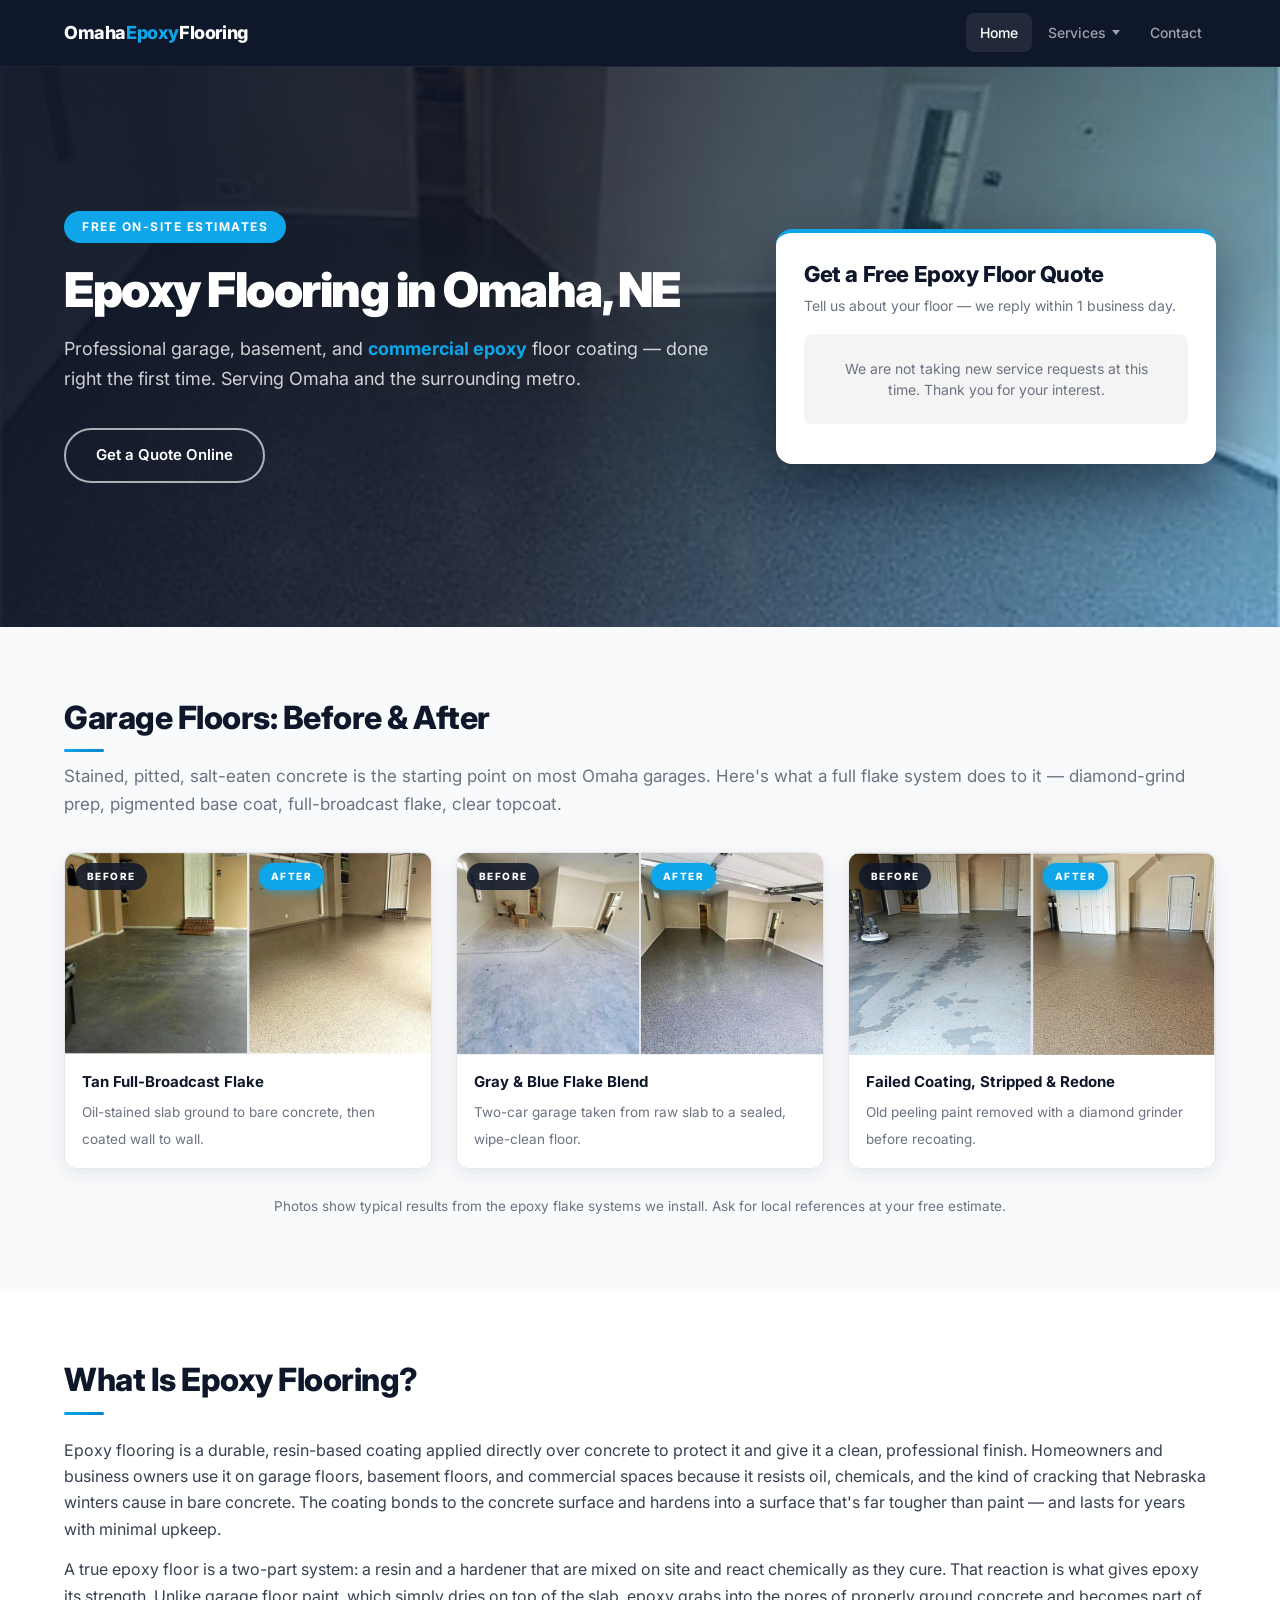
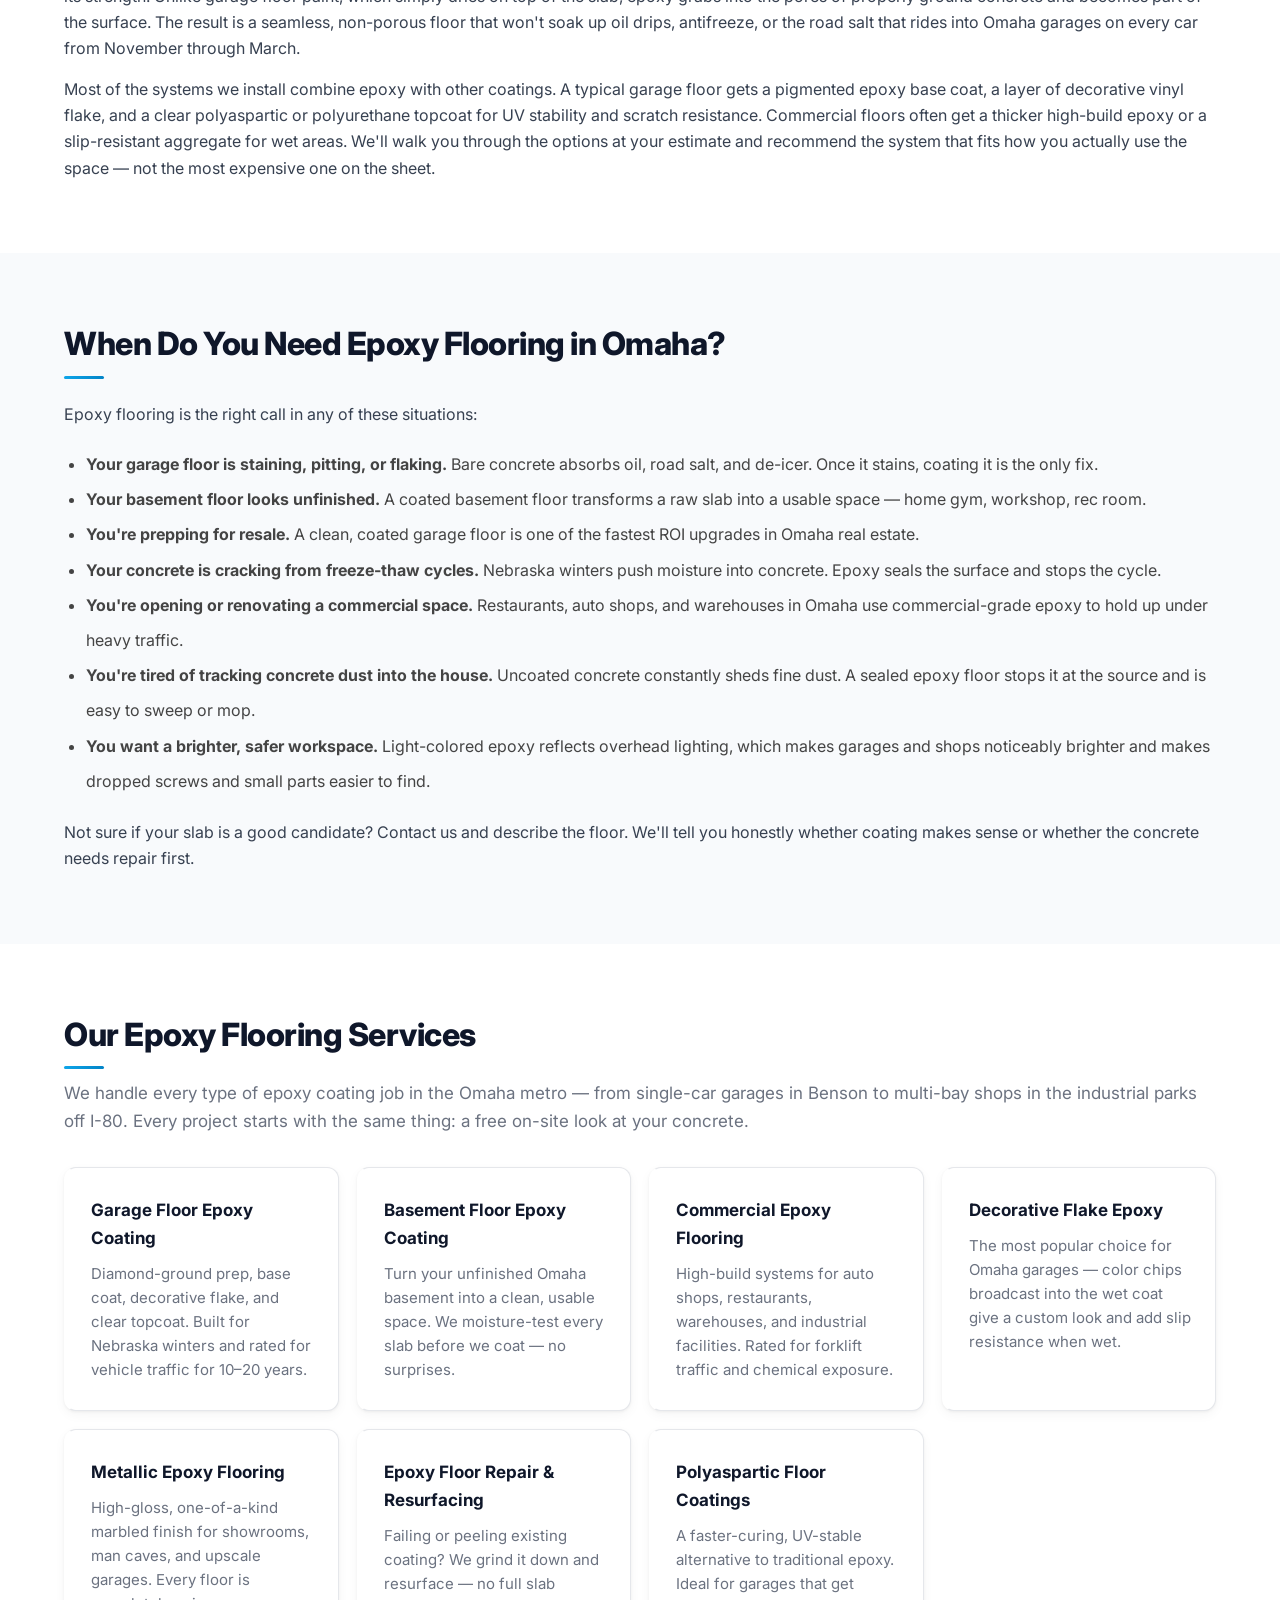
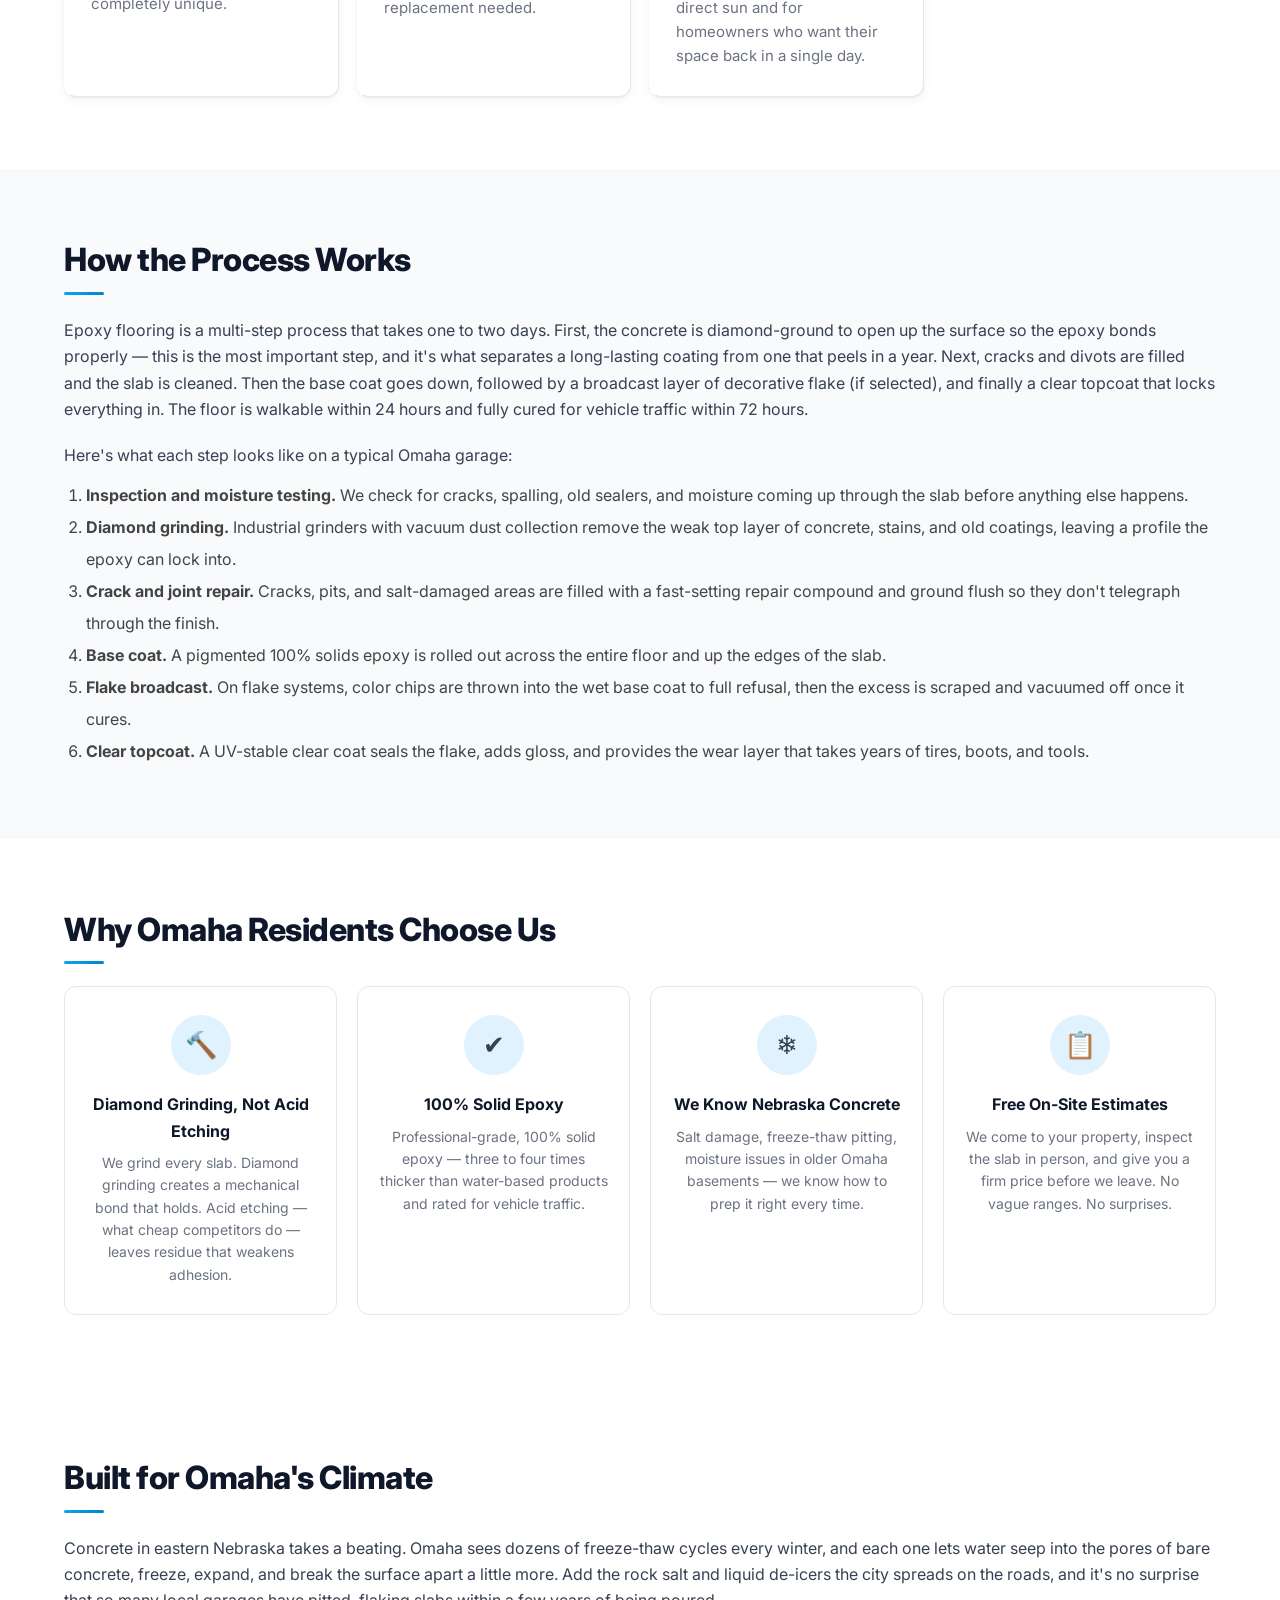
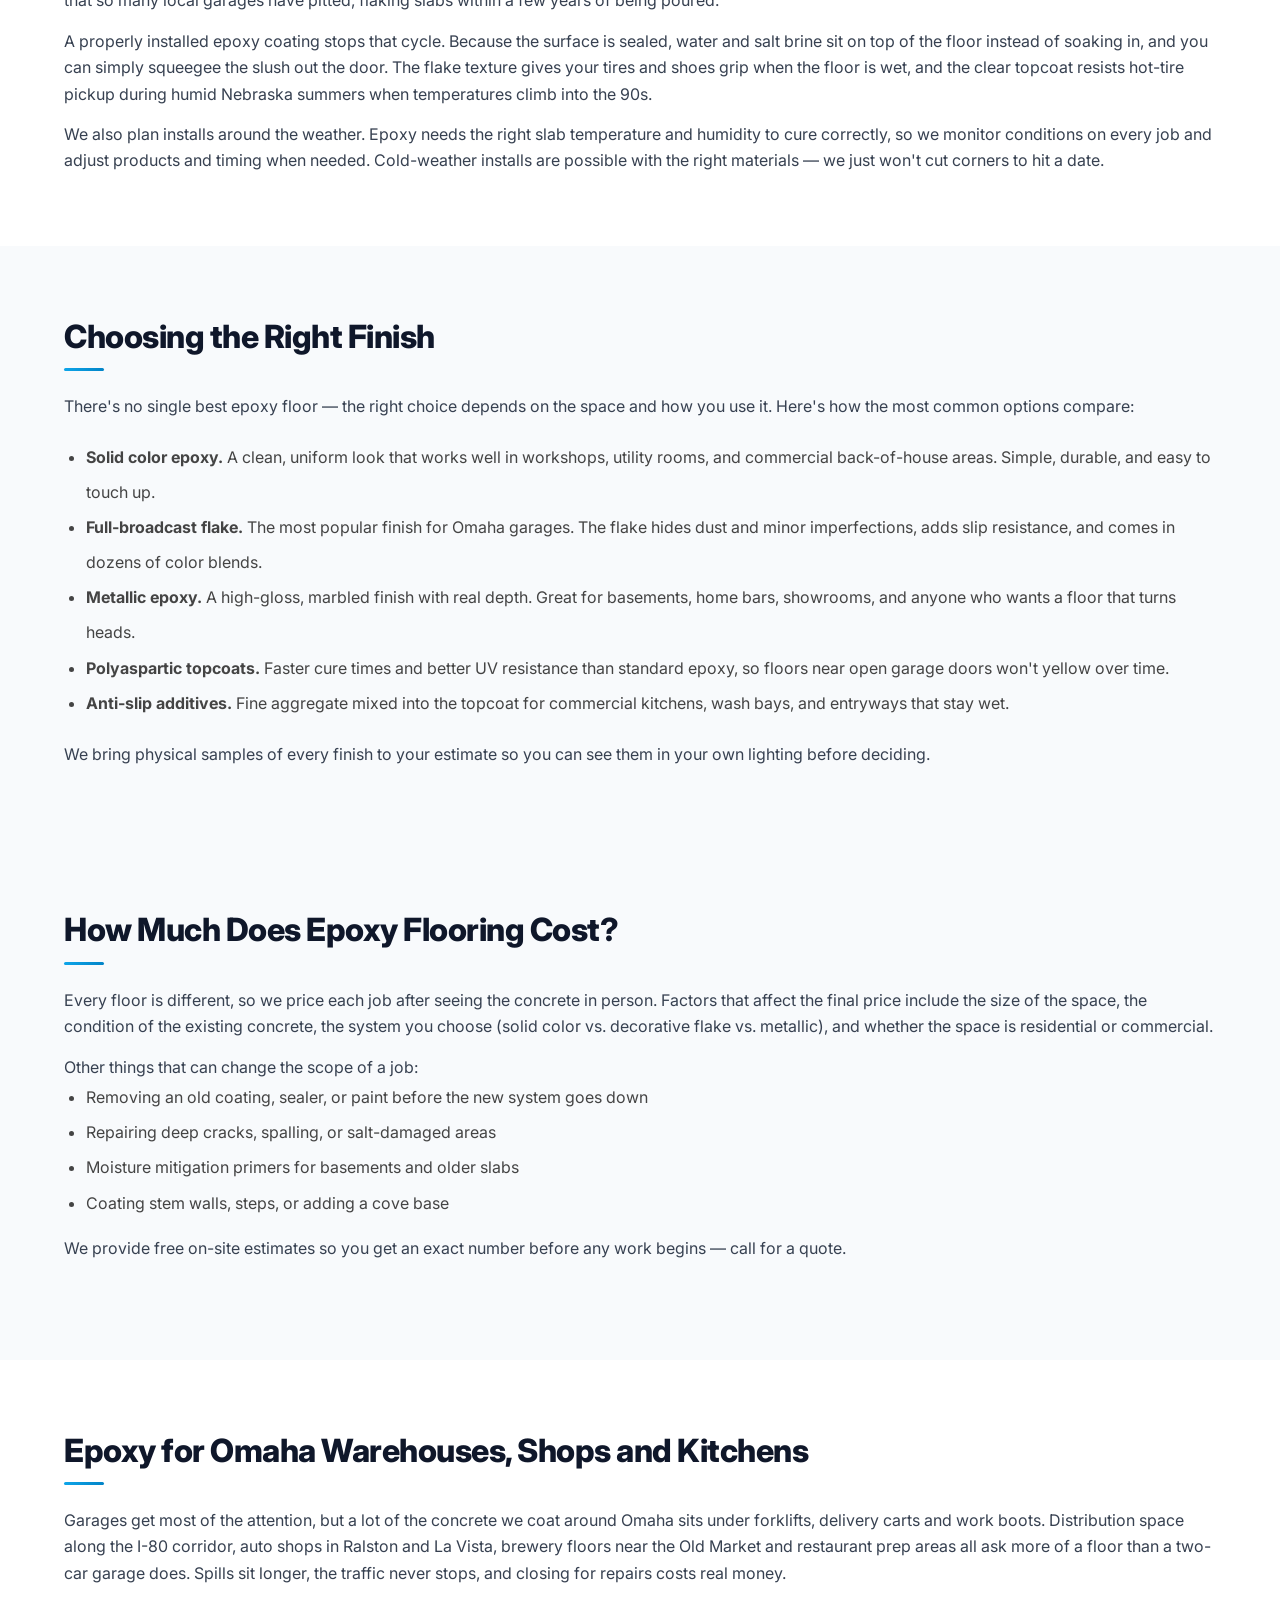
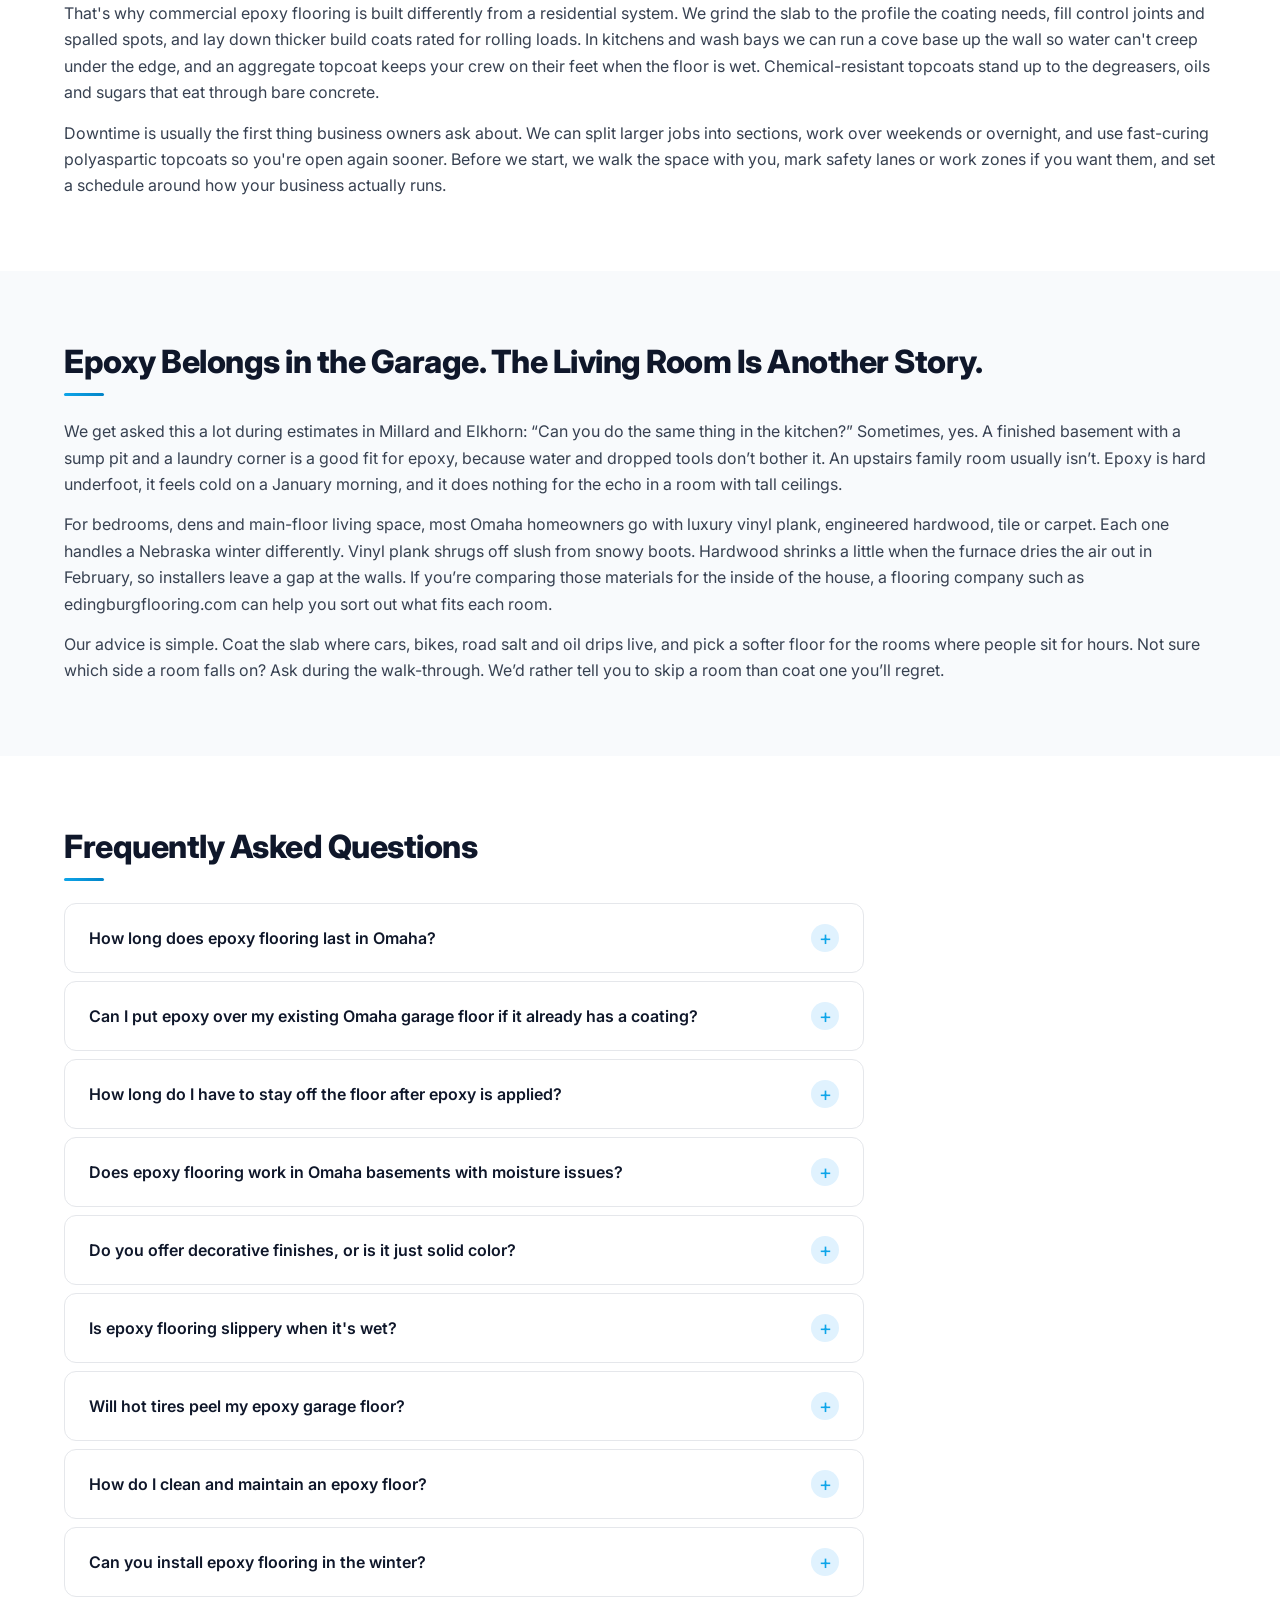
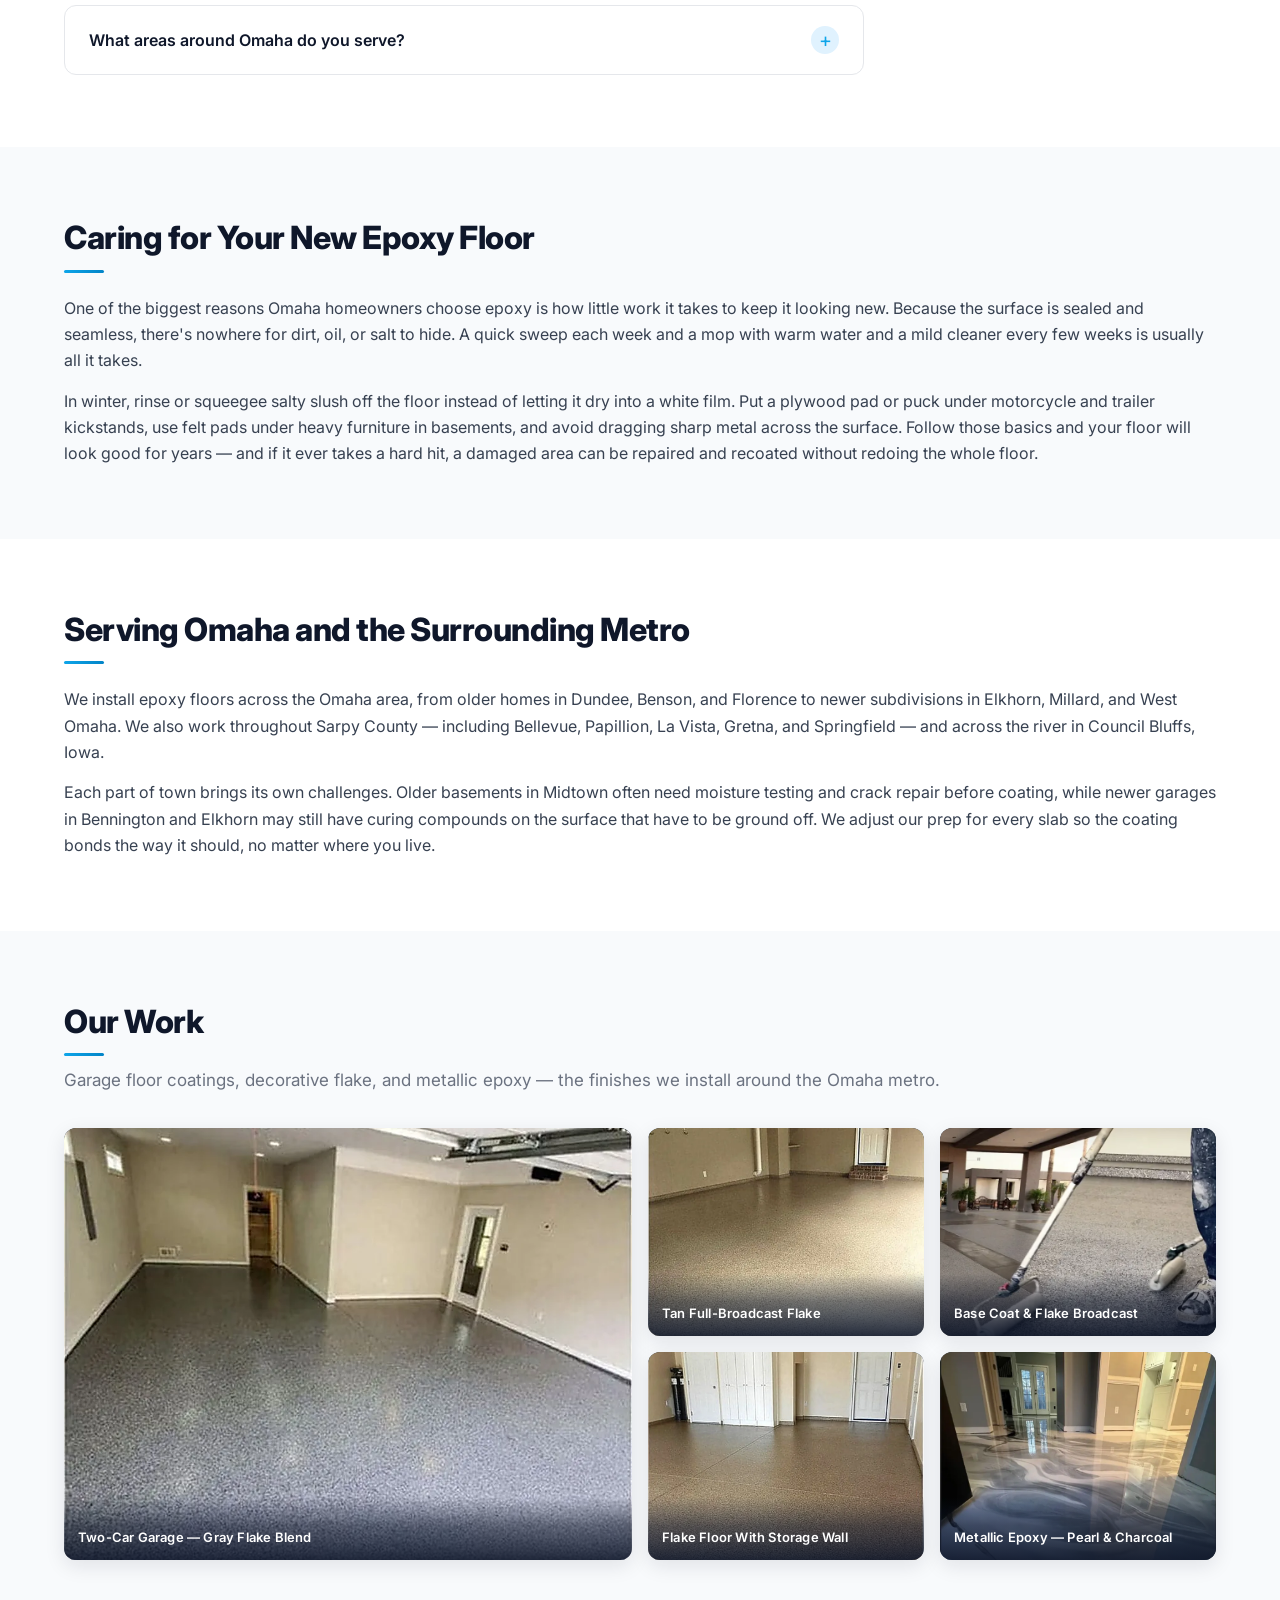
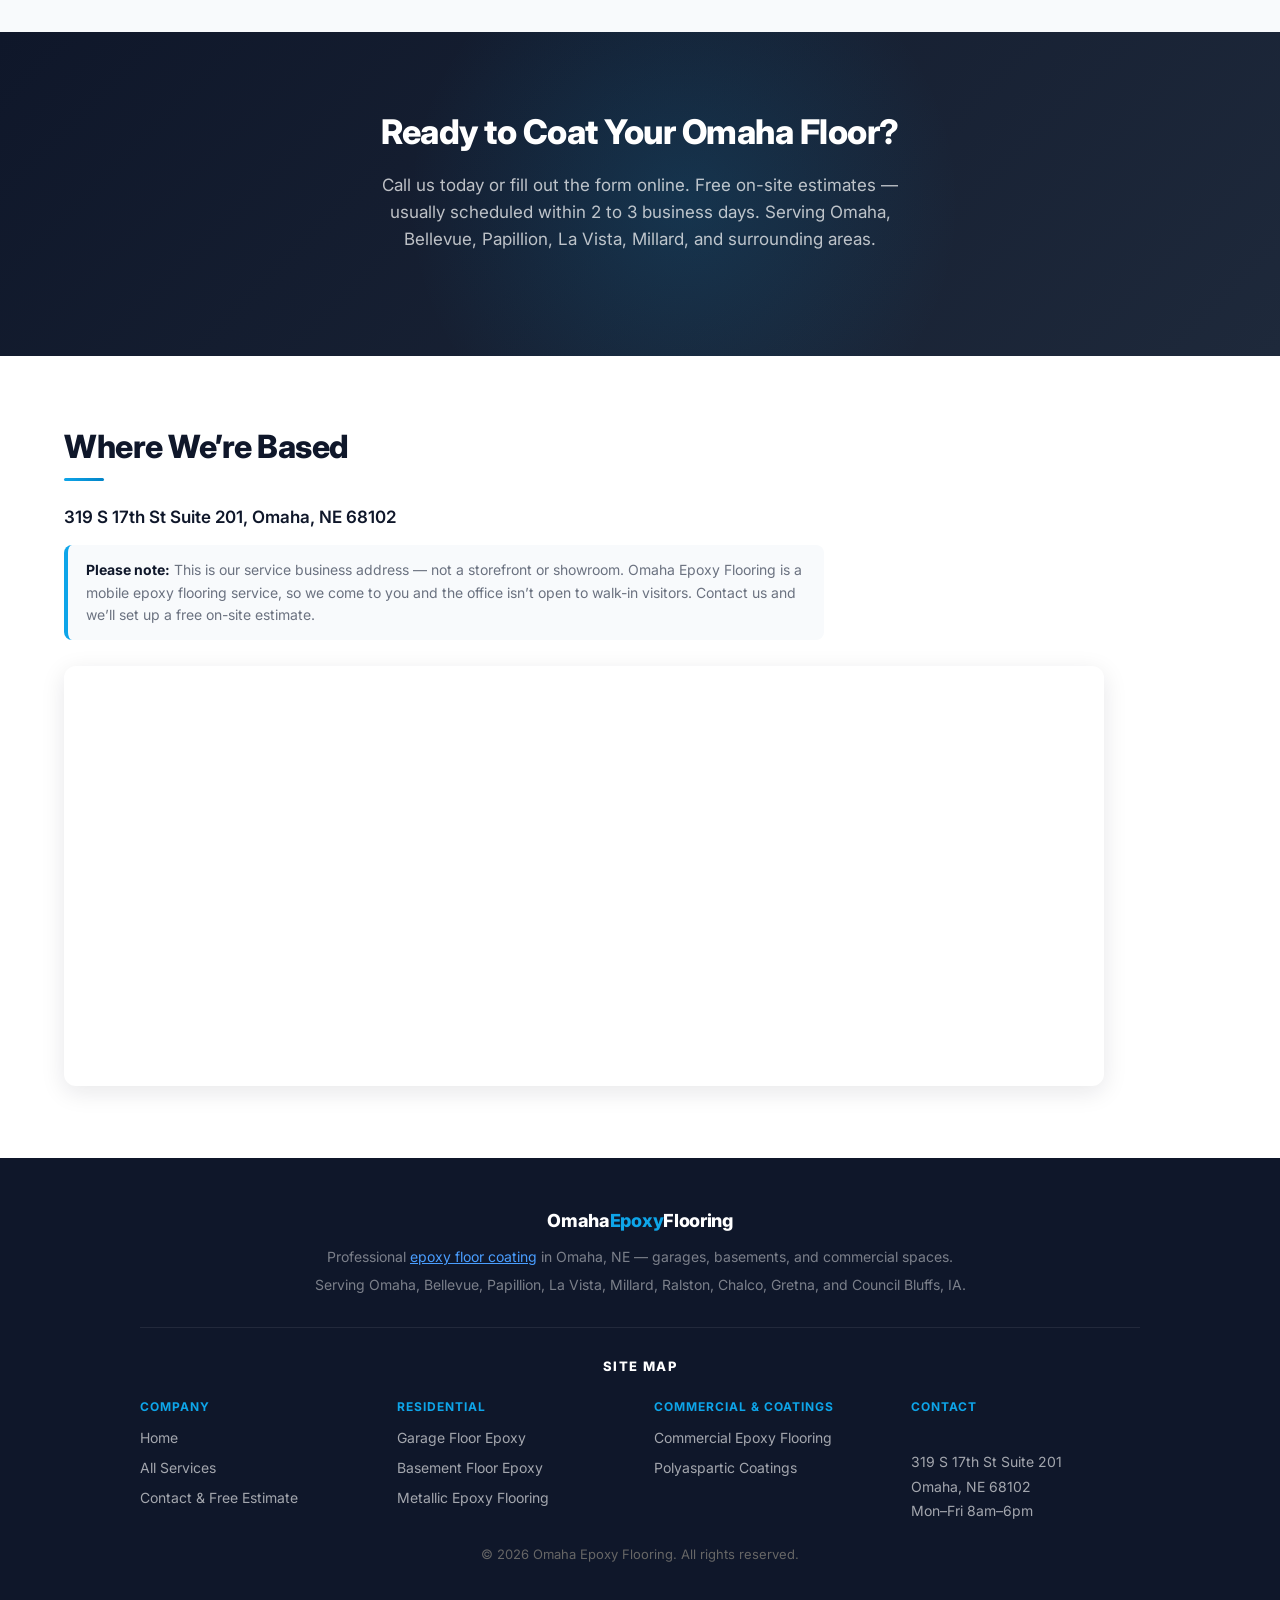
==== commit 396fd81b: "Remove forms and phone numbers (site decommissioned)" ====
--- a/index.html
+++ b/index.html
@@ -18,7 +18,6 @@
     "@context": "https://schema.org",
     "@type": "LocalBusiness",
     "name": "Omaha Epoxy Flooring",
-    "telephone": "(402) 810-7854",
     "address": {
       "@type": "PostalAddress",
       "streetAddress": "319 S 17th St Suite 201",
@@ -90,7 +89,7 @@
 </div>
 </div>
 <a href="contact.html">Contact</a>
-<a class="nav-phone" href="tel:4028107854">☎ (402) 810-7854</a>
+
 </div>
 </nav>
 <section class="hero">
@@ -98,55 +97,17 @@
 <div class="hero-content">
 <span class="free-quote-badge">Free On-Site Estimates</span>
 <h1>Epoxy Flooring in Omaha, NE</h1>
-<a class="hero-phone" href="tel:4028107854">☎ <span>(402) 810-7854</span></a>
+
 <p>Professional garage, basement, and <a href="commercial-epoxy-flooring-omaha.html" style="color:var(--primary); font-weight:700;">commercial epoxy</a> floor coating — done right the first time. Serving Omaha and the surrounding metro.</p>
 <div class="hero-ctas">
-<a class="btn-primary" href="tel:4028107854">Call for a Free Estimate</a>
+
 <a class="btn-outline" href="contact.html">Get a Quote Online</a>
 </div>
 </div>
 <div class="hero-form" id="quote">
 <h2 class="hero-form-title">Get a Free Epoxy Floor Quote</h2>
 <p class="hero-form-sub">Tell us about your floor &mdash; we reply within 1 business day.</p>
-<form action="https://formspree.io/f/xlgaowgk" method="POST">
-<input name="_subject" type="hidden" value="New Lead &mdash; Homepage Quote Form &mdash; Epoxy Flooring in Omaha"/>
-<div class="form-row">
-<div class="form-group">
-<label for="hq-name">Full Name</label>
-<input autocomplete="name" id="hq-name" name="name" placeholder="Your name" required="" type="text"/>
-</div>
-<div class="form-group">
-<label for="hq-phone">Phone</label>
-<input autocomplete="tel" id="hq-phone" name="phone" placeholder="(402) XXX-XXXX" required="" type="tel"/>
-</div>
-</div>
-<div class="form-row">
-<div class="form-group">
-<label for="hq-email">Email</label>
-<input autocomplete="email" id="hq-email" name="email" placeholder="your@email.com" type="email"/>
-</div>
-<div class="form-group">
-<label for="hq-service">Service</label>
-<select id="hq-service" name="service">
-<option value="">Select one...</option>
-<option value="garage-floor-epoxy">Garage Floor Epoxy</option>
-<option value="basement-floor-epoxy">Basement Floor Epoxy</option>
-<option value="commercial-epoxy">Commercial Epoxy Flooring</option>
-<option value="metallic-epoxy">Metallic Epoxy</option>
-<option value="polyaspartic">Polyaspartic Coating</option>
-<option value="not-sure">Not sure &mdash; need advice</option>
-</select>
-</div>
-</div>
-<div class="form-group">
-<label for="hq-details">Project Details</label>
-<input id="hq-details" name="details" placeholder="e.g. 2-car garage, old coating peeling" type="text"/>
-</div>
-<div class="h-captcha" data-sitekey="a63a3644-0fc8-4288-8ac4-30ec6cce0a66"></div>
-<input autocomplete="off" name="_gotcha" style="display:none" tabindex="-1" type="text"/>
-<button class="btn-primary" type="submit">Get My Free Quote &rarr;</button>
-<p class="hero-form-note">Free on-site estimate &middot; No obligation</p>
-</form>
+<p class="form-closed" style="padding:1.5rem;background:#f4f4f4;border-radius:8px;text-align:center;">We are not taking new service requests at this time. Thank you for your interest.</p>
 </div>
 </div>
 </section>
@@ -197,7 +158,7 @@
 <li><strong>You're tired of tracking concrete dust into the house.</strong> Uncoated concrete constantly sheds fine dust. A sealed epoxy floor stops it at the source and is easy to sweep or mop.</li>
 <li><strong>You want a brighter, safer workspace.</strong> Light-colored epoxy reflects overhead lighting, which makes garages and shops noticeably brighter and makes dropped screws and small parts easier to find.</li>
 </ul>
-<p style="margin-top:20px;">Not sure if your slab is a good candidate? Call <a href="tel:4028107854">(402) 810-7854</a> and describe the floor. We'll tell you honestly whether coating makes sense or whether the concrete needs repair first.</p>
+<p style="margin-top:20px;">Not sure if your slab is a good candidate? Contact us and describe the floor. We'll tell you honestly whether coating makes sense or whether the concrete needs repair first.</p>
 </section>
 <section>
 <h2 class="section-title">Our Epoxy Flooring Services</h2>
@@ -301,7 +262,7 @@
 </ul>
 <p style="margin-top:14px;">We provide free on-site estimates so you get an exact number before any work begins — call for a quote.</p>
 <br/>
-<a class="btn-primary" href="tel:4028107854">Call for Your Free Estimate</a>
+
 </section>
 <section>
 <h2 class="section-title">Epoxy for Omaha Warehouses, Shops and Kitchens</h2>
@@ -400,13 +361,13 @@
 <section class="cta-banner">
 <h2>Ready to Coat Your Omaha Floor?</h2>
 <p>Call us today or fill out the form online. Free on-site estimates — usually scheduled within 2 to 3 business days. Serving Omaha, Bellevue, Papillion, La Vista, Millard, and surrounding areas.</p>
-<a class="btn-white" href="tel:4028107854">☎ (402) 810-7854</a>
+
 </section>
 <!-- MAP / LOCATION -->
 <section class="location-section">
 <h2 class="section-title">Where We&rsquo;re Based</h2>
 <p class="location-address">319 S 17th St Suite 201, Omaha, NE 68102</p>
-<p class="location-note"><strong>Please note:</strong> This is our service business address &mdash; not a storefront or showroom. Omaha Epoxy Flooring is a mobile epoxy flooring service, so we come to you and the office isn&rsquo;t open to walk-in visitors. Call us at <a href="tel:4028107854">(402) 810-7854</a> and we&rsquo;ll set up a free on-site estimate.</p>
+<p class="location-note"><strong>Please note:</strong> This is our service business address &mdash; not a storefront or showroom. Omaha Epoxy Flooring is a mobile epoxy flooring service, so we come to you and the office isn&rsquo;t open to walk-in visitors. Contact us and we&rsquo;ll set up a free on-site estimate.</p>
 <div class="map-embed">
 <iframe allowfullscreen="" height="420" loading="lazy" referrerpolicy="no-referrer-when-downgrade" src="https://www.google.com/maps?q=319%20S%2017th%20St%20Suite%20201%2C%20Omaha%2C%20NE%2068102&amp;output=embed" style="border:0; display:block;" title="Map to Omaha Epoxy Flooring service address, 319 S 17th St Suite 201, Omaha, NE 68102" width="100%"></iframe>
 </div>
@@ -444,7 +405,7 @@
 <div class="footer-sitemap-col">
 <p class="footer-col-title">Contact</p>
 <address>
-<a href="tel:4028107854">(402) 810-7854</a><br/>
+<br/>
 319 S 17th St Suite 201<br/>
 Omaha, NE 68102<br/>
 Mon&ndash;Fri 8am&ndash;6pm
